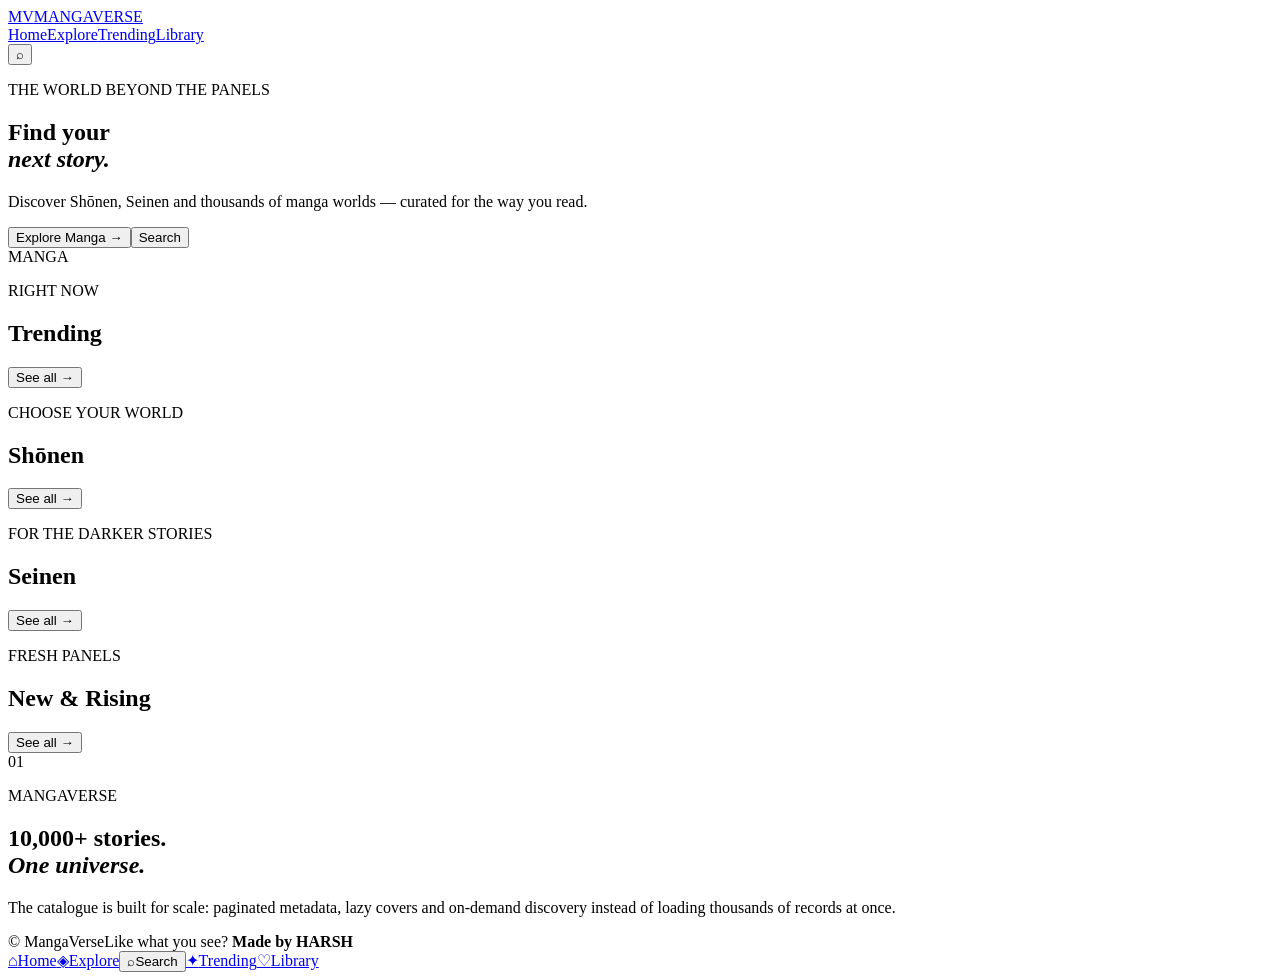
==== index.html @ aacb8aa5 "Add MangaVerse mobile-first shell" ====
<!doctype html>
<html lang="en">
<head>
  <meta charset="UTF-8" />
  <meta name="viewport" content="width=device-width, initial-scale=1, viewport-fit=cover" />
  <meta name="theme-color" content="#09090d" />
  <meta name="description" content="MangaVerse — discover Shōnen, Seinen and thousands of manga metadata entries." />
  <title>MangaVerse — Beyond the Panel</title>
  <link rel="preconnect" href="https://fonts.googleapis.com" />
  <link rel="preconnect" href="https://fonts.gstatic.com" crossorigin />
  <link href="https://fonts.googleapis.com/css2?family=Inter:wght@400;500;600;700;800;900&family=Rajdhani:wght@500;600;700&display=swap" rel="stylesheet" />
  <link rel="stylesheet" href="styles.css" />
</head>
<body>
  <div class="grain" aria-hidden="true"></div>
  <header class="topbar">
    <a class="brand" href="#home" aria-label="MangaVerse home"><span class="brand-mark">MV</span><span>MANGA<span>VERSE</span></span></a>
    <nav class="desktop-nav" aria-label="Primary"><a href="#home">Home</a><a href="#explore">Explore</a><a href="#trending">Trending</a><a href="#library">Library</a></nav>
    <button class="icon-btn" id="openSearch" aria-label="Search">⌕</button>
  </header>

  <main id="home">
    <section class="hero" aria-labelledby="heroTitle">
      <div class="hero-copy"><p class="eyebrow">THE WORLD BEYOND THE PANELS</p><h1 id="heroTitle">Find your<br><em>next story.</em></h1><p class="hero-text">Discover Shōnen, Seinen and thousands of manga worlds — curated for the way you read.</p><div class="hero-actions"><button class="primary-btn" id="exploreBtn">Explore Manga <span>→</span></button><button class="ghost-btn" id="heroSearch">Search</button></div></div>
      <div class="hero-art" aria-hidden="true"><div class="panel p1"></div><div class="panel p2"></div><div class="panel p3"></div><div class="speed-lines"></div><span class="hero-word">MANGA</span></div>
    </section>

    <section class="section" id="trending"><div class="section-head"><div><p class="eyebrow">RIGHT NOW</p><h2>Trending</h2></div><button class="see-all" data-query="TRENDING">See all →</button></div><div class="rail" id="trendingRail"><div class="skeleton-row"></div></div></section>
    <section class="section" id="explore"><div class="section-head"><div><p class="eyebrow">CHOOSE YOUR WORLD</p><h2>Shōnen</h2></div><button class="see-all" data-query="SHONEN">See all →</button></div><div class="rail" id="shonenRail"><div class="skeleton-row"></div></div></section>
    <section class="section"><div class="section-head"><div><p class="eyebrow">FOR THE DARKER STORIES</p><h2>Seinen</h2></div><button class="see-all" data-query="SEINEN">See all →</button></div><div class="rail" id="seinenRail"><div class="skeleton-row"></div></div></section>
    <section class="section"><div class="section-head"><div><p class="eyebrow">FRESH PANELS</p><h2>New & Rising</h2></div><button class="see-all" data-query="NEW">See all →</button></div><div class="rail" id="newRail"><div class="skeleton-row"></div></div></section>
    <section class="section manifesto"><div class="manifesto-card"><span class="panel-number">01</span><p class="eyebrow">MANGAVERSE</p><h2>10,000+ stories.<br><em>One universe.</em></h2><p>The catalogue is built for scale: paginated metadata, lazy covers and on-demand discovery instead of loading thousands of records at once.</p></div></section>
  </main>

  <footer><span>© MangaVerse</span><span>Like what you see? <strong>Made by HARSH</strong></span></footer>

  <nav class="bottom-nav" aria-label="Mobile navigation"><a class="active" href="#home">⌂<span>Home</span></a><a href="#explore">◈<span>Explore</span></a><button id="bottomSearch">⌕<span>Search</span></button><a href="#trending">✦<span>Trending</span></a><a href="#library">♡<span>Library</span></a></nav>

  <dialog id="searchDialog"><div class="dialog-inner"><button class="close-btn" id="closeSearch">×</button><p class="eyebrow">SEARCH THE VERSE</p><h2>What are you<br><em>looking for?</em></h2><form id="searchForm"><input id="searchInput" autocomplete="off" placeholder="Title, author, manga..." /><button class="primary-btn">Search →</button></form><div class="filter-row"><button class="filter active" data-genre="">All</button><button class="filter" data-genre="Action">Action</button><button class="filter" data-genre="Fantasy">Fantasy</button><button class="filter" data-genre="Psychological">Psychological</button><button class="filter" data-genre="Romance">Romance</button></div><div id="searchResults" class="search-results"></div></div></dialog>

  <dialog id="detailDialog"><div class="detail-inner"><button class="close-btn" id="closeDetail">×</button><div id="detailContent"></div></div></dialog>
  <script src="app.js"></script>
</body>
</html>
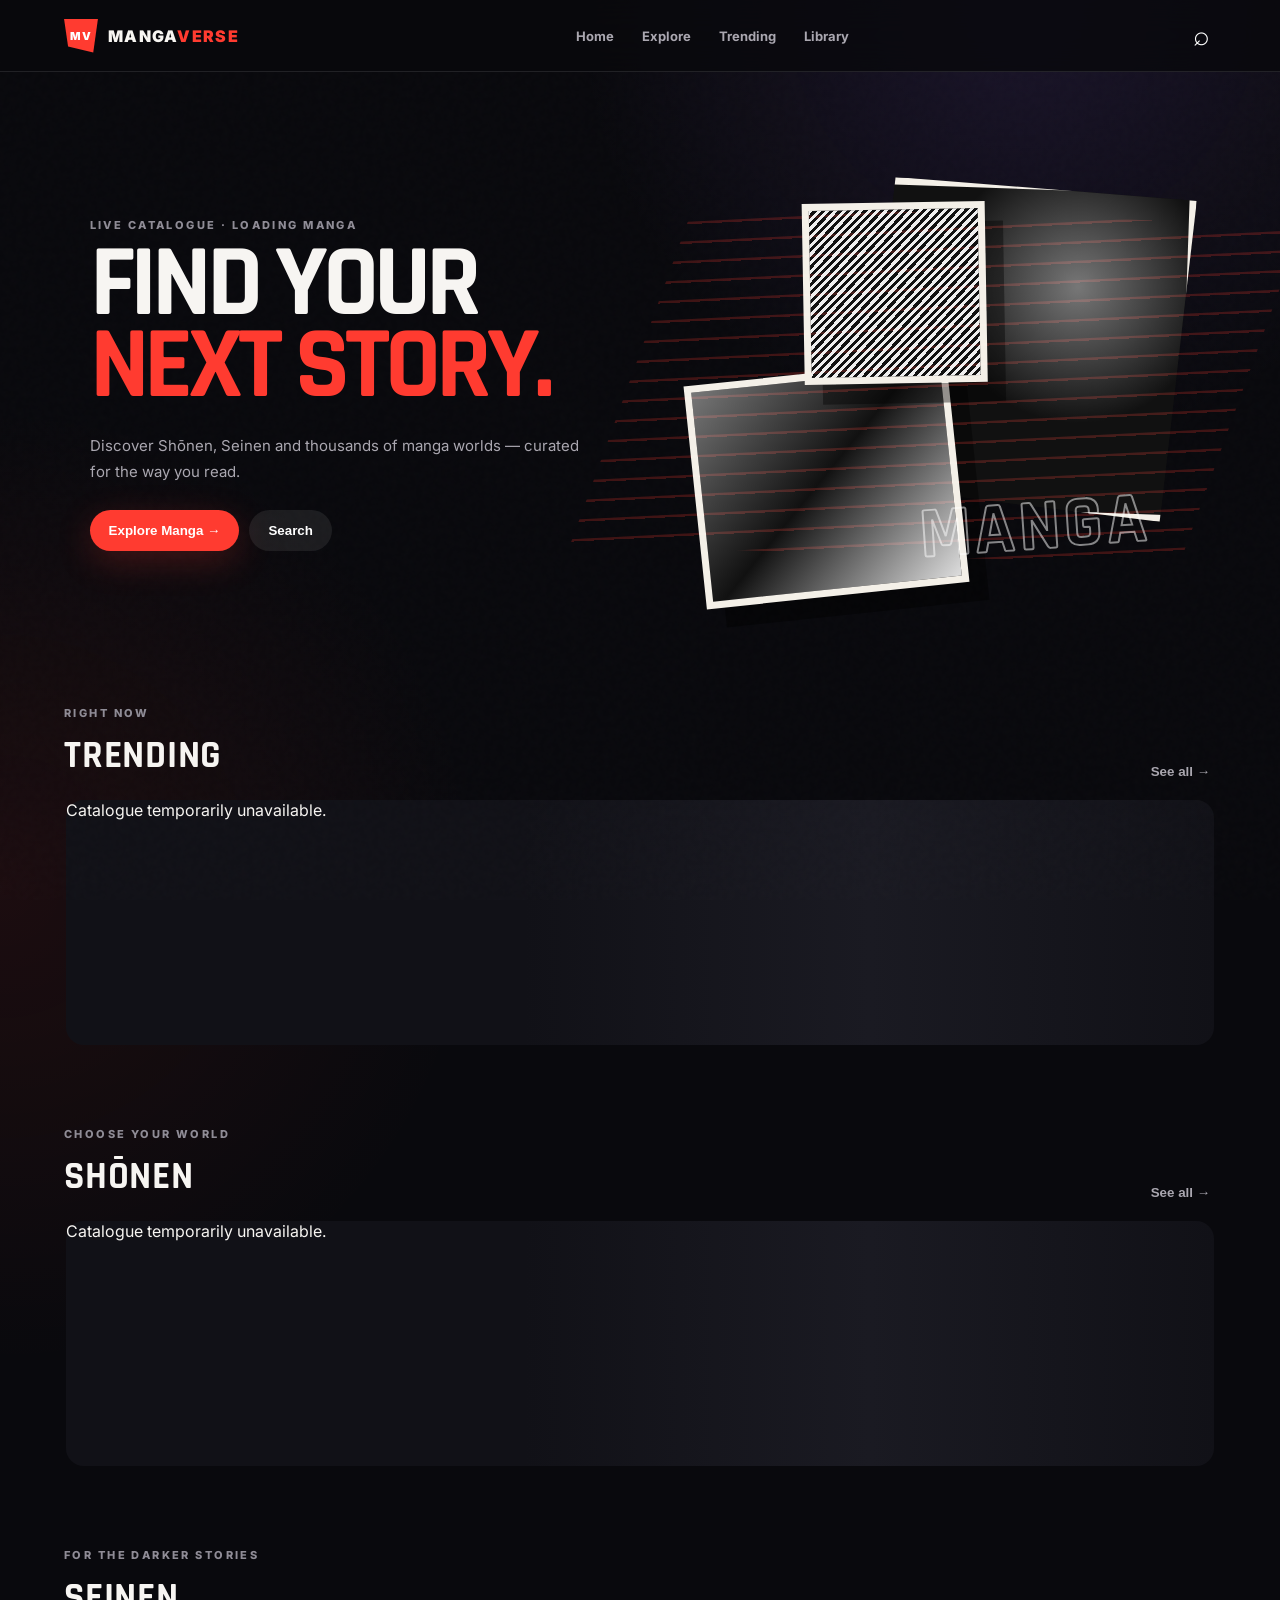
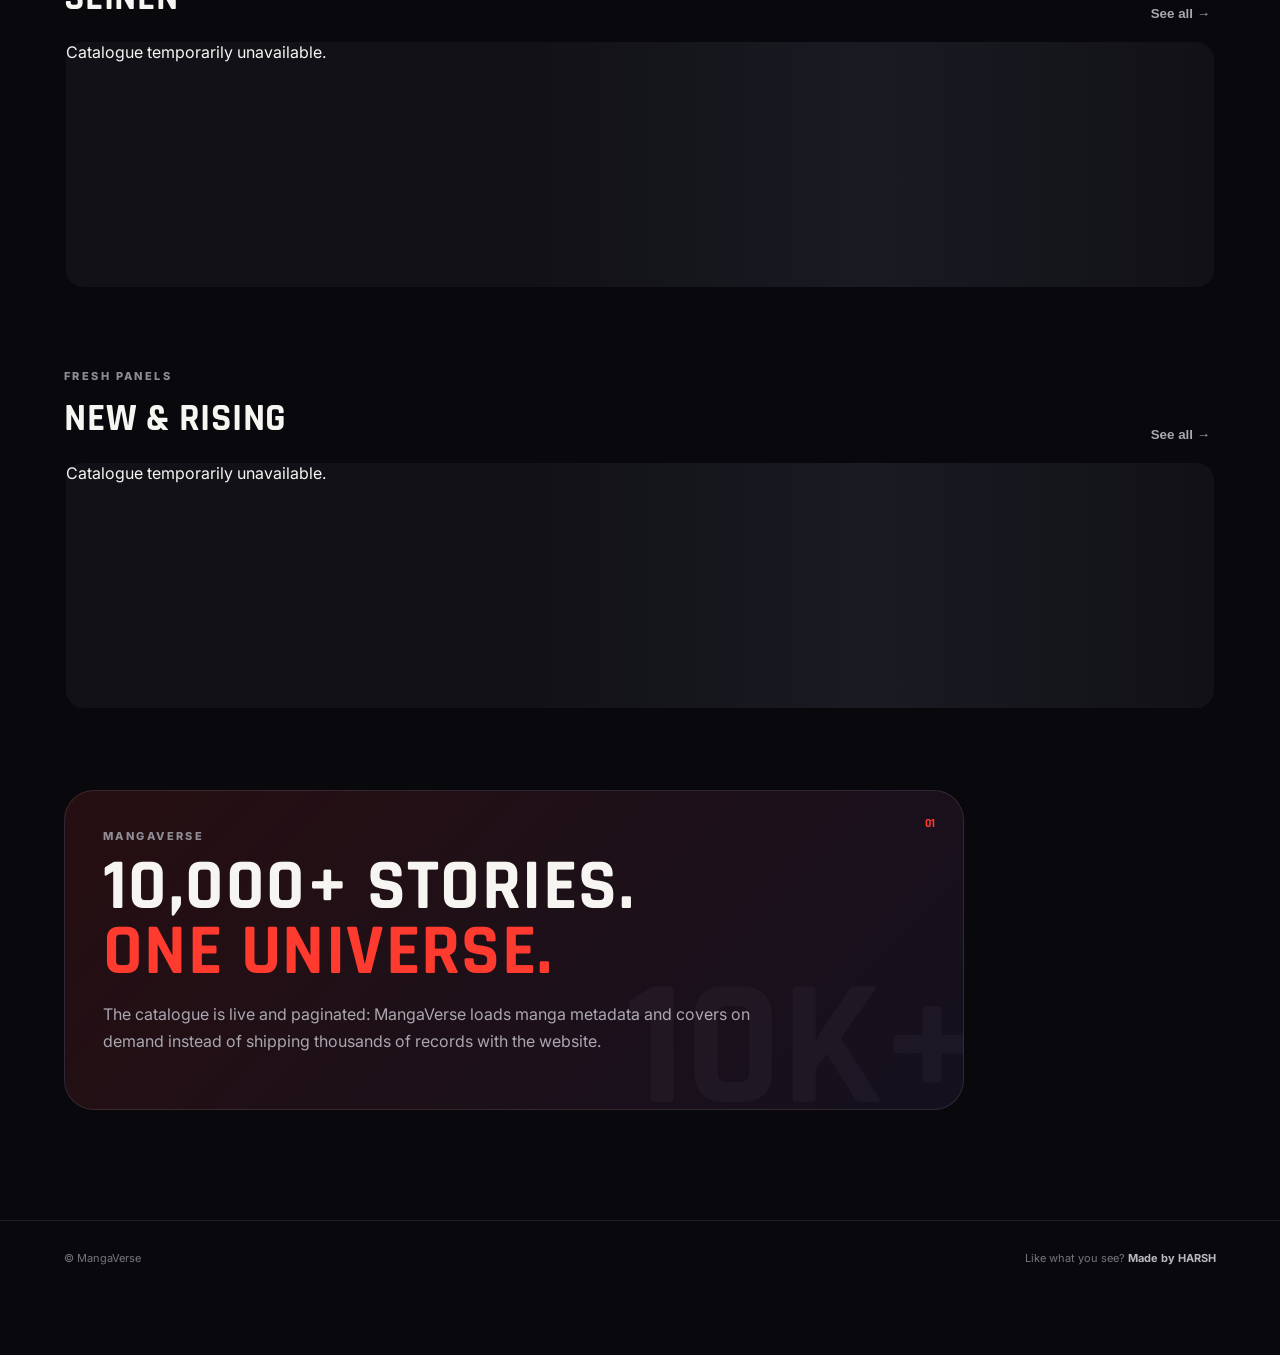
==== commit 5c7c8dbb: "Add live manga catalogue count and Shounen/Seinen search filters" ====
--- a/index.html
+++ b/index.html
@@ -21,7 +21,7 @@
 
   <main id="home">
     <section class="hero" aria-labelledby="heroTitle">
-      <div class="hero-copy"><p class="eyebrow">THE WORLD BEYOND THE PANELS</p><h1 id="heroTitle">Find your<br><em>next story.</em></h1><p class="hero-text">Discover Shōnen, Seinen and thousands of manga worlds — curated for the way you read.</p><div class="hero-actions"><button class="primary-btn" id="exploreBtn">Explore Manga <span>→</span></button><button class="ghost-btn" id="heroSearch">Search</button></div></div>
+      <div class="hero-copy"><p class="eyebrow" id="catalogLabel">LIVE CATALOGUE · LOADING MANGA</p><h1 id="heroTitle">Find your<br><em>next story.</em></h1><p class="hero-text">Discover Shōnen, Seinen and thousands of manga worlds — curated for the way you read.</p><div class="hero-actions"><button class="primary-btn" id="exploreBtn">Explore Manga <span>→</span></button><button class="ghost-btn" id="heroSearch">Search</button></div></div>
       <div class="hero-art" aria-hidden="true"><div class="panel p1"></div><div class="panel p2"></div><div class="panel p3"></div><div class="speed-lines"></div><span class="hero-word">MANGA</span></div>
     </section>
 
@@ -29,16 +29,16 @@
     <section class="section" id="explore"><div class="section-head"><div><p class="eyebrow">CHOOSE YOUR WORLD</p><h2>Shōnen</h2></div><button class="see-all" data-query="SHONEN">See all →</button></div><div class="rail" id="shonenRail"><div class="skeleton-row"></div></div></section>
     <section class="section"><div class="section-head"><div><p class="eyebrow">FOR THE DARKER STORIES</p><h2>Seinen</h2></div><button class="see-all" data-query="SEINEN">See all →</button></div><div class="rail" id="seinenRail"><div class="skeleton-row"></div></div></section>
     <section class="section"><div class="section-head"><div><p class="eyebrow">FRESH PANELS</p><h2>New & Rising</h2></div><button class="see-all" data-query="NEW">See all →</button></div><div class="rail" id="newRail"><div class="skeleton-row"></div></div></section>
-    <section class="section manifesto"><div class="manifesto-card"><span class="panel-number">01</span><p class="eyebrow">MANGAVERSE</p><h2>10,000+ stories.<br><em>One universe.</em></h2><p>The catalogue is built for scale: paginated metadata, lazy covers and on-demand discovery instead of loading thousands of records at once.</p></div></section>
+    <section class="section manifesto"><div class="manifesto-card"><span class="panel-number">01</span><p class="eyebrow">MANGAVERSE</p><h2><span id="catalogCount">10,000+</span> stories.<br><em>One universe.</em></h2><p>The catalogue is live and paginated: MangaVerse loads manga metadata and covers on demand instead of shipping thousands of records with the website.</p></div></section>
   </main>
 
   <footer><span>© MangaVerse</span><span>Like what you see? <strong>Made by HARSH</strong></span></footer>
 
   <nav class="bottom-nav" aria-label="Mobile navigation"><a class="active" href="#home">⌂<span>Home</span></a><a href="#explore">◈<span>Explore</span></a><button id="bottomSearch">⌕<span>Search</span></button><a href="#trending">✦<span>Trending</span></a><a href="#library">♡<span>Library</span></a></nav>
 
-  <dialog id="searchDialog"><div class="dialog-inner"><button class="close-btn" id="closeSearch">×</button><p class="eyebrow">SEARCH THE VERSE</p><h2>What are you<br><em>looking for?</em></h2><form id="searchForm"><input id="searchInput" autocomplete="off" placeholder="Title, author, manga..." /><button class="primary-btn">Search →</button></form><div class="filter-row"><button class="filter active" data-genre="">All</button><button class="filter" data-genre="Action">Action</button><button class="filter" data-genre="Fantasy">Fantasy</button><button class="filter" data-genre="Psychological">Psychological</button><button class="filter" data-genre="Romance">Romance</button></div><div id="searchResults" class="search-results"></div></div></dialog>
+  <dialog id="searchDialog"><div class="dialog-inner"><button class="close-btn" id="closeSearch">×</button><p class="eyebrow">SEARCH THE VERSE</p><h2>What are you<br><em>looking for?</em></h2><form id="searchForm"><input id="searchInput" autocomplete="off" placeholder="Title, author, manga..." /><button class="primary-btn">Search →</button></form><div class="filter-row"><button class="filter active" data-genre="" data-tag="">All</button><button class="filter" data-genre="Action">Action</button><button class="filter" data-genre="Fantasy">Fantasy</button><button class="filter" data-genre="" data-tag="Shounen">Shōnen</button><button class="filter" data-genre="" data-tag="Seinen">Seinen</button><button class="filter" data-genre="Romance">Romance</button></div><div id="searchResults" class="search-results"></div></div></dialog>
 
   <dialog id="detailDialog"><div class="detail-inner"><button class="close-btn" id="closeDetail">×</button><div id="detailContent"></div></div></dialog>
   <script src="app.js"></script>
 </body>
-</html>+</html>
--- a/styles.css
+++ b/styles.css
@@ -0,0 +1 @@
+:root{--bg:#09090d;--surface:#111117;--surface2:#17171f;--text:#f7f5f2;--muted:#aaa7b0;--red:#ff3b30;--violet:#9d6cff;--line:rgba(255,255,255,.1);--radius:22px}*{box-sizing:border-box}html{scroll-behavior:smooth}body{margin:0;background:radial-gradient(circle at 80% 0%,rgba(157,108,255,.12),transparent 28rem),radial-gradient(circle at 0 30%,rgba(255,59,48,.08),transparent 30rem),var(--bg);color:var(--text);font-family:Inter,system-ui,sans-serif;overflow-x:hidden}.grain{position:fixed;inset:0;pointer-events:none;opacity:.035;background-image:url("data:image/svg+xml,%3Csvg viewBox='0 0 180 180' xmlns='http://www.w3.org/2000/svg'%3E%3Cfilter id='n'%3E%3CfeTurbulence type='fractalNoise' baseFrequency='.8' numOctaves='4' stitchTiles='stitch'/%3E%3C/filter%3E%3Crect width='100%25' height='100%25' filter='url(%23n)' opacity='.5'/%3E%3C/svg%3E")}.topbar{height:72px;padding:0 clamp(18px,5vw,64px);display:flex;align-items:center;justify-content:space-between;position:sticky;top:0;z-index:20;background:rgba(9,9,13,.82);backdrop-filter:blur(18px);border-bottom:1px solid var(--line)}.brand{color:var(--text);text-decoration:none;font-weight:900;letter-spacing:.08em;display:flex;align-items:center;gap:10px}.brand>span:last-child span{color:var(--red)}.brand-mark{width:34px;height:34px;display:grid;place-items:center;background:var(--red);clip-path:polygon(0 0,100% 0,86% 100%,12% 82%);font-size:11px;color:#fff}.desktop-nav{display:flex;gap:28px}.desktop-nav a{color:var(--muted);text-decoration:none;font-size:13px;font-weight:700}.desktop-nav a:hover{color:#fff}.icon-btn,.close-btn{border:0;background:transparent;color:#fff;font-size:28px;cursor:pointer}.hero{min-height:600px;display:grid;grid-template-columns:1fr .9fr;align-items:center;gap:30px;padding:70px clamp(22px,7vw,100px) 45px;position:relative}.eyebrow{font-size:11px;letter-spacing:.22em;color:#8f8c96;font-weight:800;margin:0 0 12px}.hero h1{font-family:Rajdhani,sans-serif;text-transform:uppercase;font-size:clamp(62px,8vw,112px);line-height:.8;letter-spacing:-.05em;margin:0;max-width:700px}.hero h1 em,h2 em{font-style:normal;color:var(--red)}.hero-text{max-width:500px;color:var(--muted);line-height:1.7;font-size:15px;margin:26px 0}.hero-actions{display:flex;gap:10px}.primary-btn,.ghost-btn{border:0;border-radius:999px;padding:13px 19px;font-weight:800;cursor:pointer}.primary-btn{background:var(--red);color:#fff;box-shadow:0 10px 35px rgba(255,59,48,.22)}.ghost-btn{background:rgba(255,255,255,.08);color:#fff}.hero-art{height:430px;position:relative;transform:rotate(2deg);animation:float 7s ease-in-out infinite}.panel{position:absolute;border:7px solid #f4f0e8;background:linear-gradient(145deg,#24242c,#08080b);box-shadow:18px 20px 0 rgba(0,0,0,.4)}.p1{width:64%;height:78%;right:0;top:2%;clip-path:polygon(7% 0,100% 4%,92% 100%,0 92%);background:radial-gradient(circle at 65% 30%,#777,#111 45%),#111}.p2{width:52%;height:52%;left:3%;bottom:0;transform:rotate(-8deg);background:linear-gradient(135deg,#777,#111 48%,#ddd)}.p3{width:36%;height:42%;left:23%;top:8%;transform:rotate(-3deg);background:repeating-linear-gradient(135deg,#eee 0 3px,#111 3px 6px)}.speed-lines{position:absolute;inset:10% -10%;background:repeating-linear-gradient(175deg,transparent 0 17px,rgba(255,59,48,.22) 18px 20px);mix-blend-mode:screen;transform:skewX(-18deg);pointer-events:none}.hero-word{position:absolute;right:7%;bottom:7%;font-family:Rajdhani;font-weight:700;font-size:72px;letter-spacing:.05em;color:transparent;-webkit-text-stroke:2px rgba(255,255,255,.5);transform:rotate(-6deg)}@keyframes float{50%{transform:rotate(-1deg) translateY(-8px)}}.section{padding:34px clamp(18px,5vw,64px)}.section-head{display:flex;align-items:end;justify-content:space-between;margin-bottom:17px}.section h2{font-family:Rajdhani;text-transform:uppercase;font-size:38px;margin:0;letter-spacing:.02em}.see-all{border:0;background:none;color:#aaa7b0;cursor:pointer;font-weight:700}.rail{display:flex;gap:14px;overflow-x:auto;padding:3px 2px 14px;scroll-snap-type:x mandatory;scrollbar-width:none}.rail::-webkit-scrollbar{display:none}.card{flex:0 0 150px;scroll-snap-align:start;cursor:pointer}.cover{aspect-ratio:2/3;border-radius:15px;overflow:hidden;background:linear-gradient(145deg,#22222a,#0e0e13);border:1px solid var(--line);position:relative;box-shadow:0 12px 25px rgba(0,0,0,.25);transition:transform .3s ease,box-shadow .3s ease}.card:hover .cover,.card:focus-within .cover{transform:translateY(-7px) rotate(-1deg);box-shadow:0 20px 35px rgba(0,0,0,.45),8px 0 0 rgba(255,59,48,.7)}.cover img{width:100%;height:100%;object-fit:cover;display:block}.rank{position:absolute;top:8px;left:8px;background:#09090dcc;padding:5px 8px;border-radius:8px;font-size:10px;font-weight:900}.card-title{font-size:13px;font-weight:800;margin:9px 2px 3px;white-space:nowrap;overflow:hidden;text-overflow:ellipsis}.card-meta{font-size:10px;color:#88858e;white-space:nowrap;overflow:hidden;text-overflow:ellipsis}.skeleton-row{width:100%;height:245px;border-radius:18px;background:linear-gradient(90deg,#111117 20%,#1a1a22 35%,#111117 50%);background-size:200% 100%;animation:shimmer 1.4s infinite}@keyframes shimmer{to{background-position:-200% 0}}.manifesto{padding-bottom:110px}.manifesto-card{max-width:900px;border:1px solid var(--line);background:linear-gradient(135deg,rgba(255,59,48,.12),rgba(157,108,255,.08));padding:38px;border-radius:30px;position:relative;overflow:hidden}.manifesto-card:after{content:'10K+';position:absolute;right:-20px;bottom:-55px;font:900 180px Rajdhani;color:rgba(255,255,255,.035)}.manifesto-card h2{font:700 clamp(40px,6vw,72px) Rajdhani;text-transform:uppercase;line-height:.9;margin:10px 0}.manifesto-card p:last-child{color:var(--muted);max-width:650px;line-height:1.7}.panel-number{position:absolute;right:28px;top:25px;font:700 12px Rajdhani;color:var(--red)}footer{padding:30px clamp(18px,5vw,64px) 90px;border-top:1px solid var(--line);display:flex;justify-content:space-between;color:#77747d;font-size:11px}footer strong{color:#bbb7c0}.bottom-nav{display:none}.search-results{margin-top:20px;display:grid;grid-template-columns:repeat(auto-fill,minmax(100px,1fr));gap:14px}.filter-row{display:flex;gap:8px;overflow:auto;padding:18px 0 4px;scrollbar-width:none}.filter{border:1px solid var(--line);background:#111117;color:#aaa7b0;border-radius:999px;padding:8px 12px;white-space:nowrap}.filter.active{background:#fff;color:#09090d}.dialog-inner,.detail-inner{width:min(1000px,92vw);max-height:88vh;overflow:auto;padding:36px;background:#0d0d12;border:1px solid var(--line);border-radius:28px;position:relative}dialog{border:0;padding:0;background:transparent;color:#fff}dialog::backdrop{background:rgba(0,0,0,.78);backdrop-filter:blur(8px)}.close-btn{position:absolute;right:20px;top:14px;font-size:30px}.dialog-inner h2{font:700 54px Rajdhani;text-transform:uppercase;line-height:.85;margin:0}.search-results .card{flex-basis:auto}.detail-layout{display:grid;grid-template-columns:220px 1fr;gap:26px}.detail-cover{width:100%;border-radius:18px}.detail-copy h2{font:800 48px Rajdhani;margin:0}.detail-copy p{color:var(--muted);line-height:1.7}.tags{display:flex;flex-wrap:wrap;gap:7px}.tag{font-size:10px;padding:6px 9px;border:1px solid var(--line);border-radius:999px;color:#bbb}.page-btn{border:1px solid var(--line);background:#15151c;color:#fff;border-radius:12px;padding:10px 13px;margin:5px;cursor:pointer}@media(max-width:720px){.topbar{height:62px}.desktop-nav{display:none}.hero{min-height:620px;grid-template-columns:1fr;padding:52px 18px 25px;overflow:hidden}.hero h1{font-size:70px}.hero-art{height:260px;order:-1;transform:scale(.85) rotate(2deg);margin:-30px 0 -15px}.hero-word{font-size:52px}.section{padding:28px 16px}.section h2{font-size:32px}.card{flex-basis:132px}.cover{border-radius:13px}.bottom-nav{display:grid;grid-template-columns:repeat(5,1fr);position:fixed;bottom:0;left:0;right:0;height:67px;padding-bottom:env(safe-area-inset-bottom);z-index:30;background:rgba(10,10,14,.94);backdrop-filter:blur(18px);border-top:1px solid var(--line)}.bottom-nav a,.bottom-nav button{border:0;background:none;color:#77747d;text-decoration:none;display:flex;flex-direction:column;align-items:center;justify-content:center;gap:3px;font-size:19px}.bottom-nav span{font-size:9px;font-weight:700}.bottom-nav .active{color:#fff}.bottom-nav .active span{color:var(--red)}footer{padding-bottom:105px;flex-direction:column;gap:8px}.manifesto-card{padding:28px 22px}.dialog-inner,.detail-inner{width:100vw;height:100vh;max-height:none;border-radius:0;padding:28px 18px 100px}.detail-layout{grid-template-columns:120px 1fr;gap:16px}.detail-copy h2{font-size:34px}.search-results{grid-template-columns:repeat(3,1fr);gap:10px}.hero-actions{width:100%}.hero-actions>*{flex:1}}
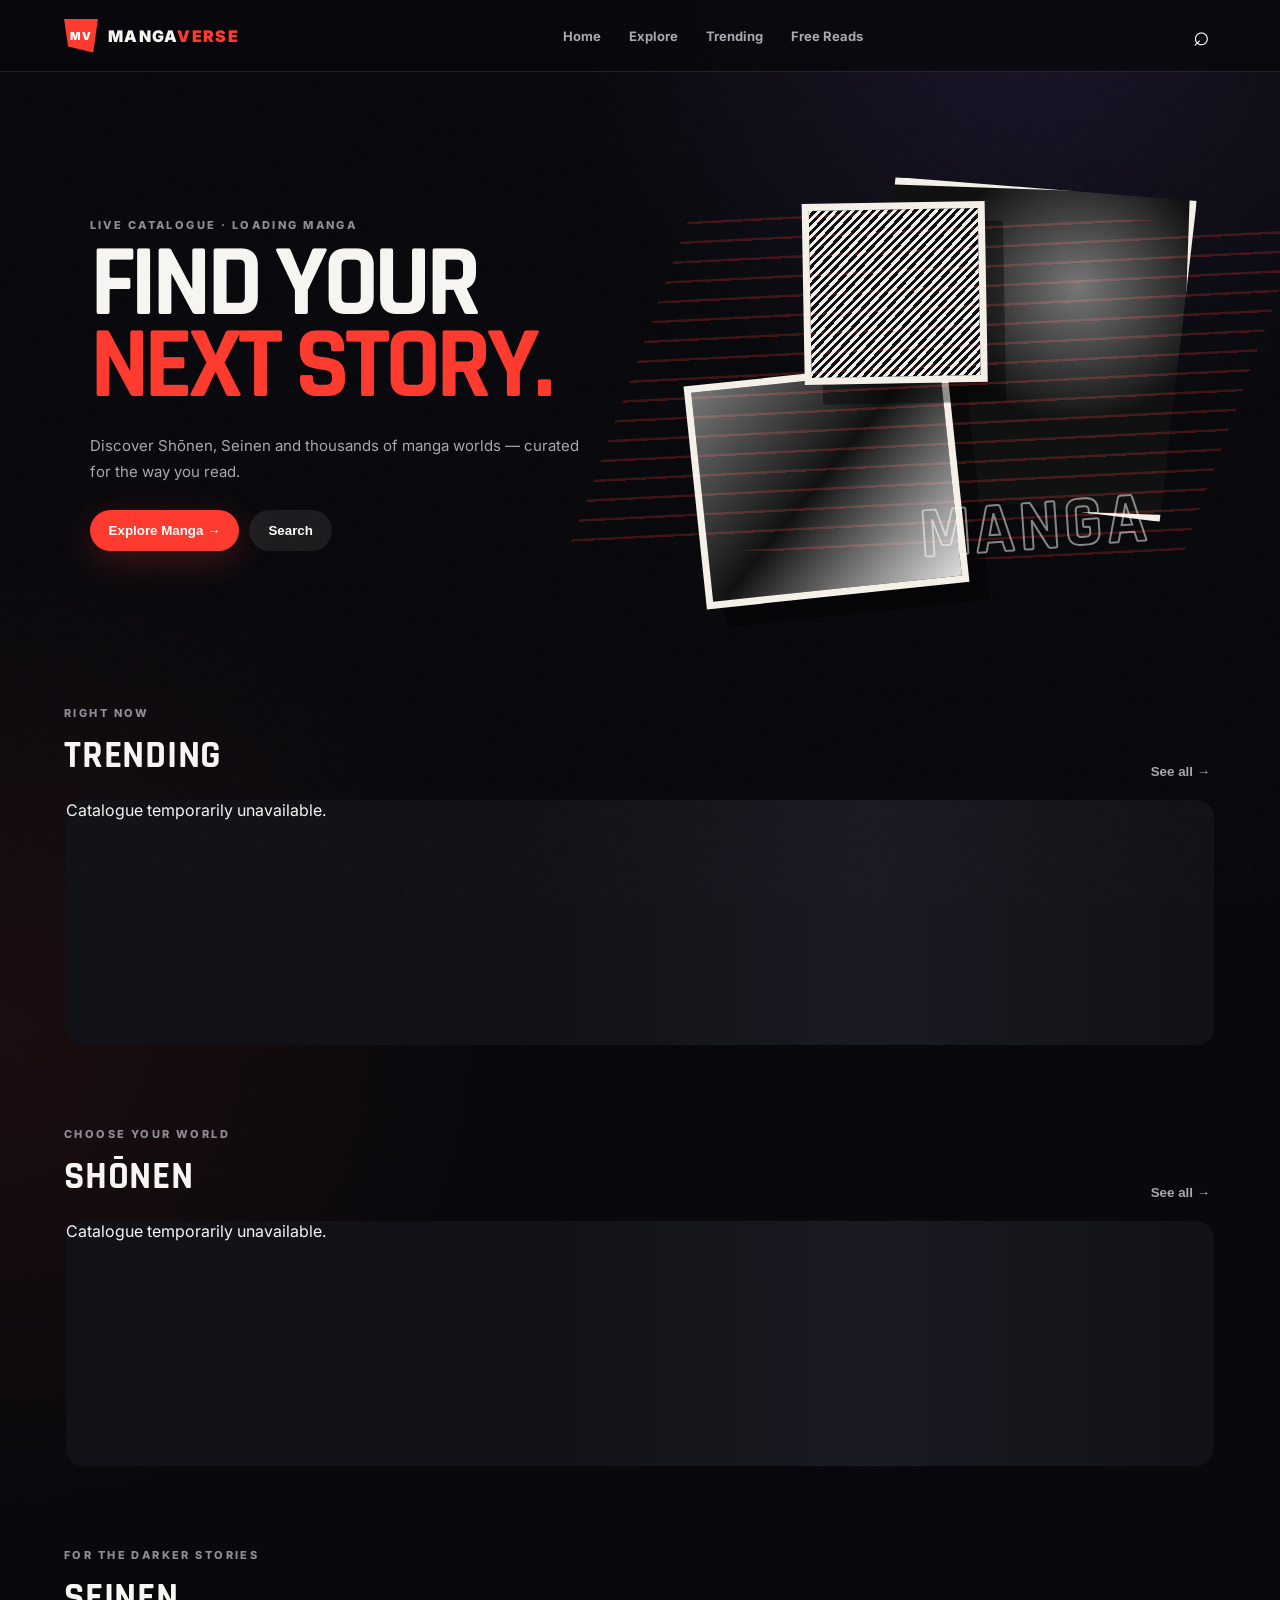
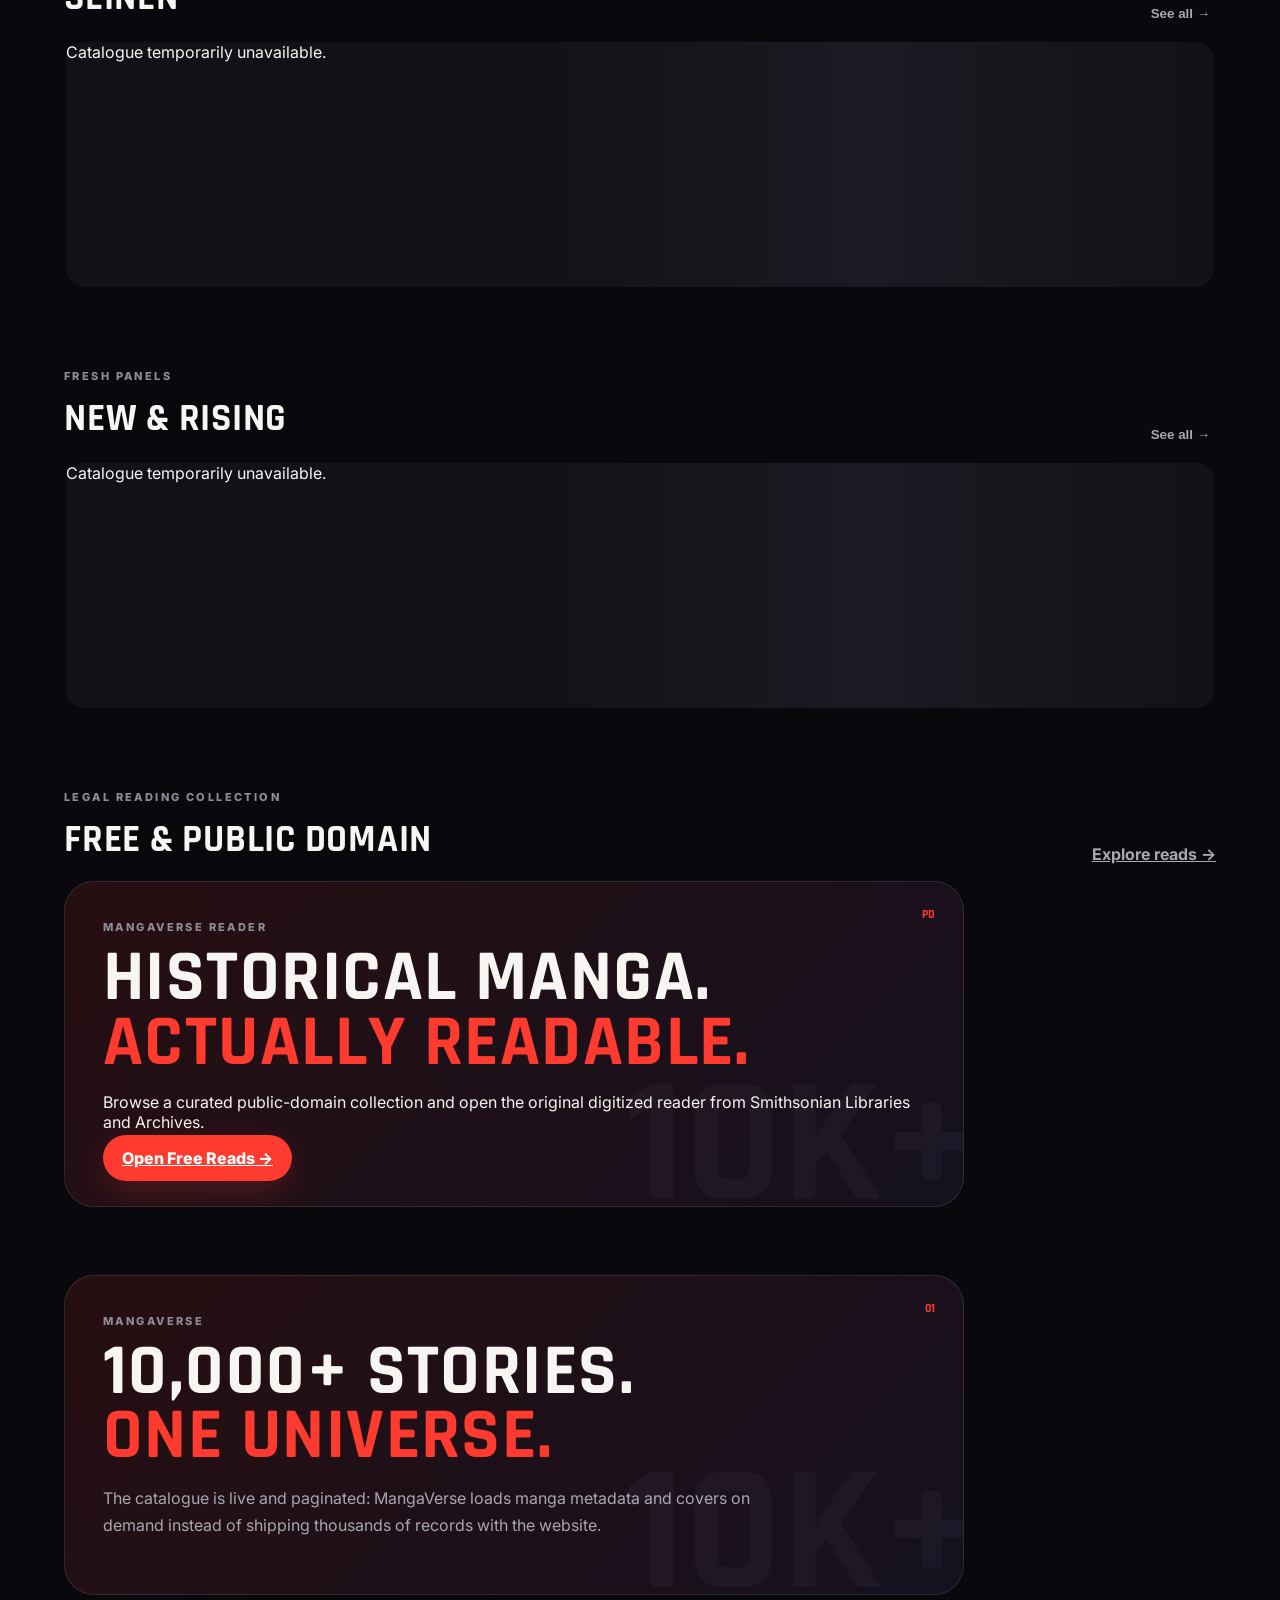
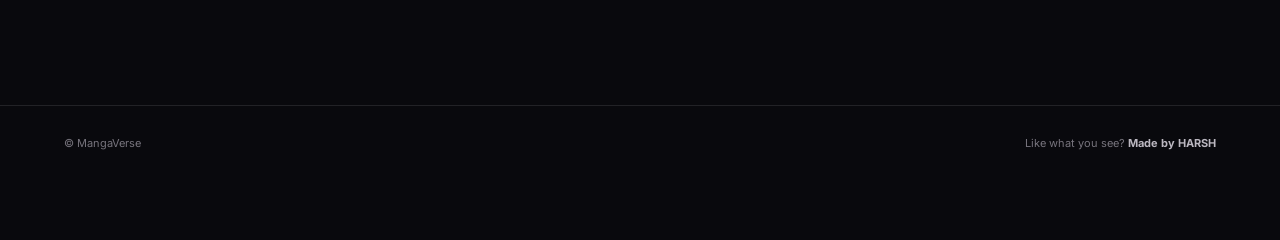
==== commit bbf35846: "Add public-domain reading section to MangaVerse" ====
--- a/index.html
+++ b/index.html
@@ -15,7 +15,7 @@
   <div class="grain" aria-hidden="true"></div>
   <header class="topbar">
     <a class="brand" href="#home" aria-label="MangaVerse home"><span class="brand-mark">MV</span><span>MANGA<span>VERSE</span></span></a>
-    <nav class="desktop-nav" aria-label="Primary"><a href="#home">Home</a><a href="#explore">Explore</a><a href="#trending">Trending</a><a href="#library">Library</a></nav>
+    <nav class="desktop-nav" aria-label="Primary"><a href="#home">Home</a><a href="#explore">Explore</a><a href="#trending">Trending</a><a href="#freeReads">Free Reads</a></nav>
     <button class="icon-btn" id="openSearch" aria-label="Search">⌕</button>
   </header>
 
@@ -29,12 +29,15 @@
     <section class="section" id="explore"><div class="section-head"><div><p class="eyebrow">CHOOSE YOUR WORLD</p><h2>Shōnen</h2></div><button class="see-all" data-query="SHONEN">See all →</button></div><div class="rail" id="shonenRail"><div class="skeleton-row"></div></div></section>
     <section class="section"><div class="section-head"><div><p class="eyebrow">FOR THE DARKER STORIES</p><h2>Seinen</h2></div><button class="see-all" data-query="SEINEN">See all →</button></div><div class="rail" id="seinenRail"><div class="skeleton-row"></div></div></section>
     <section class="section"><div class="section-head"><div><p class="eyebrow">FRESH PANELS</p><h2>New & Rising</h2></div><button class="see-all" data-query="NEW">See all →</button></div><div class="rail" id="newRail"><div class="skeleton-row"></div></div></section>
+
+    <section class="section" id="freeReads"><div class="section-head"><div><p class="eyebrow">LEGAL READING COLLECTION</p><h2>Free & Public Domain</h2></div><a class="see-all" href="public-domain.html">Explore reads →</a></div><div class="manifesto-card"><span class="panel-number">PD</span><p class="eyebrow">MANGAVERSE READER</p><h2>Historical manga.<br><em>Actually readable.</em></h2><p>Browse a curated public-domain collection and open the original digitized reader from Smithsonian Libraries and Archives.</p><a class="primary-btn" href="public-domain.html">Open Free Reads <span>→</span></a></div></section>
+
     <section class="section manifesto"><div class="manifesto-card"><span class="panel-number">01</span><p class="eyebrow">MANGAVERSE</p><h2><span id="catalogCount">10,000+</span> stories.<br><em>One universe.</em></h2><p>The catalogue is live and paginated: MangaVerse loads manga metadata and covers on demand instead of shipping thousands of records with the website.</p></div></section>
   </main>
 
   <footer><span>© MangaVerse</span><span>Like what you see? <strong>Made by HARSH</strong></span></footer>
 
-  <nav class="bottom-nav" aria-label="Mobile navigation"><a class="active" href="#home">⌂<span>Home</span></a><a href="#explore">◈<span>Explore</span></a><button id="bottomSearch">⌕<span>Search</span></button><a href="#trending">✦<span>Trending</span></a><a href="#library">♡<span>Library</span></a></nav>
+  <nav class="bottom-nav" aria-label="Mobile navigation"><a class="active" href="#home">⌂<span>Home</span></a><a href="#explore">◈<span>Explore</span></a><button id="bottomSearch">⌕<span>Search</span></button><a href="#trending">✦<span>Trending</span></a><a href="#freeReads">◉<span>Free Reads</span></a></nav>
 
   <dialog id="searchDialog"><div class="dialog-inner"><button class="close-btn" id="closeSearch">×</button><p class="eyebrow">SEARCH THE VERSE</p><h2>What are you<br><em>looking for?</em></h2><form id="searchForm"><input id="searchInput" autocomplete="off" placeholder="Title, author, manga..." /><button class="primary-btn">Search →</button></form><div class="filter-row"><button class="filter active" data-genre="" data-tag="">All</button><button class="filter" data-genre="Action">Action</button><button class="filter" data-genre="Fantasy">Fantasy</button><button class="filter" data-genre="" data-tag="Shounen">Shōnen</button><button class="filter" data-genre="" data-tag="Seinen">Seinen</button><button class="filter" data-genre="Romance">Romance</button></div><div id="searchResults" class="search-results"></div></div></dialog>
 
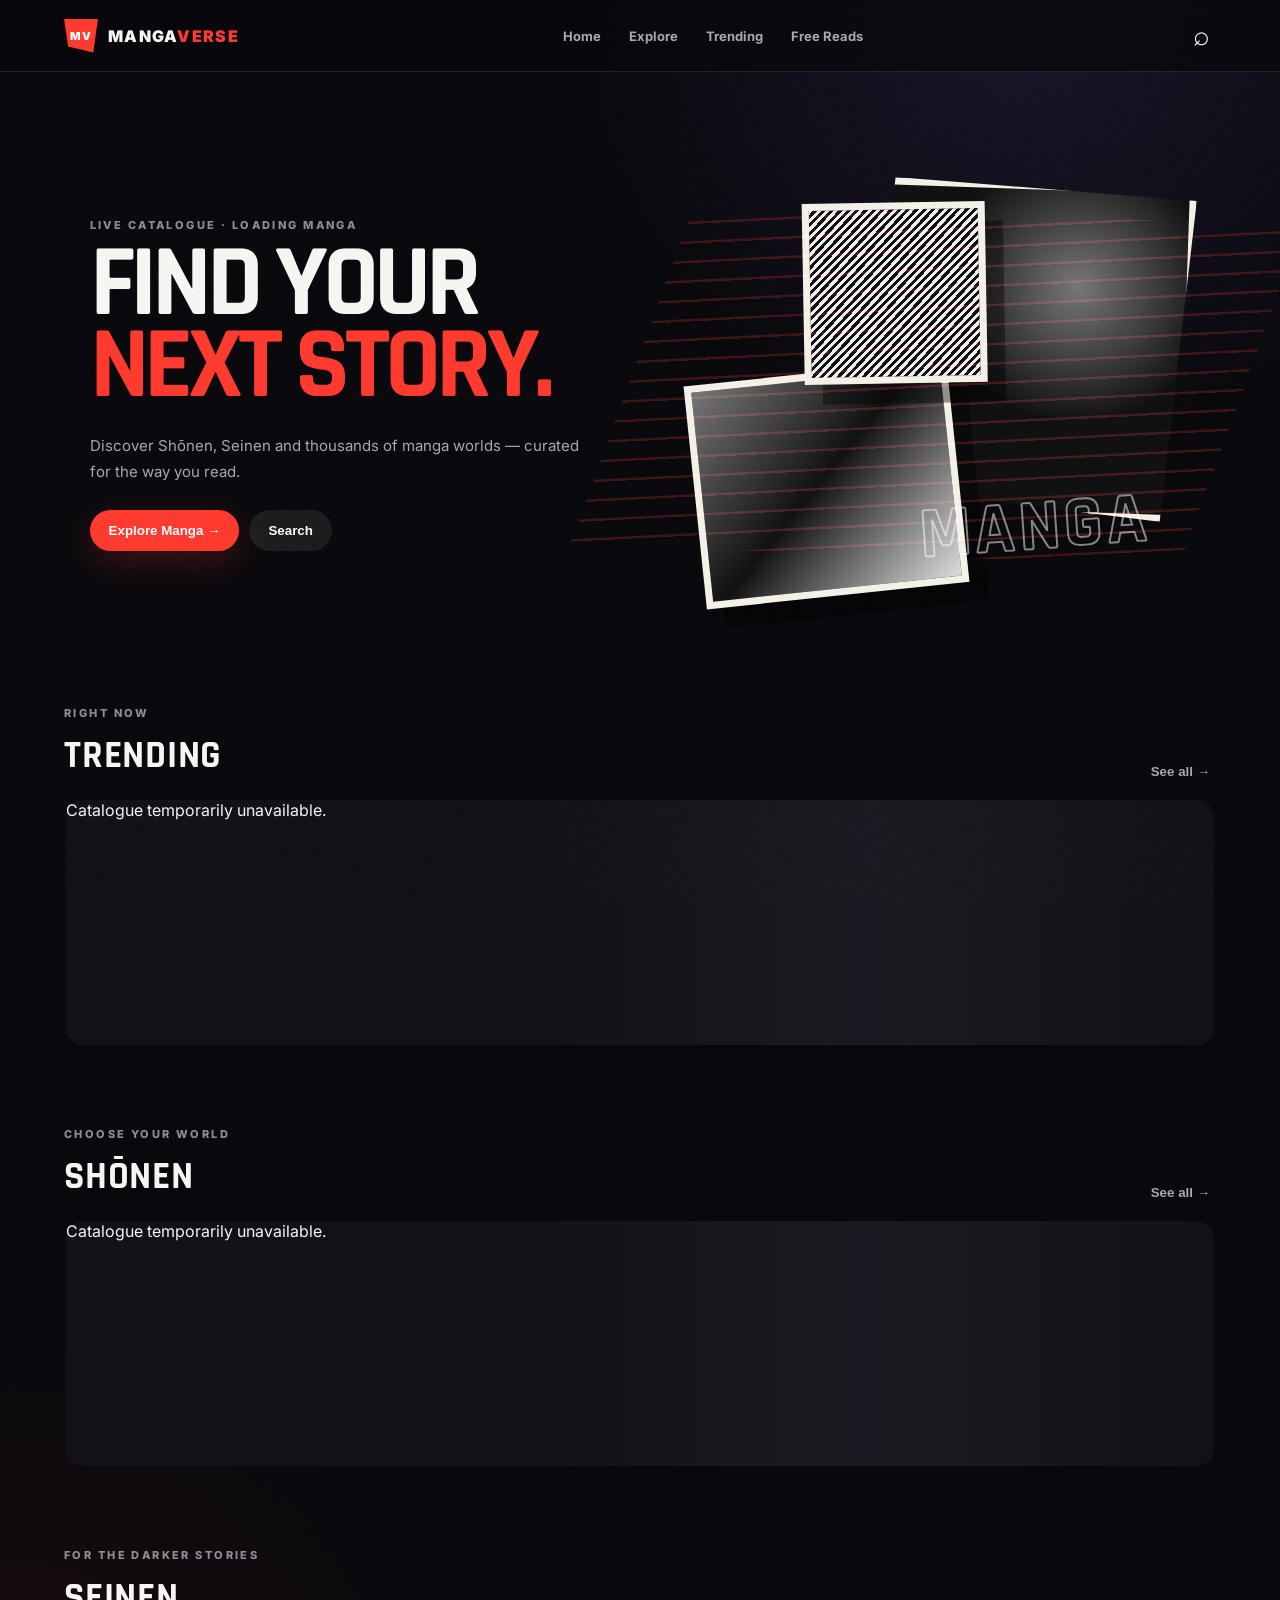
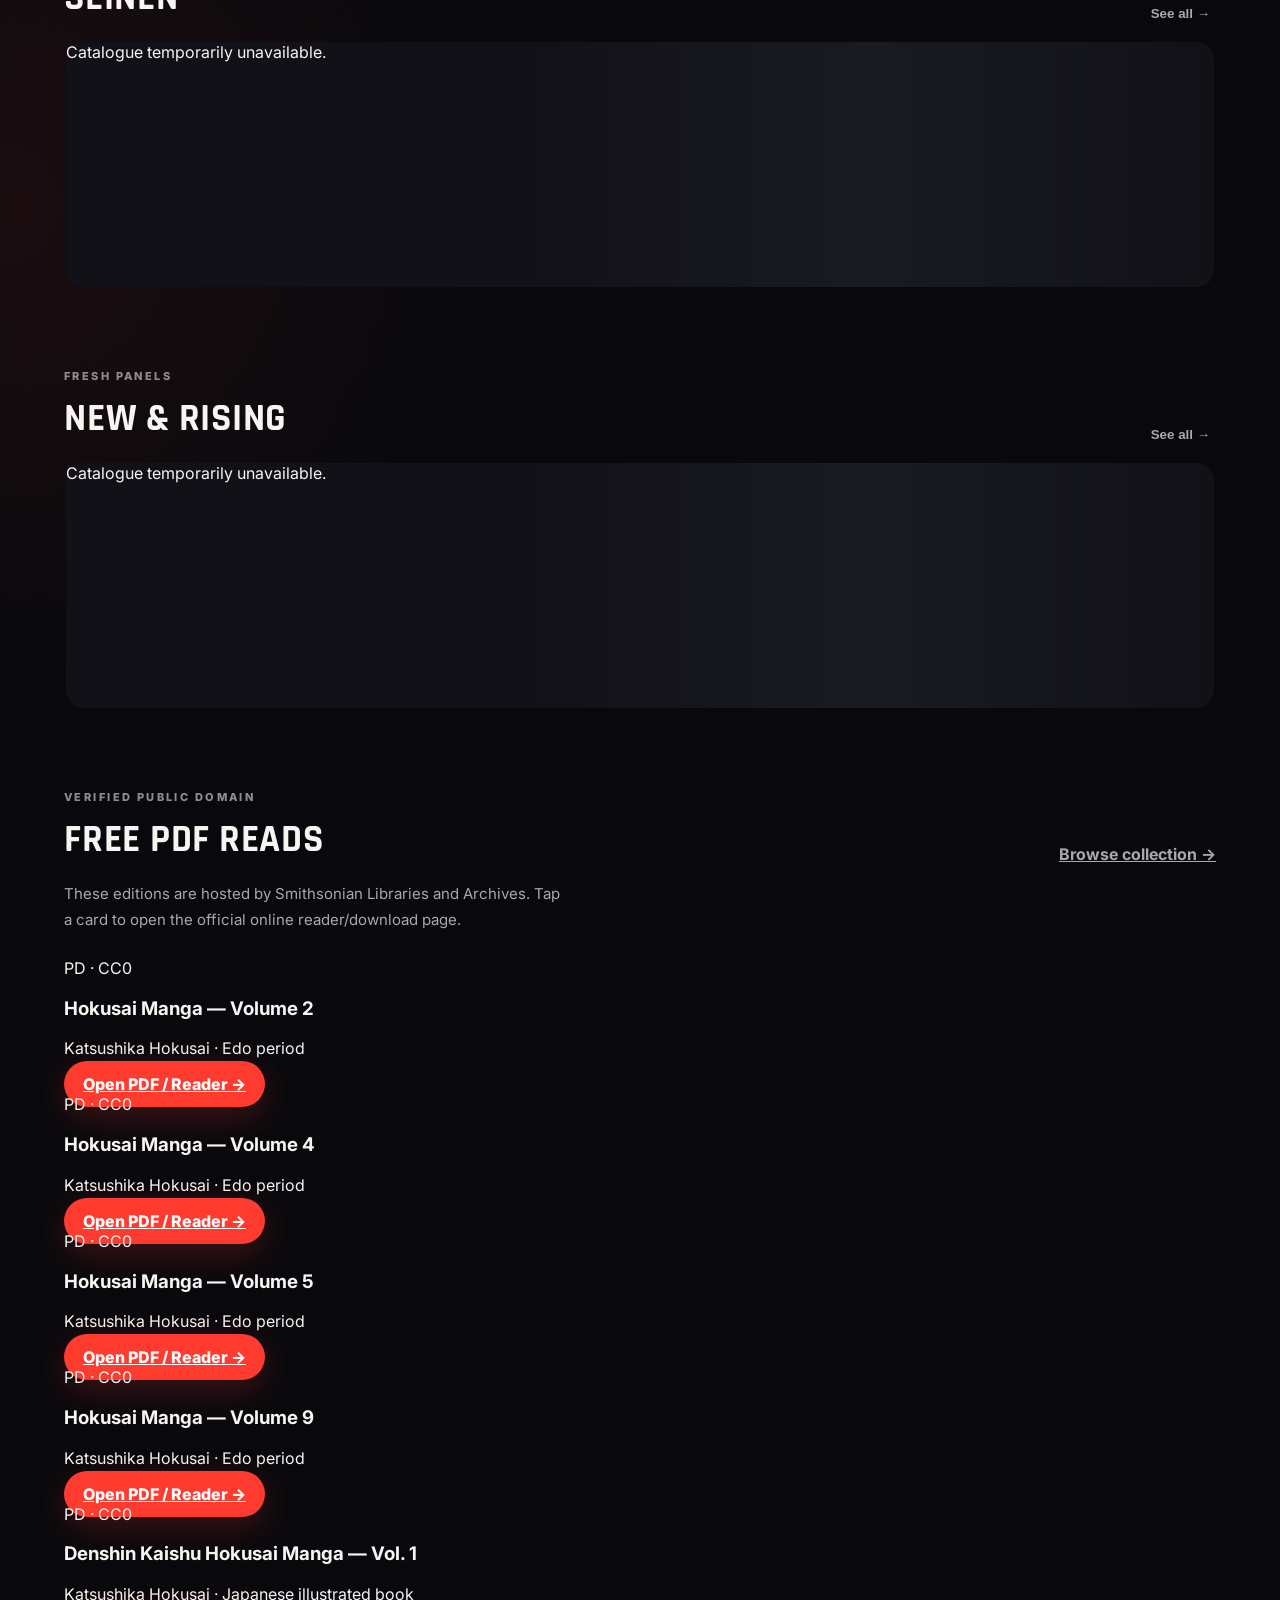
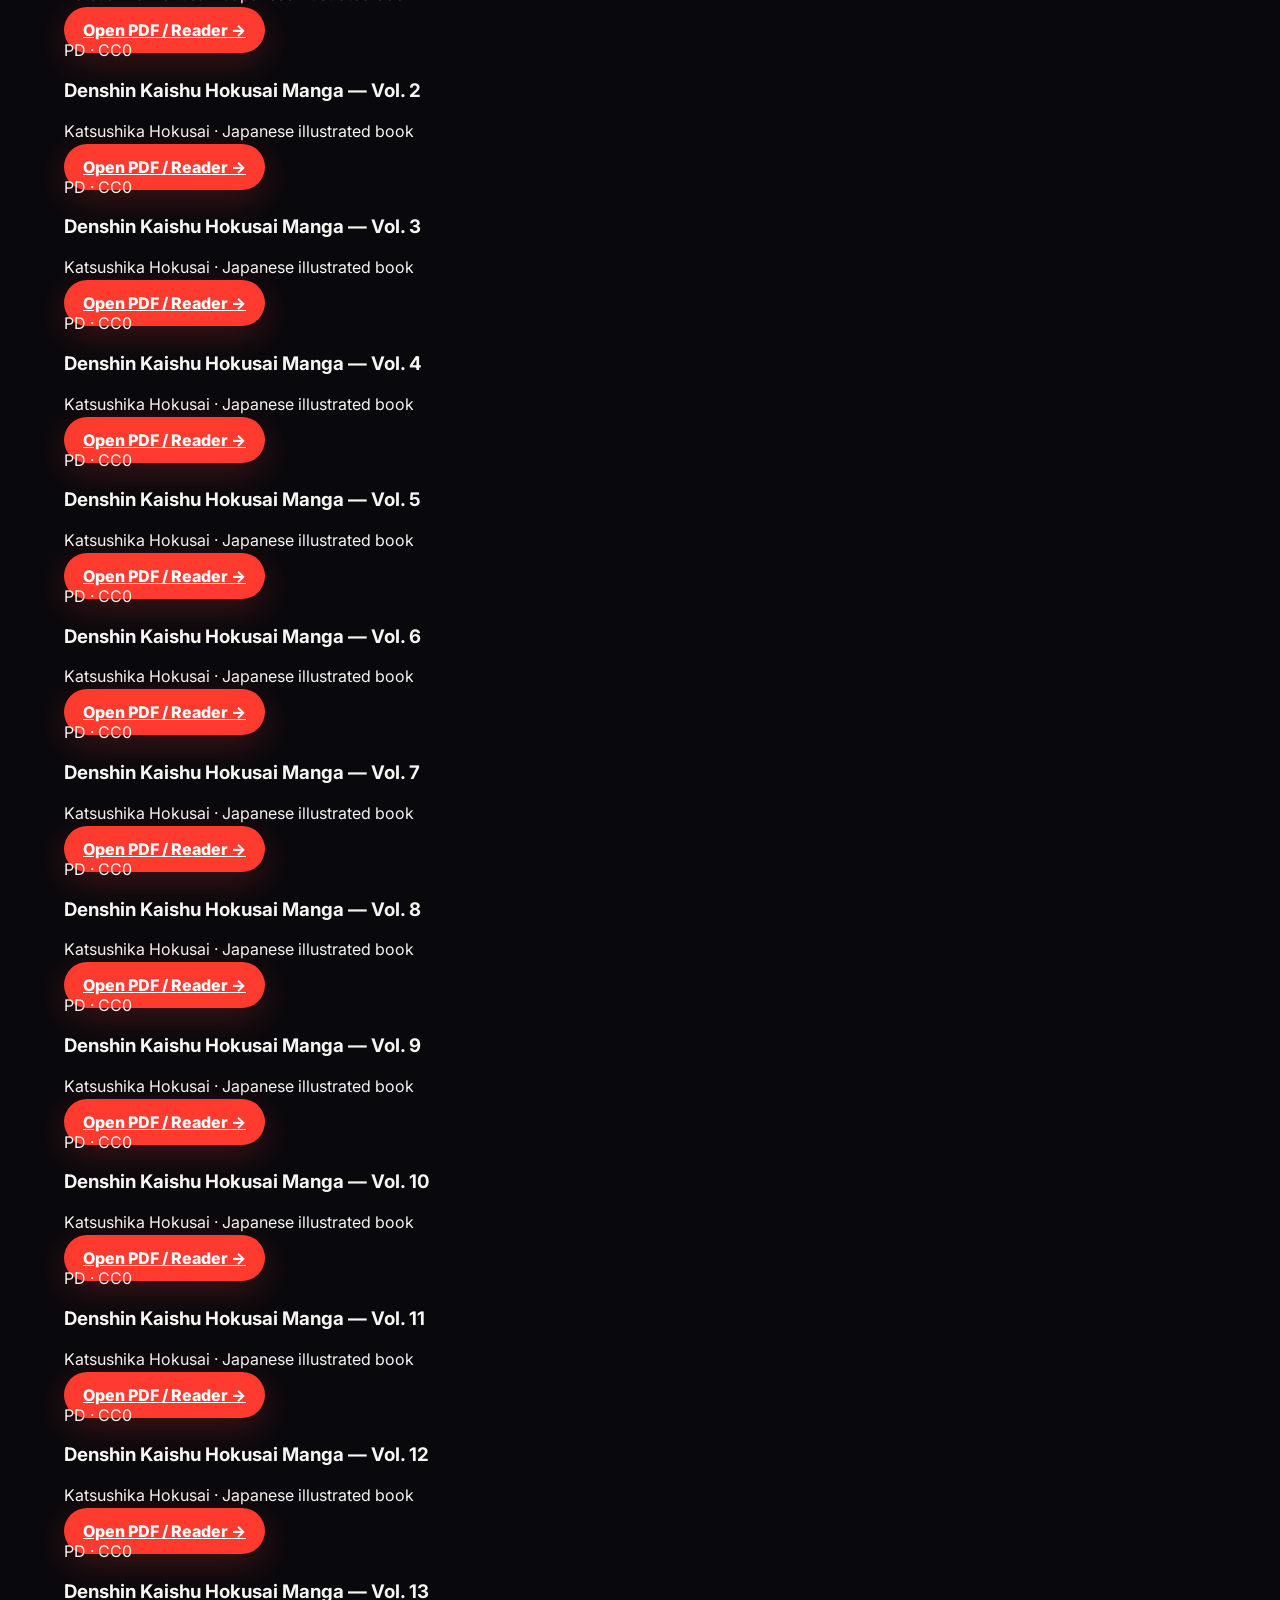
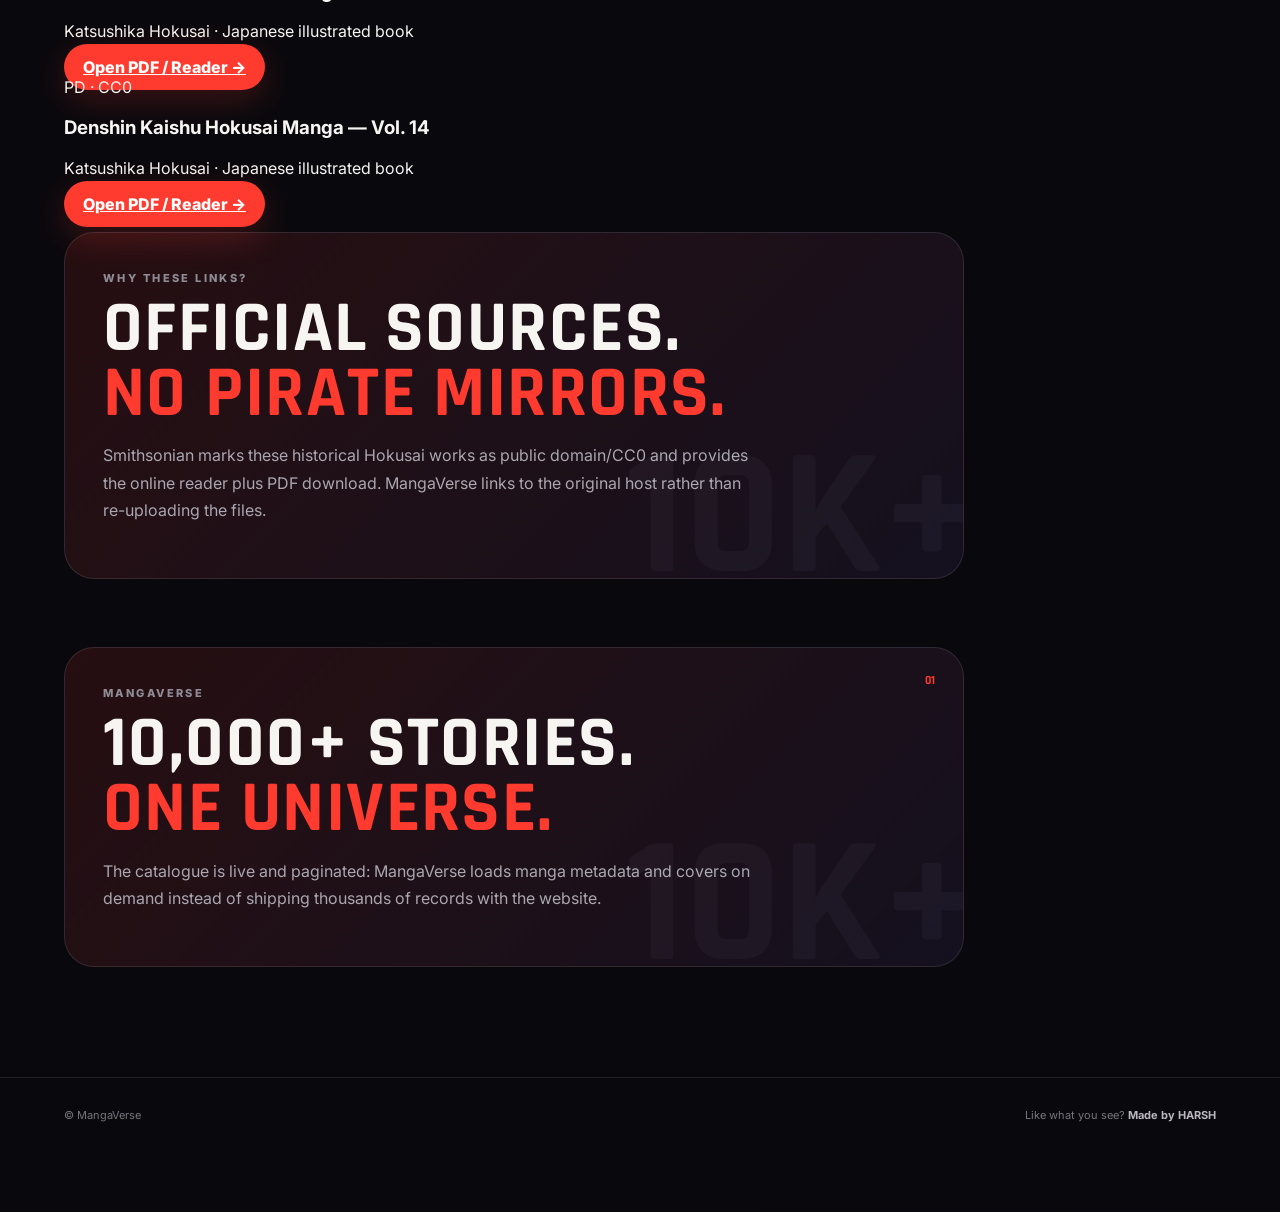
==== commit 72c6eeb2: "Add verified public-domain manga PDF reader links" ====
--- a/index.html
+++ b/index.html
@@ -4,7 +4,7 @@
   <meta charset="UTF-8" />
   <meta name="viewport" content="width=device-width, initial-scale=1, viewport-fit=cover" />
   <meta name="theme-color" content="#09090d" />
-  <meta name="description" content="MangaVerse — discover Shōnen, Seinen and thousands of manga metadata entries." />
+  <meta name="description" content="MangaVerse — discover Shōnen, Seinen and public-domain manga." />
   <title>MangaVerse — Beyond the Panel</title>
   <link rel="preconnect" href="https://fonts.googleapis.com" />
   <link rel="preconnect" href="https://fonts.gstatic.com" crossorigin />
@@ -30,7 +30,31 @@
     <section class="section"><div class="section-head"><div><p class="eyebrow">FOR THE DARKER STORIES</p><h2>Seinen</h2></div><button class="see-all" data-query="SEINEN">See all →</button></div><div class="rail" id="seinenRail"><div class="skeleton-row"></div></div></section>
     <section class="section"><div class="section-head"><div><p class="eyebrow">FRESH PANELS</p><h2>New & Rising</h2></div><button class="see-all" data-query="NEW">See all →</button></div><div class="rail" id="newRail"><div class="skeleton-row"></div></div></section>
 
-    <section class="section" id="freeReads"><div class="section-head"><div><p class="eyebrow">LEGAL READING COLLECTION</p><h2>Free & Public Domain</h2></div><a class="see-all" href="public-domain.html">Explore reads →</a></div><div class="manifesto-card"><span class="panel-number">PD</span><p class="eyebrow">MANGAVERSE READER</p><h2>Historical manga.<br><em>Actually readable.</em></h2><p>Browse a curated public-domain collection and open the original digitized reader from Smithsonian Libraries and Archives.</p><a class="primary-btn" href="public-domain.html">Open Free Reads <span>→</span></a></div></section>
+    <section class="section" id="freeReads">
+      <div class="section-head"><div><p class="eyebrow">VERIFIED PUBLIC DOMAIN</p><h2>Free PDF Reads</h2></div><a class="see-all" href="https://library.si.edu/digital-library/collection/japanese-illustrated-books/list" target="_blank" rel="noopener">Browse collection →</a></div>
+      <p class="hero-text" style="margin-top:0">These editions are hosted by Smithsonian Libraries and Archives. Tap a card to open the official online reader/download page.</p>
+      <div class="free-pdf-grid">
+        <article class="pdf-card"><span>PD · CC0</span><h3>Hokusai Manga — Volume 2</h3><p>Katsushika Hokusai · Edo period</p><a class="primary-btn" href="https://library.si.edu/digital-library/book/hokusaimangav2kats" target="_blank" rel="noopener">Open PDF / Reader →</a></article>
+        <article class="pdf-card"><span>PD · CC0</span><h3>Hokusai Manga — Volume 4</h3><p>Katsushika Hokusai · Edo period</p><a class="primary-btn" href="https://library.si.edu/digital-library/book/hokusaimangav4kats" target="_blank" rel="noopener">Open PDF / Reader →</a></article>
+        <article class="pdf-card"><span>PD · CC0</span><h3>Hokusai Manga — Volume 5</h3><p>Katsushika Hokusai · Edo period</p><a class="primary-btn" href="https://library.si.edu/digital-library/book/hokusaimangav5katsa" target="_blank" rel="noopener">Open PDF / Reader →</a></article>
+        <article class="pdf-card"><span>PD · CC0</span><h3>Hokusai Manga — Volume 9</h3><p>Katsushika Hokusai · Edo period</p><a class="primary-btn" href="https://library.si.edu/digital-library/book/hokusaimangav9kats" target="_blank" rel="noopener">Open PDF / Reader →</a></article>
+        <article class="pdf-card"><span>PD · CC0</span><h3>Denshin Kaishu Hokusai Manga — Vol. 1</h3><p>Katsushika Hokusai · Japanese illustrated book</p><a class="primary-btn" href="https://library.si.edu/digital-library/book/denshinkaishuhov1kats" target="_blank" rel="noopener">Open PDF / Reader →</a></article>
+        <article class="pdf-card"><span>PD · CC0</span><h3>Denshin Kaishu Hokusai Manga — Vol. 2</h3><p>Katsushika Hokusai · Japanese illustrated book</p><a class="primary-btn" href="https://library.si.edu/digital-library/book/denshinkaishuhov2katsa" target="_blank" rel="noopener">Open PDF / Reader →</a></article>
+        <article class="pdf-card"><span>PD · CC0</span><h3>Denshin Kaishu Hokusai Manga — Vol. 3</h3><p>Katsushika Hokusai · Japanese illustrated book</p><a class="primary-btn" href="https://library.si.edu/digital-library/book/denshinkaishuhov3kats" target="_blank" rel="noopener">Open PDF / Reader →</a></article>
+        <article class="pdf-card"><span>PD · CC0</span><h3>Denshin Kaishu Hokusai Manga — Vol. 4</h3><p>Katsushika Hokusai · Japanese illustrated book</p><a class="primary-btn" href="https://library.si.edu/digital-library/book/denshinkaishuhov4katsa" target="_blank" rel="noopener">Open PDF / Reader →</a></article>
+        <article class="pdf-card"><span>PD · CC0</span><h3>Denshin Kaishu Hokusai Manga — Vol. 5</h3><p>Katsushika Hokusai · Japanese illustrated book</p><a class="primary-btn" href="https://library.si.edu/digital-library/book/denshinkaishuhov5kats" target="_blank" rel="noopener">Open PDF / Reader →</a></article>
+        <article class="pdf-card"><span>PD · CC0</span><h3>Denshin Kaishu Hokusai Manga — Vol. 6</h3><p>Katsushika Hokusai · Japanese illustrated book</p><a class="primary-btn" href="https://library.si.edu/digital-library/book/denshinkaishuhov6katsa" target="_blank" rel="noopener">Open PDF / Reader →</a></article>
+        <article class="pdf-card"><span>PD · CC0</span><h3>Denshin Kaishu Hokusai Manga — Vol. 7</h3><p>Katsushika Hokusai · Japanese illustrated book</p><a class="primary-btn" href="https://library.si.edu/digital-library/book/denshinkaishuhov7kats" target="_blank" rel="noopener">Open PDF / Reader →</a></article>
+        <article class="pdf-card"><span>PD · CC0</span><h3>Denshin Kaishu Hokusai Manga — Vol. 8</h3><p>Katsushika Hokusai · Japanese illustrated book</p><a class="primary-btn" href="https://library.si.edu/digital-library/book/denshinkaishuhov8katsa" target="_blank" rel="noopener">Open PDF / Reader →</a></article>
+        <article class="pdf-card"><span>PD · CC0</span><h3>Denshin Kaishu Hokusai Manga — Vol. 9</h3><p>Katsushika Hokusai · Japanese illustrated book</p><a class="primary-btn" href="https://library.si.edu/digital-library/book/denshinkaishuhov9kats" target="_blank" rel="noopener">Open PDF / Reader →</a></article>
+        <article class="pdf-card"><span>PD · CC0</span><h3>Denshin Kaishu Hokusai Manga — Vol. 10</h3><p>Katsushika Hokusai · Japanese illustrated book</p><a class="primary-btn" href="https://library.si.edu/digital-library/book/denshinkaishuhov10kats" target="_blank" rel="noopener">Open PDF / Reader →</a></article>
+        <article class="pdf-card"><span>PD · CC0</span><h3>Denshin Kaishu Hokusai Manga — Vol. 11</h3><p>Katsushika Hokusai · Japanese illustrated book</p><a class="primary-btn" href="https://library.si.edu/digital-library/book/denshinkaishuhov11katsa" target="_blank" rel="noopener">Open PDF / Reader →</a></article>
+        <article class="pdf-card"><span>PD · CC0</span><h3>Denshin Kaishu Hokusai Manga — Vol. 12</h3><p>Katsushika Hokusai · Japanese illustrated book</p><a class="primary-btn" href="https://library.si.edu/digital-library/book/denshinkaishuhov12kats" target="_blank" rel="noopener">Open PDF / Reader →</a></article>
+        <article class="pdf-card"><span>PD · CC0</span><h3>Denshin Kaishu Hokusai Manga — Vol. 13</h3><p>Katsushika Hokusai · Japanese illustrated book</p><a class="primary-btn" href="https://library.si.edu/digital-library/book/denshinkaishuhov13katsa" target="_blank" rel="noopener">Open PDF / Reader →</a></article>
+        <article class="pdf-card"><span>PD · CC0</span><h3>Denshin Kaishu Hokusai Manga — Vol. 14</h3><p>Katsushika Hokusai · Japanese illustrated book</p><a class="primary-btn" href="https://library.si.edu/digital-library/book/denshinkaishuhov14kats" target="_blank" rel="noopener">Open PDF / Reader →</a></article>
+      </div>
+      <div class="manifesto-card" style="margin-top:18px"><p class="eyebrow">WHY THESE LINKS?</p><h2>Official sources.<br><em>No pirate mirrors.</em></h2><p>Smithsonian marks these historical Hokusai works as public domain/CC0 and provides the online reader plus PDF download. MangaVerse links to the original host rather than re-uploading the files.</p></div>
+    </section>
 
     <section class="section manifesto"><div class="manifesto-card"><span class="panel-number">01</span><p class="eyebrow">MANGAVERSE</p><h2><span id="catalogCount">10,000+</span> stories.<br><em>One universe.</em></h2><p>The catalogue is live and paginated: MangaVerse loads manga metadata and covers on demand instead of shipping thousands of records with the website.</p></div></section>
   </main>
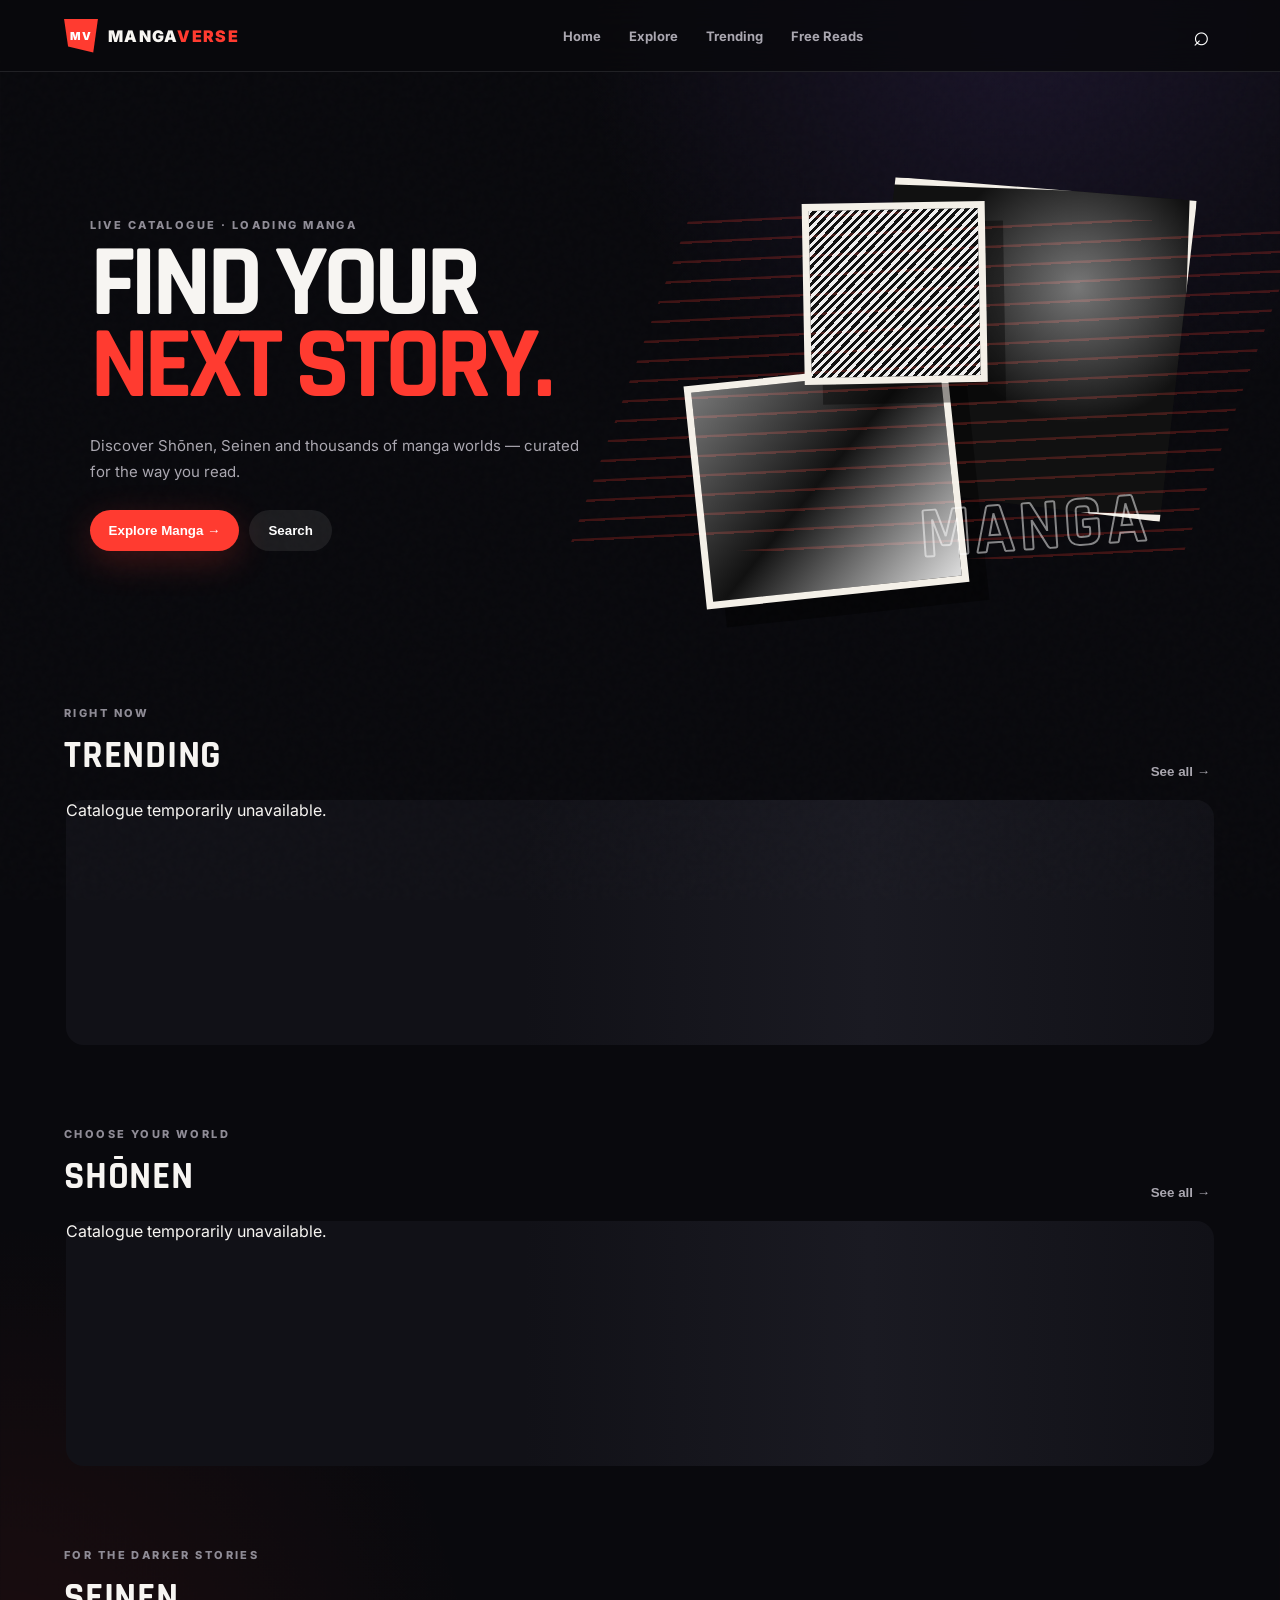
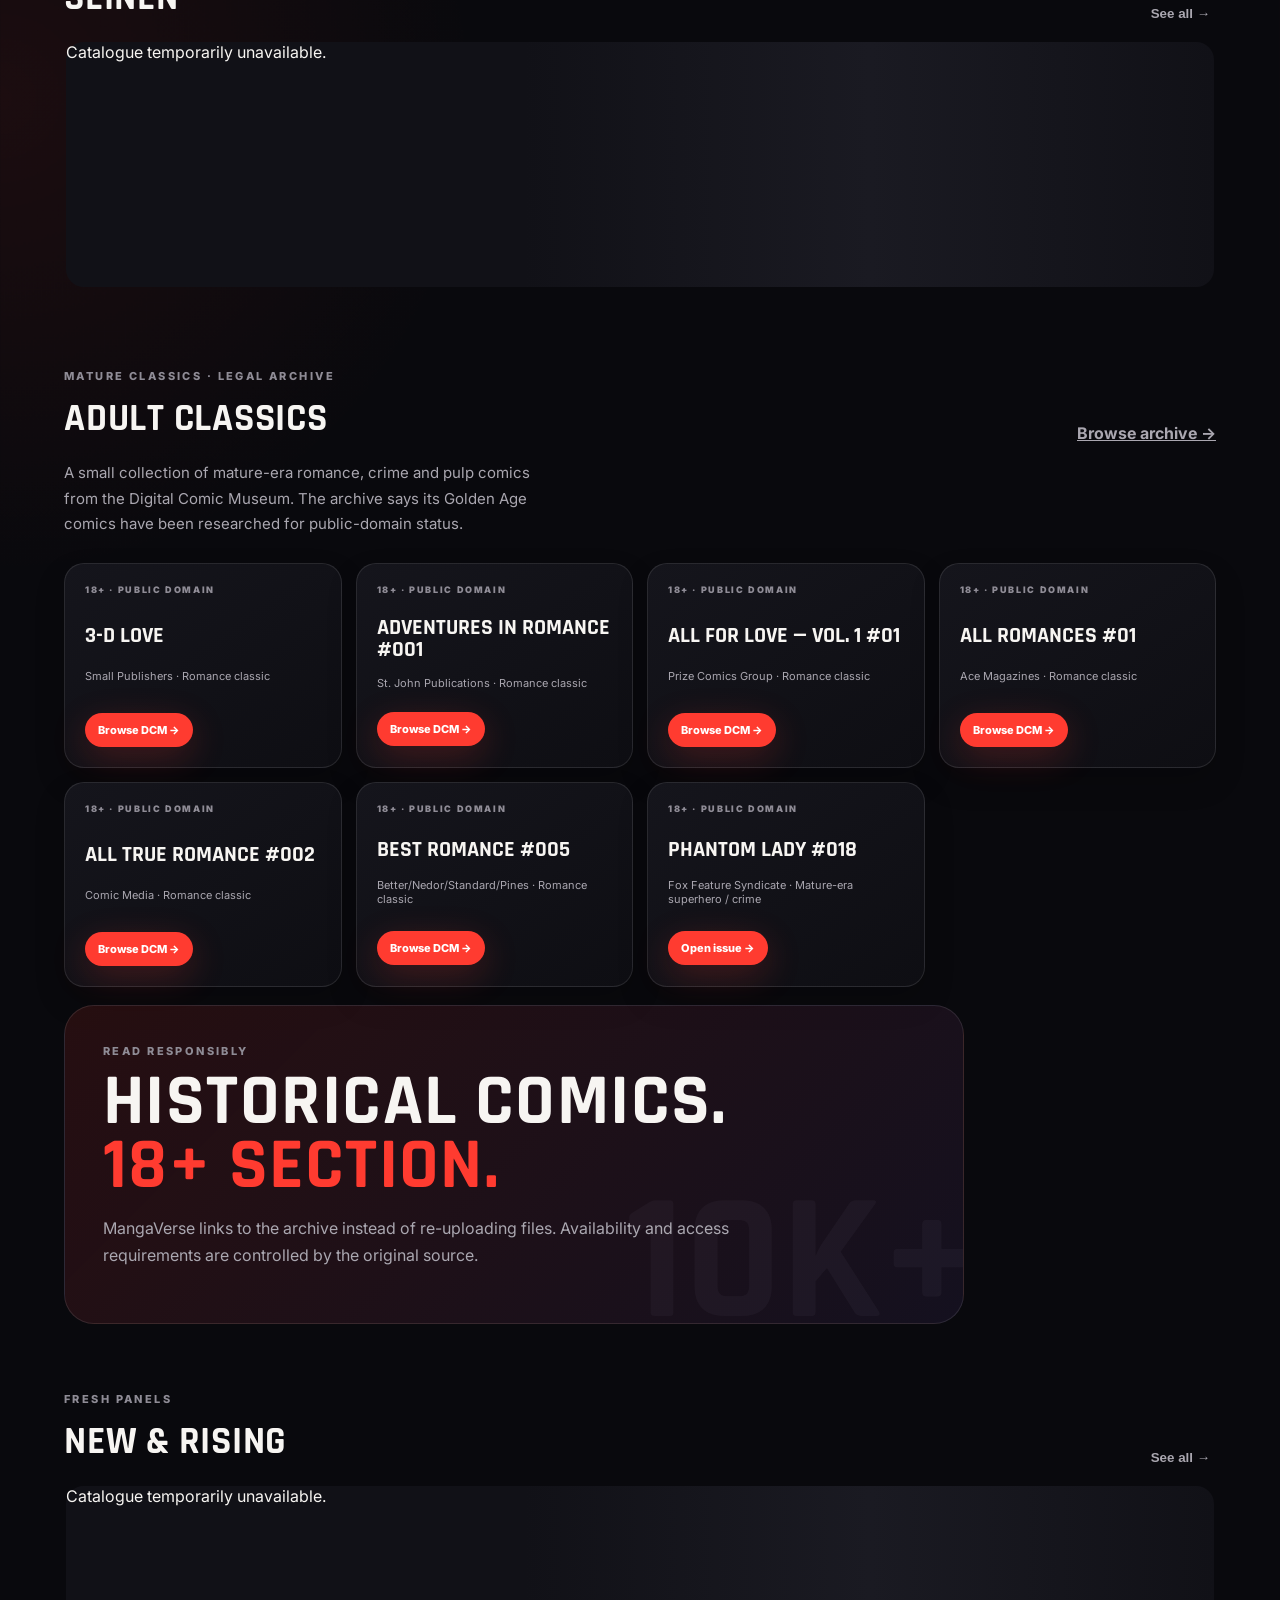
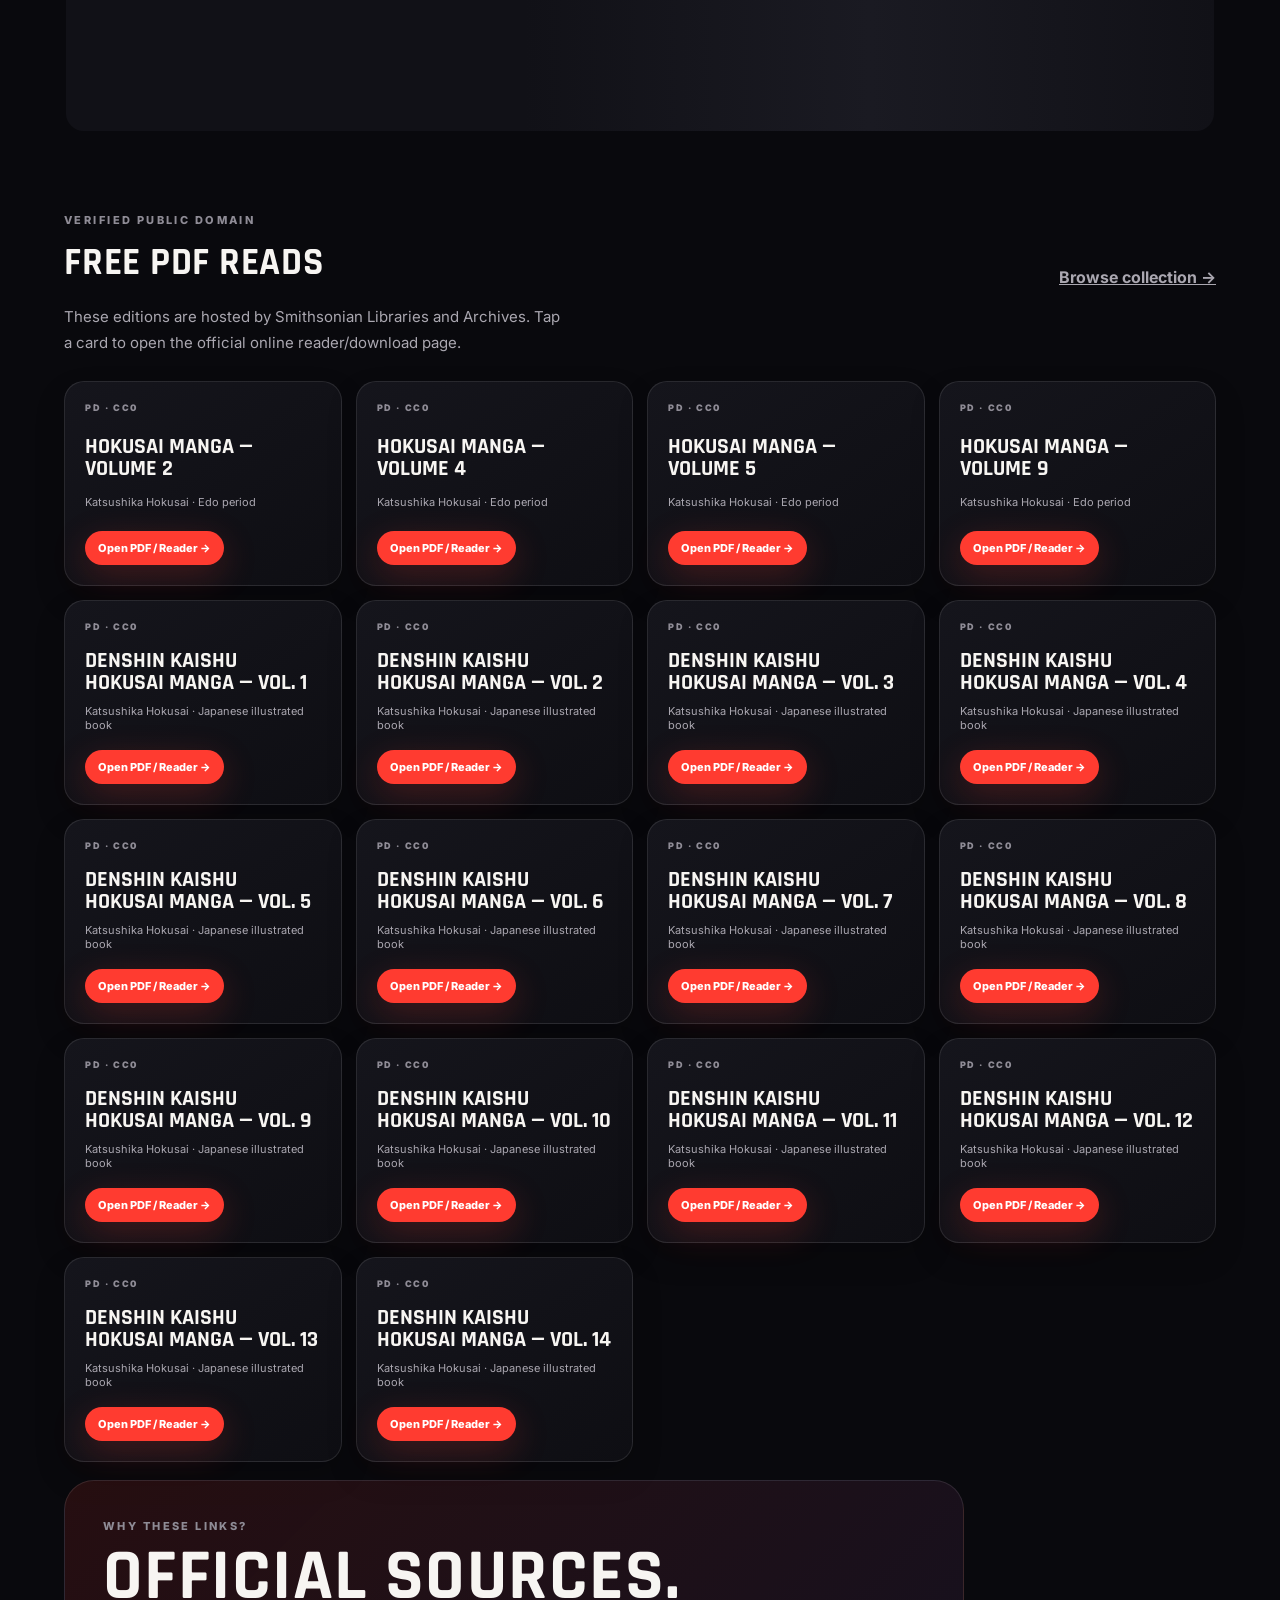
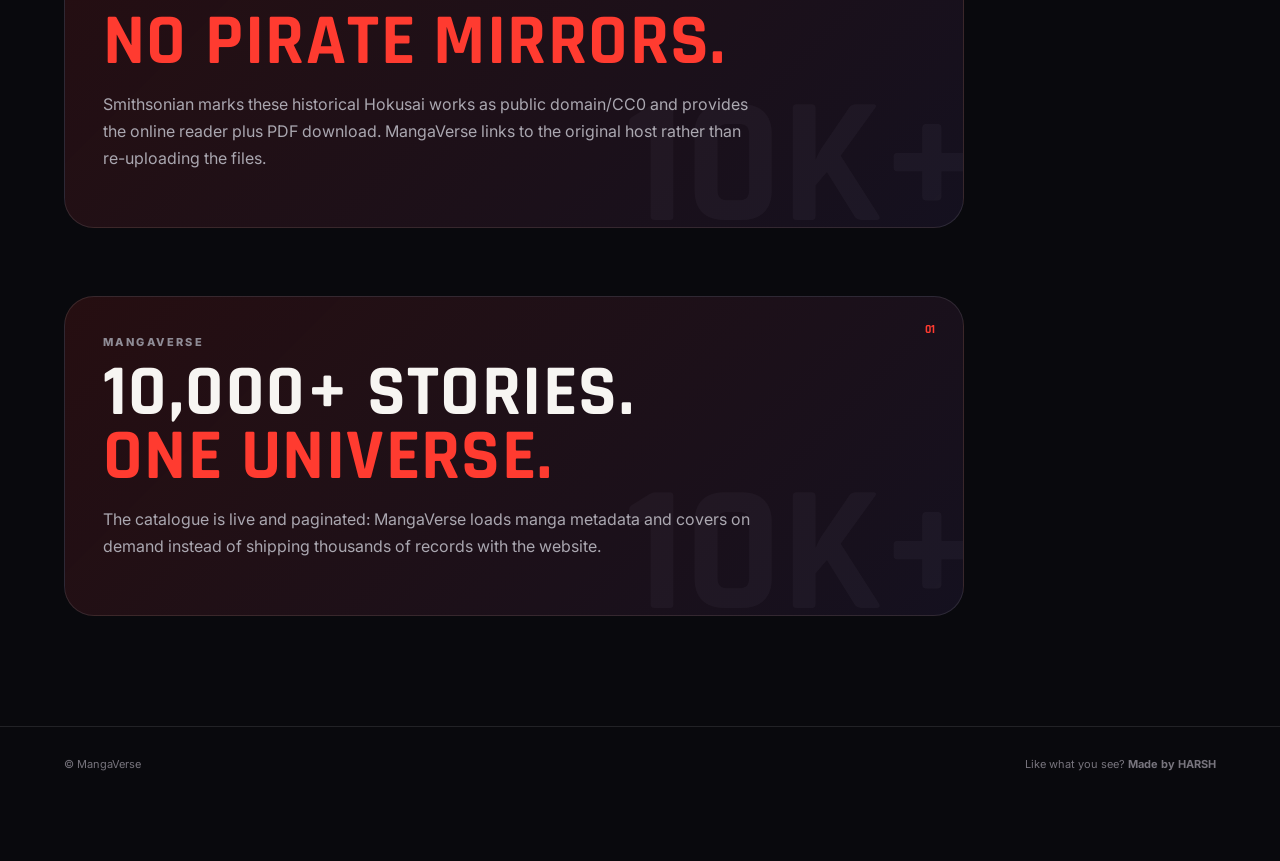
==== commit 862026b3: "Move mature classics into manga sections" ====
--- a/index.html
+++ b/index.html
@@ -67,5 +67,22 @@
 
   <dialog id="detailDialog"><div class="detail-inner"><button class="close-btn" id="closeDetail">×</button><div id="detailContent"></div></div></dialog>
   <script src="app.js"></script>
+  <script>
+    // Keep the mature/public-domain collection with the manga discovery sections,
+    // rather than letting the dynamically-created section fall to the page footer.
+    const placeMatureSection = () => {
+      const mature = document.getElementById('matureClassics');
+      if (!mature) return false;
+      const seinen = [...document.querySelectorAll('main > .section')].find(s => s.querySelector('h2')?.textContent.trim() === 'Seinen');
+      if (!seinen) return false;
+      if (mature.previousElementSibling !== seinen) seinen.insertAdjacentElement('afterend', mature);
+      return true;
+    };
+    const matureWatcher = new MutationObserver(() => {
+      if (placeMatureSection()) matureWatcher.disconnect();
+    });
+    matureWatcher.observe(document.querySelector('main'), {childList:true, subtree:true});
+    placeMatureSection();
+  </script>
 </body>
-</html>
+</html>
--- a/styles.css
+++ b/styles.css
@@ -1 +1 @@
-:root{--bg:#09090d;--surface:#111117;--surface2:#17171f;--text:#f7f5f2;--muted:#aaa7b0;--red:#ff3b30;--violet:#9d6cff;--line:rgba(255,255,255,.1);--radius:22px}*{box-sizing:border-box}html{scroll-behavior:smooth}body{margin:0;background:radial-gradient(circle at 80% 0%,rgba(157,108,255,.12),transparent 28rem),radial-gradient(circle at 0 30%,rgba(255,59,48,.08),transparent 30rem),var(--bg);color:var(--text);font-family:Inter,system-ui,sans-serif;overflow-x:hidden}.grain{position:fixed;inset:0;pointer-events:none;opacity:.035;background-image:url("data:image/svg+xml,%3Csvg viewBox='0 0 180 180' xmlns='http://www.w3.org/2000/svg'%3E%3Cfilter id='n'%3E%3CfeTurbulence type='fractalNoise' baseFrequency='.8' numOctaves='4' stitchTiles='stitch'/%3E%3C/filter%3E%3Crect width='100%25' height='100%25' filter='url(%23n)' opacity='.5'/%3E%3C/svg%3E")}.topbar{height:72px;padding:0 clamp(18px,5vw,64px);display:flex;align-items:center;justify-content:space-between;position:sticky;top:0;z-index:20;background:rgba(9,9,13,.82);backdrop-filter:blur(18px);border-bottom:1px solid var(--line)}.brand{color:var(--text);text-decoration:none;font-weight:900;letter-spacing:.08em;display:flex;align-items:center;gap:10px}.brand>span:last-child span{color:var(--red)}.brand-mark{width:34px;height:34px;display:grid;place-items:center;background:var(--red);clip-path:polygon(0 0,100% 0,86% 100%,12% 82%);font-size:11px;color:#fff}.desktop-nav{display:flex;gap:28px}.desktop-nav a{color:var(--muted);text-decoration:none;font-size:13px;font-weight:700}.desktop-nav a:hover{color:#fff}.icon-btn,.close-btn{border:0;background:transparent;color:#fff;font-size:28px;cursor:pointer}.hero{min-height:600px;display:grid;grid-template-columns:1fr .9fr;align-items:center;gap:30px;padding:70px clamp(22px,7vw,100px) 45px;position:relative}.eyebrow{font-size:11px;letter-spacing:.22em;color:#8f8c96;font-weight:800;margin:0 0 12px}.hero h1{font-family:Rajdhani,sans-serif;text-transform:uppercase;font-size:clamp(62px,8vw,112px);line-height:.8;letter-spacing:-.05em;margin:0;max-width:700px}.hero h1 em,h2 em{font-style:normal;color:var(--red)}.hero-text{max-width:500px;color:var(--muted);line-height:1.7;font-size:15px;margin:26px 0}.hero-actions{display:flex;gap:10px}.primary-btn,.ghost-btn{border:0;border-radius:999px;padding:13px 19px;font-weight:800;cursor:pointer}.primary-btn{background:var(--red);color:#fff;box-shadow:0 10px 35px rgba(255,59,48,.22)}.ghost-btn{background:rgba(255,255,255,.08);color:#fff}.hero-art{height:430px;position:relative;transform:rotate(2deg);animation:float 7s ease-in-out infinite}.panel{position:absolute;border:7px solid #f4f0e8;background:linear-gradient(145deg,#24242c,#08080b);box-shadow:18px 20px 0 rgba(0,0,0,.4)}.p1{width:64%;height:78%;right:0;top:2%;clip-path:polygon(7% 0,100% 4%,92% 100%,0 92%);background:radial-gradient(circle at 65% 30%,#777,#111 45%),#111}.p2{width:52%;height:52%;left:3%;bottom:0;transform:rotate(-8deg);background:linear-gradient(135deg,#777,#111 48%,#ddd)}.p3{width:36%;height:42%;left:23%;top:8%;transform:rotate(-3deg);background:repeating-linear-gradient(135deg,#eee 0 3px,#111 3px 6px)}.speed-lines{position:absolute;inset:10% -10%;background:repeating-linear-gradient(175deg,transparent 0 17px,rgba(255,59,48,.22) 18px 20px);mix-blend-mode:screen;transform:skewX(-18deg);pointer-events:none}.hero-word{position:absolute;right:7%;bottom:7%;font-family:Rajdhani;font-weight:700;font-size:72px;letter-spacing:.05em;color:transparent;-webkit-text-stroke:2px rgba(255,255,255,.5);transform:rotate(-6deg)}@keyframes float{50%{transform:rotate(-1deg) translateY(-8px)}}.section{padding:34px clamp(18px,5vw,64px)}.section-head{display:flex;align-items:end;justify-content:space-between;margin-bottom:17px}.section h2{font-family:Rajdhani;text-transform:uppercase;font-size:38px;margin:0;letter-spacing:.02em}.see-all{border:0;background:none;color:#aaa7b0;cursor:pointer;font-weight:700}.rail{display:flex;gap:14px;overflow-x:auto;padding:3px 2px 14px;scroll-snap-type:x mandatory;scrollbar-width:none}.rail::-webkit-scrollbar{display:none}.card{flex:0 0 150px;scroll-snap-align:start;cursor:pointer}.cover{aspect-ratio:2/3;border-radius:15px;overflow:hidden;background:linear-gradient(145deg,#22222a,#0e0e13);border:1px solid var(--line);position:relative;box-shadow:0 12px 25px rgba(0,0,0,.25);transition:transform .3s ease,box-shadow .3s ease}.card:hover .cover,.card:focus-within .cover{transform:translateY(-7px) rotate(-1deg);box-shadow:0 20px 35px rgba(0,0,0,.45),8px 0 0 rgba(255,59,48,.7)}.cover img{width:100%;height:100%;object-fit:cover;display:block}.rank{position:absolute;top:8px;left:8px;background:#09090dcc;padding:5px 8px;border-radius:8px;font-size:10px;font-weight:900}.card-title{font-size:13px;font-weight:800;margin:9px 2px 3px;white-space:nowrap;overflow:hidden;text-overflow:ellipsis}.card-meta{font-size:10px;color:#88858e;white-space:nowrap;overflow:hidden;text-overflow:ellipsis}.skeleton-row{width:100%;height:245px;border-radius:18px;background:linear-gradient(90deg,#111117 20%,#1a1a22 35%,#111117 50%);background-size:200% 100%;animation:shimmer 1.4s infinite}@keyframes shimmer{to{background-position:-200% 0}}.manifesto{padding-bottom:110px}.manifesto-card{max-width:900px;border:1px solid var(--line);background:linear-gradient(135deg,rgba(255,59,48,.12),rgba(157,108,255,.08));padding:38px;border-radius:30px;position:relative;overflow:hidden}.manifesto-card:after{content:'10K+';position:absolute;right:-20px;bottom:-55px;font:900 180px Rajdhani;color:rgba(255,255,255,.035)}.manifesto-card h2{font:700 clamp(40px,6vw,72px) Rajdhani;text-transform:uppercase;line-height:.9;margin:10px 0}.manifesto-card p:last-child{color:var(--muted);max-width:650px;line-height:1.7}.panel-number{position:absolute;right:28px;top:25px;font:700 12px Rajdhani;color:var(--red)}footer{padding:30px clamp(18px,5vw,64px) 90px;border-top:1px solid var(--line);display:flex;justify-content:space-between;color:#77747d;font-size:11px}footer strong{color:#bbb7c0}.bottom-nav{display:none}.search-results{margin-top:20px;display:grid;grid-template-columns:repeat(auto-fill,minmax(100px,1fr));gap:14px}.filter-row{display:flex;gap:8px;overflow:auto;padding:18px 0 4px;scrollbar-width:none}.filter{border:1px solid var(--line);background:#111117;color:#aaa7b0;border-radius:999px;padding:8px 12px;white-space:nowrap}.filter.active{background:#fff;color:#09090d}.dialog-inner,.detail-inner{width:min(1000px,92vw);max-height:88vh;overflow:auto;padding:36px;background:#0d0d12;border:1px solid var(--line);border-radius:28px;position:relative}dialog{border:0;padding:0;background:transparent;color:#fff}dialog::backdrop{background:rgba(0,0,0,.78);backdrop-filter:blur(8px)}.close-btn{position:absolute;right:20px;top:14px;font-size:30px}.dialog-inner h2{font:700 54px Rajdhani;text-transform:uppercase;line-height:.85;margin:0}.search-results .card{flex-basis:auto}.detail-layout{display:grid;grid-template-columns:220px 1fr;gap:26px}.detail-cover{width:100%;border-radius:18px}.detail-copy h2{font:800 48px Rajdhani;margin:0}.detail-copy p{color:var(--muted);line-height:1.7}.tags{display:flex;flex-wrap:wrap;gap:7px}.tag{font-size:10px;padding:6px 9px;border:1px solid var(--line);border-radius:999px;color:#bbb}.page-btn{border:1px solid var(--line);background:#15151c;color:#fff;border-radius:12px;padding:10px 13px;margin:5px;cursor:pointer}@media(max-width:720px){.topbar{height:62px}.desktop-nav{display:none}.hero{min-height:620px;grid-template-columns:1fr;padding:52px 18px 25px;overflow:hidden}.hero h1{font-size:70px}.hero-art{height:260px;order:-1;transform:scale(.85) rotate(2deg);margin:-30px 0 -15px}.hero-word{font-size:52px}.section{padding:28px 16px}.section h2{font-size:32px}.card{flex-basis:132px}.cover{border-radius:13px}.bottom-nav{display:grid;grid-template-columns:repeat(5,1fr);position:fixed;bottom:0;left:0;right:0;height:67px;padding-bottom:env(safe-area-inset-bottom);z-index:30;background:rgba(10,10,14,.94);backdrop-filter:blur(18px);border-top:1px solid var(--line)}.bottom-nav a,.bottom-nav button{border:0;background:none;color:#77747d;text-decoration:none;display:flex;flex-direction:column;align-items:center;justify-content:center;gap:3px;font-size:19px}.bottom-nav span{font-size:9px;font-weight:700}.bottom-nav .active{color:#fff}.bottom-nav .active span{color:var(--red)}footer{padding-bottom:105px;flex-direction:column;gap:8px}.manifesto-card{padding:28px 22px}.dialog-inner,.detail-inner{width:100vw;height:100vh;max-height:none;border-radius:0;padding:28px 18px 100px}.detail-layout{grid-template-columns:120px 1fr;gap:16px}.detail-copy h2{font-size:34px}.search-results{grid-template-columns:repeat(3,1fr);gap:10px}.hero-actions{width:100%}.hero-actions>*{flex:1}}
+:root{--bg:#09090d;--surface:#111117;--surface2:#17171f;--text:#f7f5f2;--muted:#aaa7b0;--red:#ff3b30;--violet:#9d6cff;--line:rgba(255,255,255,.1);--radius:22px}*{box-sizing:border-box}html{scroll-behavior:smooth}body{margin:0;background:radial-gradient(circle at 80% 0%,rgba(157,108,255,.12),transparent 28rem),radial-gradient(circle at 0 30%,rgba(255,59,48,.08),transparent 30rem),var(--bg);color:var(--text);font-family:Inter,system-ui,sans-serif;overflow-x:hidden}.grain{position:fixed;inset:0;pointer-events:none;opacity:.035;background-image:url("data:image/svg+xml,%3Csvg viewBox='0 0 180 180' xmlns='http://www.w3.org/2000/svg'%3E%3Cfilter id='n'%3E%3CfeTurbulence type='fractalNoise' baseFrequency='.8' numOctaves='4' stitchTiles='stitch'/%3E%3C/filter%3E%3Crect width='100%25' height='100%25' filter='url(%23n)' opacity='.5'/%3E%3C/svg%3E")}.topbar{height:72px;padding:0 clamp(18px,5vw,64px);display:flex;align-items:center;justify-content:space-between;position:sticky;top:0;z-index:20;background:rgba(9,9,13,.82);backdrop-filter:blur(18px);border-bottom:1px solid var(--line)}.brand{color:var(--text);text-decoration:none;font-weight:900;letter-spacing:.08em;display:flex;align-items:center;gap:10px}.brand>span:last-child span{color:var(--red)}.brand-mark{width:34px;height:34px;display:grid;place-items:center;background:var(--red);clip-path:polygon(0 0,100% 0,86% 100%,12% 82%);font-size:11px;color:#fff}.desktop-nav{display:flex;gap:28px}.desktop-nav a{color:var(--muted);text-decoration:none;font-size:13px;font-weight:700}.desktop-nav a:hover{color:#fff}.icon-btn,.close-btn{border:0;background:transparent;color:#fff;font-size:28px;cursor:pointer}.hero{min-height:600px;display:grid;grid-template-columns:1fr .9fr;align-items:center;gap:30px;padding:70px clamp(22px,7vw,100px) 45px;position:relative}.eyebrow{font-size:11px;letter-spacing:.22em;color:#8f8c96;font-weight:800;margin:0 0 12px}.hero h1{font-family:Rajdhani,sans-serif;text-transform:uppercase;font-size:clamp(62px,8vw,112px);line-height:.8;letter-spacing:-.05em;margin:0;max-width:700px}.hero h1 em,h2 em{font-style:normal;color:var(--red)}.hero-text{max-width:500px;color:var(--muted);line-height:1.7;font-size:15px;margin:26px 0}.hero-actions{display:flex;gap:10px}.primary-btn,.ghost-btn{border:0;border-radius:999px;padding:13px 19px;font-weight:800;cursor:pointer}.primary-btn{background:var(--red);color:#fff;box-shadow:0 10px 35px rgba(255,59,48,.22)}.ghost-btn{background:rgba(255,255,255,.08);color:#fff}.hero-art{height:430px;position:relative;transform:rotate(2deg);animation:float 7s ease-in-out infinite}.panel{position:absolute;border:7px solid #f4f0e8;background:linear-gradient(145deg,#24242c,#08080b);box-shadow:18px 20px 0 rgba(0,0,0,.4)}.p1{width:64%;height:78%;right:0;top:2%;clip-path:polygon(7% 0,100% 4%,92% 100%,0 92%);background:radial-gradient(circle at 65% 30%,#777,#111 45%),#111}.p2{width:52%;height:52%;left:3%;bottom:0;transform:rotate(-8deg);background:linear-gradient(135deg,#777,#111 48%,#ddd)}.p3{width:36%;height:42%;left:23%;top:8%;transform:rotate(-3deg);background:repeating-linear-gradient(135deg,#eee 0 3px,#111 3px 6px)}.speed-lines{position:absolute;inset:10% -10%;background:repeating-linear-gradient(175deg,transparent 0 17px,rgba(255,59,48,.22) 18px 20px);mix-blend-mode:screen;transform:skewX(-18deg);pointer-events:none}.hero-word{position:absolute;right:7%;bottom:7%;font-family:Rajdhani;font-weight:700;font-size:72px;letter-spacing:.05em;color:transparent;-webkit-text-stroke:2px rgba(255,255,255,.5);transform:rotate(-6deg)}@keyframes float{50%{transform:rotate(-1deg) translateY(-8px)}}.section{padding:34px clamp(18px,5vw,64px)}.section-head{display:flex;align-items:end;justify-content:space-between;margin-bottom:17px}.section h2{font-family:Rajdhani;text-transform:uppercase;font-size:38px;margin:0;letter-spacing:.02em}.see-all{border:0;background:none;color:#aaa7b0;cursor:pointer;font-weight:700}.rail{display:flex;gap:14px;overflow-x:auto;padding:3px 2px 14px;scroll-snap-type:x mandatory;scrollbar-width:none}.rail::-webkit-scrollbar{display:none}.card{flex:0 0 150px;scroll-snap-align:start;cursor:pointer}.cover{aspect-ratio:2/3;border-radius:15px;overflow:hidden;background:linear-gradient(145deg,#22222a,#0e0e13);border:1px solid var(--line);position:relative;box-shadow:0 12px 25px rgba(0,0,0,.25);transition:transform .3s ease,box-shadow .3s ease}.card:hover .cover,.card:focus-within .cover{transform:translateY(-7px) rotate(-1deg);box-shadow:0 20px 35px rgba(0,0,0,.45),8px 0 0 rgba(255,59,48,.7)}.cover img{width:100%;height:100%;object-fit:cover;display:block}.rank{position:absolute;top:8px;left:8px;background:#09090dcc;padding:5px 8px;border-radius:8px;font-size:10px;font-weight:900}.card-title{font-size:13px;font-weight:800;margin:9px 2px 3px;white-space:nowrap;overflow:hidden;text-overflow:ellipsis}.card-meta{font-size:10px;color:#88858e;white-space:nowrap;overflow:hidden;text-overflow:ellipsis}.skeleton-row{width:100%;height:245px;border-radius:18px;background:linear-gradient(90deg,#111117 20%,#1a1a22 35%,#111117 50%);background-size:200% 100%;animation:shimmer 1.4s infinite}@keyframes shimmer{to{background-position:-200% 0}}.free-pdf-grid{display:grid;grid-template-columns:repeat(4,minmax(0,1fr));gap:14px}.pdf-card{border:1px solid var(--line);border-radius:20px;padding:20px;background:linear-gradient(145deg,#15151c,#0e0e13);min-height:205px;display:flex;flex-direction:column;align-items:flex-start;justify-content:space-between;box-shadow:0 14px 30px rgba(0,0,0,.18);transition:transform .25s ease,border-color .25s ease}.pdf-card:hover{transform:translateY(-5px);border-color:rgba(255,59,48,.5)}.pdf-card>span{font-size:9px;font-weight:900;letter-spacing:.18em;color:#8f8c96}.pdf-card h3{font:700 22px Rajdhani;text-transform:uppercase;line-height:1;margin:16px 0 8px}.pdf-card p{font-size:11px;color:var(--muted);margin:0 0 16px}.pdf-card .primary-btn{font-size:11px;padding:10px 13px;text-decoration:none}.manifesto{padding-bottom:110px}.manifesto-card{max-width:900px;border:1px solid var(--line);background:linear-gradient(135deg,rgba(255,59,48,.12),rgba(157,108,255,.08));padding:38px;border-radius:30px;position:relative;overflow:hidden}.manifesto-card:after{content:'10K+';position:absolute;right:-20px;bottom:-55px;font:900 180px Rajdhani;color:rgba(255,255,255,.035)}.manifesto-card h2{font:700 clamp(40px,6vw,72px) Rajdhani;text-transform:uppercase;line-height:.9;margin:10px 0}.manifesto-card p:last-child{color:var(--muted);max-width:650px;line-height:1.7}.panel-number{position:absolute;right:28px;top:25px;font:700 12px Rajdhani;color:var(--red)}footer{padding:30px clamp(18px,5vw,64px) 90px;border-top:1px solid var(--line);display:flex;justify-content:space-between;color:#77747d;font-size:11px}.bottom-nav{display:none}.search-results{margin-top:20px;display:grid;grid-template-columns:repeat(auto-fill,minmax(100px,1fr));gap:14px}.filter-row{display:flex;gap:8px;overflow:auto;padding:18px 0 4px;scrollbar-width:none}.filter{border:1px solid var(--line);background:#111117;color:#aaa7b0;border-radius:999px;padding:8px 12px;white-space:nowrap}.filter.active{background:#fff;color:#09090d}.dialog-inner,.detail-inner{width:min(1000px,92vw);max-height:88vh;overflow:auto;padding:36px;background:#0d0d12;border:1px solid var(--line);border-radius:28px;position:relative}dialog{border:0;padding:0;background:transparent;color:#fff}dialog::backdrop{background:rgba(0,0,0,.78);backdrop-filter:blur(8px)}.close-btn{position:absolute;right:20px;top:14px;font-size:30px}.dialog-inner h2{font:700 54px Rajdhani;text-transform:uppercase;line-height:.85;margin:0}.search-results .card{flex-basis:auto}.detail-layout{display:grid;grid-template-columns:220px 1fr;gap:26px}.detail-cover{width:100%;border-radius:18px}.detail-copy h2{font:800 48px Rajdhani;margin:0}.detail-copy p{color:var(--muted);line-height:1.7}.tags{display:flex;flex-wrap:wrap;gap:7px}.tag{font-size:10px;padding:6px 9px;border:1px solid var(--line);border-radius:999px;color:#bbb}.page-btn{border:1px solid var(--line);background:#15151c;color:#fff;border-radius:12px;padding:10px 13px;margin:5px;cursor:pointer}@media(max-width:900px){.free-pdf-grid{grid-template-columns:repeat(2,minmax(0,1fr))}}@media(max-width:720px){.topbar{height:62px}.desktop-nav{display:none}.hero{min-height:620px;grid-template-columns:1fr;padding:52px 18px 25px;overflow:hidden}.hero h1{font-size:70px}.hero-art{height:260px;order:-1;transform:scale(.85) rotate(2deg);margin:-30px 0 -15px}.hero-word{font-size:52px}.section{padding:28px 16px}.section h2{font-size:32px}.card{flex-basis:132px}.cover{border-radius:13px}.free-pdf-grid{grid-template-columns:1fr}.pdf-card{min-height:185px}.bottom-nav{display:grid;grid-template-columns:repeat(5,1fr);position:fixed;bottom:0;left:0;right:0;height:67px;padding-bottom:env(safe-area-inset-bottom);z-index:30;background:rgba(10,10,14,.94);backdrop-filter:blur(18px);border-top:1px solid var(--line)}.bottom-nav a,.bottom-nav button{border:0;background:none;color:#77747d;text-decoration:none;display:flex;flex-direction:column;align-items:center;justify-content:center;gap:3px;font-size:19px}.bottom-nav span{font-size:9px;font-weight:700}.bottom-nav .active{color:#fff}.bottom-nav .active span{color:var(--red)}footer{padding-bottom:105px;flex-direction:column;gap:8px}.manifesto-card{padding:28px 22px}.dialog-inner,.detail-inner{width:100vw;height:100vh;max-height:none;border-radius:0;padding:28px 18px 100px}.detail-layout{grid-template-columns:120px 1fr;gap:16px}.detail-copy h2{font-size:34px}.search-results{grid-template-columns:repeat(3,1fr);gap:10px}.hero-actions{width:100%}.hero-actions>*{flex:1}}
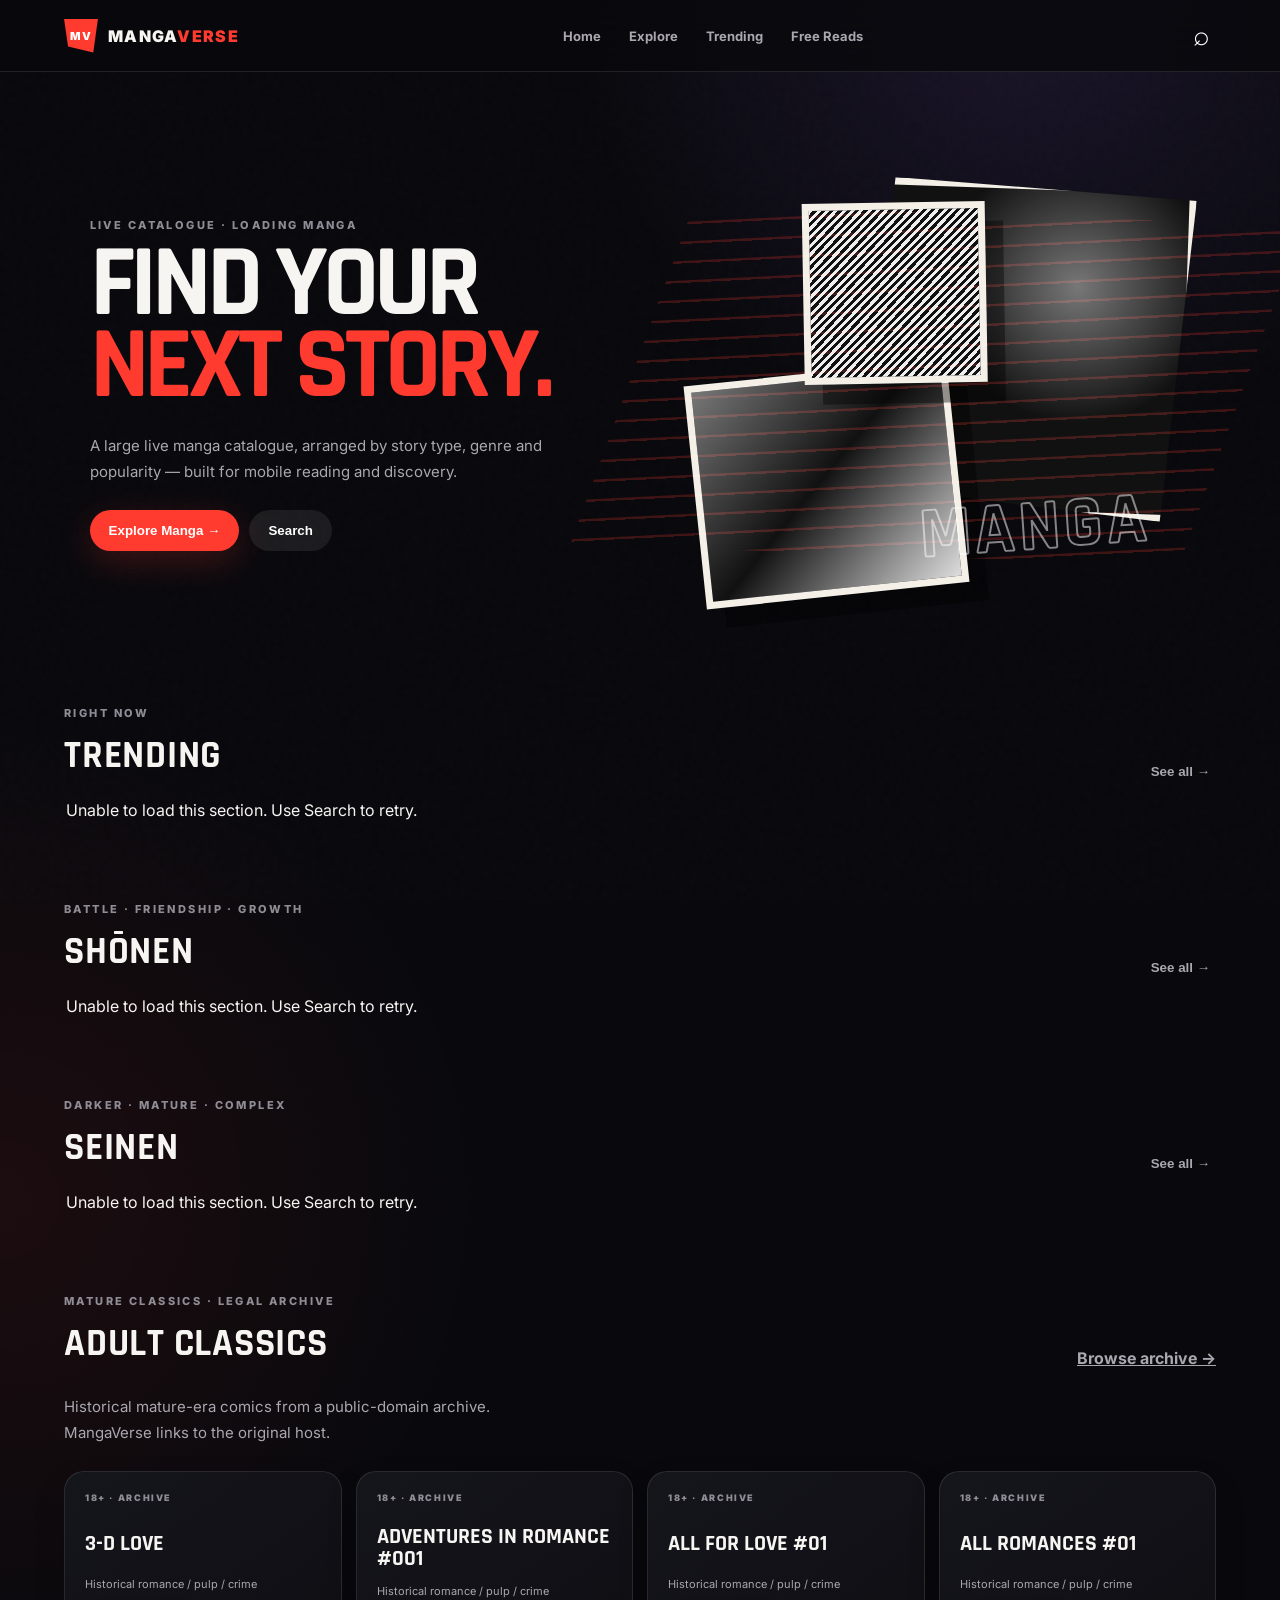
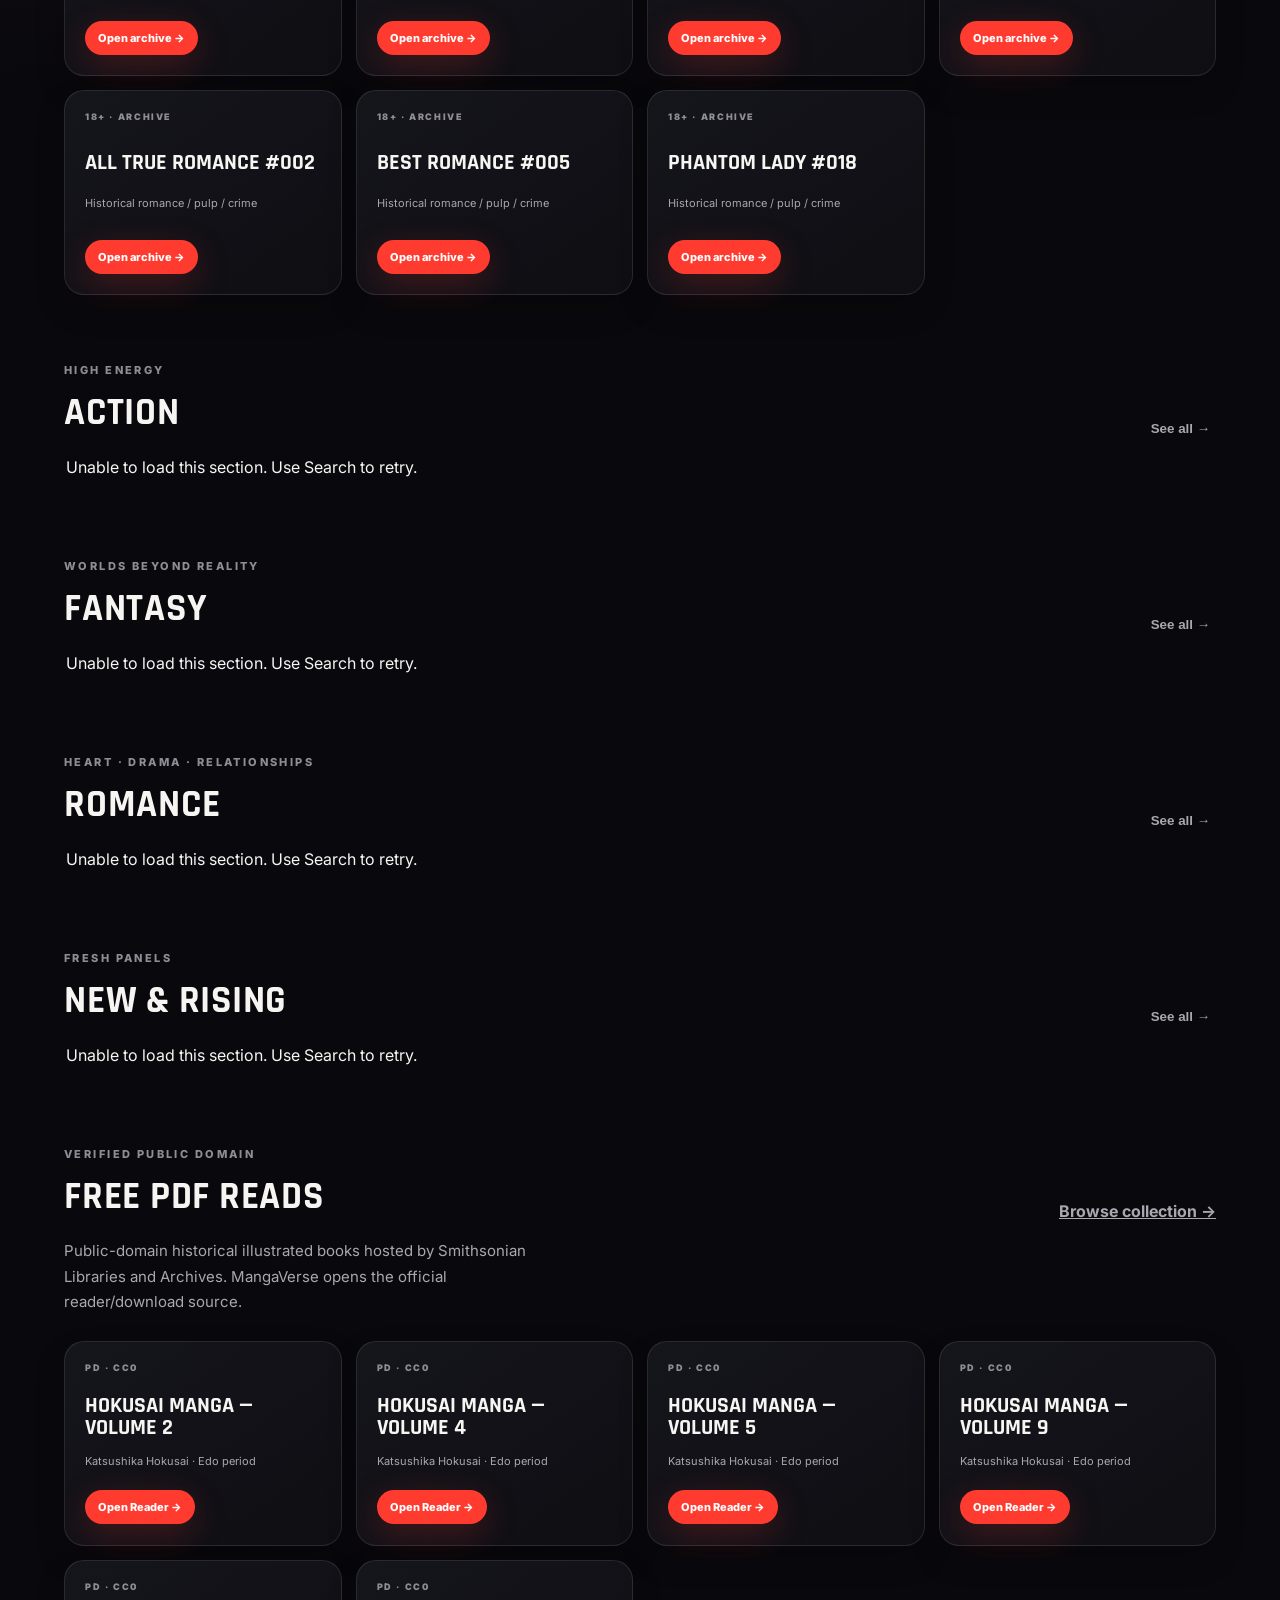
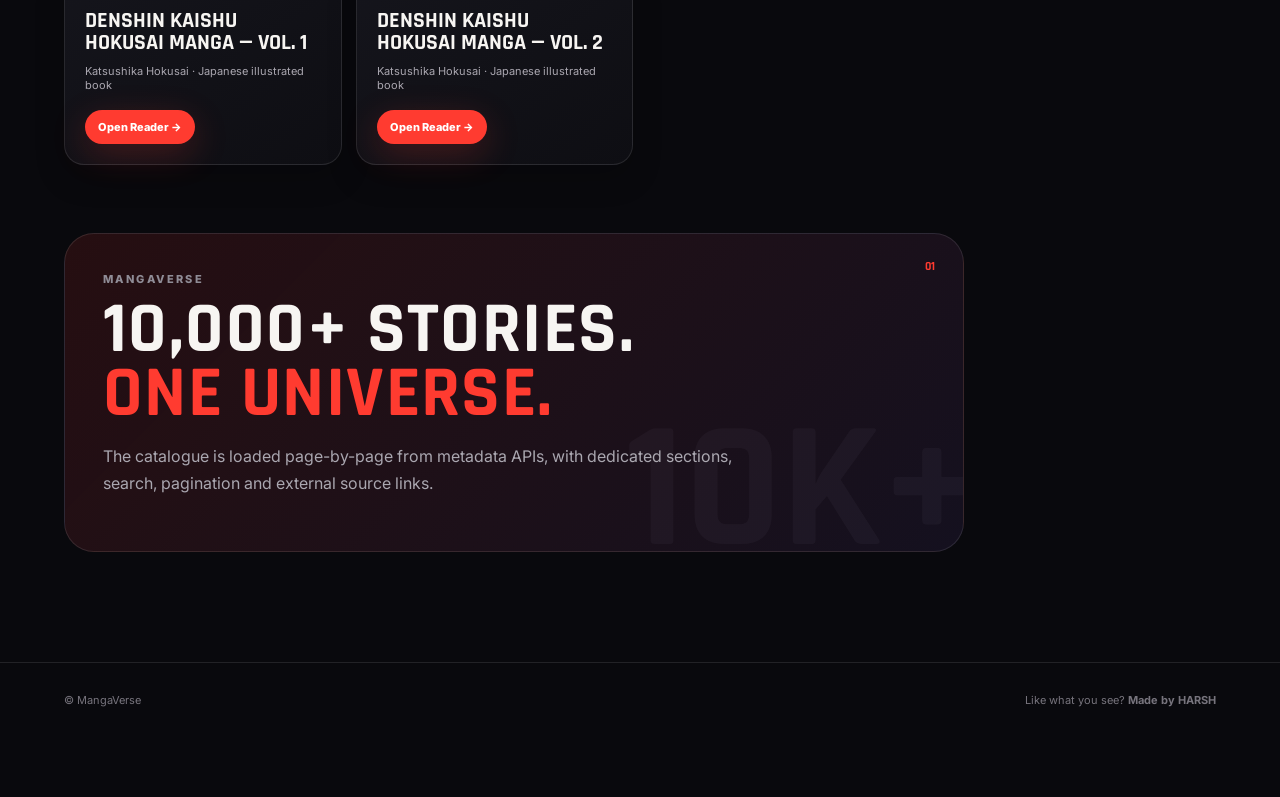
==== commit fa973c2e: "Reorganize MangaVerse into full genre sections and fix catalogue UI" ====
--- a/index.html
+++ b/index.html
@@ -4,10 +4,10 @@
   <meta charset="UTF-8" />
   <meta name="viewport" content="width=device-width, initial-scale=1, viewport-fit=cover" />
   <meta name="theme-color" content="#09090d" />
-  <meta name="description" content="MangaVerse — discover Shōnen, Seinen and public-domain manga." />
+  <meta name="description" content="MangaVerse — discover Shōnen, Seinen, action, fantasy, romance and public-domain manga." />
   <title>MangaVerse — Beyond the Panel</title>
   <link rel="preconnect" href="https://fonts.googleapis.com" />
-  <link rel="preconnect" href="https://fonts.gstatic.com" crossorigin />
+  <link rel="preconnect" href="https://fonts.gstatic.com" />
   <link href="https://fonts.googleapis.com/css2?family=Inter:wght@400;500;600;700;800;900&family=Rajdhani:wght@500;600;700&display=swap" rel="stylesheet" />
   <link rel="stylesheet" href="styles.css" />
 </head>
@@ -21,68 +21,39 @@
 
   <main id="home">
     <section class="hero" aria-labelledby="heroTitle">
-      <div class="hero-copy"><p class="eyebrow" id="catalogLabel">LIVE CATALOGUE · LOADING MANGA</p><h1 id="heroTitle">Find your<br><em>next story.</em></h1><p class="hero-text">Discover Shōnen, Seinen and thousands of manga worlds — curated for the way you read.</p><div class="hero-actions"><button class="primary-btn" id="exploreBtn">Explore Manga <span>→</span></button><button class="ghost-btn" id="heroSearch">Search</button></div></div>
+      <div class="hero-copy"><p class="eyebrow" id="catalogLabel">LIVE CATALOGUE · LOADING MANGA</p><h1 id="heroTitle">Find your<br><em>next story.</em></h1><p class="hero-text">A large live manga catalogue, arranged by story type, genre and popularity — built for mobile reading and discovery.</p><div class="hero-actions"><button class="primary-btn" id="exploreBtn">Explore Manga <span>→</span></button><button class="ghost-btn" id="heroSearch">Search</button></div></div>
       <div class="hero-art" aria-hidden="true"><div class="panel p1"></div><div class="panel p2"></div><div class="panel p3"></div><div class="speed-lines"></div><span class="hero-word">MANGA</span></div>
     </section>
 
     <section class="section" id="trending"><div class="section-head"><div><p class="eyebrow">RIGHT NOW</p><h2>Trending</h2></div><button class="see-all" data-query="TRENDING">See all →</button></div><div class="rail" id="trendingRail"><div class="skeleton-row"></div></div></section>
-    <section class="section" id="explore"><div class="section-head"><div><p class="eyebrow">CHOOSE YOUR WORLD</p><h2>Shōnen</h2></div><button class="see-all" data-query="SHONEN">See all →</button></div><div class="rail" id="shonenRail"><div class="skeleton-row"></div></div></section>
-    <section class="section"><div class="section-head"><div><p class="eyebrow">FOR THE DARKER STORIES</p><h2>Seinen</h2></div><button class="see-all" data-query="SEINEN">See all →</button></div><div class="rail" id="seinenRail"><div class="skeleton-row"></div></div></section>
+    <section class="section" id="explore"><div class="section-head"><div><p class="eyebrow">BATTLE · FRIENDSHIP · GROWTH</p><h2>Shōnen</h2></div><button class="see-all" data-query="SHONEN">See all →</button></div><div class="rail" id="shonenRail"><div class="skeleton-row"></div></div></section>
+    <section class="section"><div class="section-head"><div><p class="eyebrow">DARKER · MATURE · COMPLEX</p><h2>Seinen</h2></div><button class="see-all" data-query="SEINEN">See all →</button></div><div class="rail" id="seinenRail"><div class="skeleton-row"></div></div></section>
+    <section class="section"><div class="section-head"><div><p class="eyebrow">HIGH ENERGY</p><h2>Action</h2></div><button class="see-all" data-query="ACTION">See all →</button></div><div class="rail" id="actionRail"><div class="skeleton-row"></div></div></section>
+    <section class="section"><div class="section-head"><div><p class="eyebrow">WORLDS BEYOND REALITY</p><h2>Fantasy</h2></div><button class="see-all" data-query="FANTASY">See all →</button></div><div class="rail" id="fantasyRail"><div class="skeleton-row"></div></div></section>
+    <section class="section"><div class="section-head"><div><p class="eyebrow">HEART · DRAMA · RELATIONSHIPS</p><h2>Romance</h2></div><button class="see-all" data-query="ROMANCE">See all →</button></div><div class="rail" id="romanceRail"><div class="skeleton-row"></div></div></section>
     <section class="section"><div class="section-head"><div><p class="eyebrow">FRESH PANELS</p><h2>New & Rising</h2></div><button class="see-all" data-query="NEW">See all →</button></div><div class="rail" id="newRail"><div class="skeleton-row"></div></div></section>
 
     <section class="section" id="freeReads">
-      <div class="section-head"><div><p class="eyebrow">VERIFIED PUBLIC DOMAIN</p><h2>Free PDF Reads</h2></div><a class="see-all" href="https://library.si.edu/digital-library/collection/japanese-illustrated-books/list" target="_blank" rel="noopener">Browse collection →</a></div>
-      <p class="hero-text" style="margin-top:0">These editions are hosted by Smithsonian Libraries and Archives. Tap a card to open the official online reader/download page.</p>
+      <div class="section-head"><div><p class="eyebrow">VERIFIED PUBLIC DOMAIN</p><h2>Free PDF Reads</h2></div><a class="see-all" href="https://library.si.edu/digital-library/collection/japanese-illustrated-books/list" target="_blank" rel="noopener noreferrer">Browse collection →</a></div>
+      <p class="hero-text" style="margin-top:0">Public-domain historical illustrated books hosted by Smithsonian Libraries and Archives. MangaVerse opens the official reader/download source.</p>
       <div class="free-pdf-grid">
-        <article class="pdf-card"><span>PD · CC0</span><h3>Hokusai Manga — Volume 2</h3><p>Katsushika Hokusai · Edo period</p><a class="primary-btn" href="https://library.si.edu/digital-library/book/hokusaimangav2kats" target="_blank" rel="noopener">Open PDF / Reader →</a></article>
-        <article class="pdf-card"><span>PD · CC0</span><h3>Hokusai Manga — Volume 4</h3><p>Katsushika Hokusai · Edo period</p><a class="primary-btn" href="https://library.si.edu/digital-library/book/hokusaimangav4kats" target="_blank" rel="noopener">Open PDF / Reader →</a></article>
-        <article class="pdf-card"><span>PD · CC0</span><h3>Hokusai Manga — Volume 5</h3><p>Katsushika Hokusai · Edo period</p><a class="primary-btn" href="https://library.si.edu/digital-library/book/hokusaimangav5katsa" target="_blank" rel="noopener">Open PDF / Reader →</a></article>
-        <article class="pdf-card"><span>PD · CC0</span><h3>Hokusai Manga — Volume 9</h3><p>Katsushika Hokusai · Edo period</p><a class="primary-btn" href="https://library.si.edu/digital-library/book/hokusaimangav9kats" target="_blank" rel="noopener">Open PDF / Reader →</a></article>
-        <article class="pdf-card"><span>PD · CC0</span><h3>Denshin Kaishu Hokusai Manga — Vol. 1</h3><p>Katsushika Hokusai · Japanese illustrated book</p><a class="primary-btn" href="https://library.si.edu/digital-library/book/denshinkaishuhov1kats" target="_blank" rel="noopener">Open PDF / Reader →</a></article>
-        <article class="pdf-card"><span>PD · CC0</span><h3>Denshin Kaishu Hokusai Manga — Vol. 2</h3><p>Katsushika Hokusai · Japanese illustrated book</p><a class="primary-btn" href="https://library.si.edu/digital-library/book/denshinkaishuhov2katsa" target="_blank" rel="noopener">Open PDF / Reader →</a></article>
-        <article class="pdf-card"><span>PD · CC0</span><h3>Denshin Kaishu Hokusai Manga — Vol. 3</h3><p>Katsushika Hokusai · Japanese illustrated book</p><a class="primary-btn" href="https://library.si.edu/digital-library/book/denshinkaishuhov3kats" target="_blank" rel="noopener">Open PDF / Reader →</a></article>
-        <article class="pdf-card"><span>PD · CC0</span><h3>Denshin Kaishu Hokusai Manga — Vol. 4</h3><p>Katsushika Hokusai · Japanese illustrated book</p><a class="primary-btn" href="https://library.si.edu/digital-library/book/denshinkaishuhov4katsa" target="_blank" rel="noopener">Open PDF / Reader →</a></article>
-        <article class="pdf-card"><span>PD · CC0</span><h3>Denshin Kaishu Hokusai Manga — Vol. 5</h3><p>Katsushika Hokusai · Japanese illustrated book</p><a class="primary-btn" href="https://library.si.edu/digital-library/book/denshinkaishuhov5kats" target="_blank" rel="noopener">Open PDF / Reader →</a></article>
-        <article class="pdf-card"><span>PD · CC0</span><h3>Denshin Kaishu Hokusai Manga — Vol. 6</h3><p>Katsushika Hokusai · Japanese illustrated book</p><a class="primary-btn" href="https://library.si.edu/digital-library/book/denshinkaishuhov6katsa" target="_blank" rel="noopener">Open PDF / Reader →</a></article>
-        <article class="pdf-card"><span>PD · CC0</span><h3>Denshin Kaishu Hokusai Manga — Vol. 7</h3><p>Katsushika Hokusai · Japanese illustrated book</p><a class="primary-btn" href="https://library.si.edu/digital-library/book/denshinkaishuhov7kats" target="_blank" rel="noopener">Open PDF / Reader →</a></article>
-        <article class="pdf-card"><span>PD · CC0</span><h3>Denshin Kaishu Hokusai Manga — Vol. 8</h3><p>Katsushika Hokusai · Japanese illustrated book</p><a class="primary-btn" href="https://library.si.edu/digital-library/book/denshinkaishuhov8katsa" target="_blank" rel="noopener">Open PDF / Reader →</a></article>
-        <article class="pdf-card"><span>PD · CC0</span><h3>Denshin Kaishu Hokusai Manga — Vol. 9</h3><p>Katsushika Hokusai · Japanese illustrated book</p><a class="primary-btn" href="https://library.si.edu/digital-library/book/denshinkaishuhov9kats" target="_blank" rel="noopener">Open PDF / Reader →</a></article>
-        <article class="pdf-card"><span>PD · CC0</span><h3>Denshin Kaishu Hokusai Manga — Vol. 10</h3><p>Katsushika Hokusai · Japanese illustrated book</p><a class="primary-btn" href="https://library.si.edu/digital-library/book/denshinkaishuhov10kats" target="_blank" rel="noopener">Open PDF / Reader →</a></article>
-        <article class="pdf-card"><span>PD · CC0</span><h3>Denshin Kaishu Hokusai Manga — Vol. 11</h3><p>Katsushika Hokusai · Japanese illustrated book</p><a class="primary-btn" href="https://library.si.edu/digital-library/book/denshinkaishuhov11katsa" target="_blank" rel="noopener">Open PDF / Reader →</a></article>
-        <article class="pdf-card"><span>PD · CC0</span><h3>Denshin Kaishu Hokusai Manga — Vol. 12</h3><p>Katsushika Hokusai · Japanese illustrated book</p><a class="primary-btn" href="https://library.si.edu/digital-library/book/denshinkaishuhov12kats" target="_blank" rel="noopener">Open PDF / Reader →</a></article>
-        <article class="pdf-card"><span>PD · CC0</span><h3>Denshin Kaishu Hokusai Manga — Vol. 13</h3><p>Katsushika Hokusai · Japanese illustrated book</p><a class="primary-btn" href="https://library.si.edu/digital-library/book/denshinkaishuhov13katsa" target="_blank" rel="noopener">Open PDF / Reader →</a></article>
-        <article class="pdf-card"><span>PD · CC0</span><h3>Denshin Kaishu Hokusai Manga — Vol. 14</h3><p>Katsushika Hokusai · Japanese illustrated book</p><a class="primary-btn" href="https://library.si.edu/digital-library/book/denshinkaishuhov14kats" target="_blank" rel="noopener">Open PDF / Reader →</a></article>
+        <article class="pdf-card"><span>PD · CC0</span><h3>Hokusai Manga — Volume 2</h3><p>Katsushika Hokusai · Edo period</p><a class="primary-btn" href="https://library.si.edu/digital-library/book/hokusaimangav2kats" target="_blank" rel="noopener noreferrer">Open Reader →</a></article>
+        <article class="pdf-card"><span>PD · CC0</span><h3>Hokusai Manga — Volume 4</h3><p>Katsushika Hokusai · Edo period</p><a class="primary-btn" href="https://library.si.edu/digital-library/book/hokusaimangav4kats" target="_blank" rel="noopener noreferrer">Open Reader →</a></article>
+        <article class="pdf-card"><span>PD · CC0</span><h3>Hokusai Manga — Volume 5</h3><p>Katsushika Hokusai · Edo period</p><a class="primary-btn" href="https://library.si.edu/digital-library/book/hokusaimangav5katsa" target="_blank" rel="noopener noreferrer">Open Reader →</a></article>
+        <article class="pdf-card"><span>PD · CC0</span><h3>Hokusai Manga — Volume 9</h3><p>Katsushika Hokusai · Edo period</p><a class="primary-btn" href="https://library.si.edu/digital-library/book/hokusaimangav9kats" target="_blank" rel="noopener noreferrer">Open Reader →</a></article>
+        <article class="pdf-card"><span>PD · CC0</span><h3>Denshin Kaishu Hokusai Manga — Vol. 1</h3><p>Katsushika Hokusai · Japanese illustrated book</p><a class="primary-btn" href="https://library.si.edu/digital-library/book/denshinkaishuhov1kats" target="_blank" rel="noopener noreferrer">Open Reader →</a></article>
+        <article class="pdf-card"><span>PD · CC0</span><h3>Denshin Kaishu Hokusai Manga — Vol. 2</h3><p>Katsushika Hokusai · Japanese illustrated book</p><a class="primary-btn" href="https://library.si.edu/digital-library/book/denshinkaishuhov2katsa" target="_blank" rel="noopener noreferrer">Open Reader →</a></article>
       </div>
-      <div class="manifesto-card" style="margin-top:18px"><p class="eyebrow">WHY THESE LINKS?</p><h2>Official sources.<br><em>No pirate mirrors.</em></h2><p>Smithsonian marks these historical Hokusai works as public domain/CC0 and provides the online reader plus PDF download. MangaVerse links to the original host rather than re-uploading the files.</p></div>
     </section>
 
-    <section class="section manifesto"><div class="manifesto-card"><span class="panel-number">01</span><p class="eyebrow">MANGAVERSE</p><h2><span id="catalogCount">10,000+</span> stories.<br><em>One universe.</em></h2><p>The catalogue is live and paginated: MangaVerse loads manga metadata and covers on demand instead of shipping thousands of records with the website.</p></div></section>
+    <section class="section manifesto"><div class="manifesto-card"><span class="panel-number">01</span><p class="eyebrow">MANGAVERSE</p><h2><span id="catalogCount">10,000+</span> stories.<br><em>One universe.</em></h2><p>The catalogue is loaded page-by-page from metadata APIs, with dedicated sections, search, pagination and external source links.</p></div></section>
   </main>
 
   <footer><span>© MangaVerse</span><span>Like what you see? <strong>Made by HARSH</strong></span></footer>
-
   <nav class="bottom-nav" aria-label="Mobile navigation"><a class="active" href="#home">⌂<span>Home</span></a><a href="#explore">◈<span>Explore</span></a><button id="bottomSearch">⌕<span>Search</span></button><a href="#trending">✦<span>Trending</span></a><a href="#freeReads">◉<span>Free Reads</span></a></nav>
 
-  <dialog id="searchDialog"><div class="dialog-inner"><button class="close-btn" id="closeSearch">×</button><p class="eyebrow">SEARCH THE VERSE</p><h2>What are you<br><em>looking for?</em></h2><form id="searchForm"><input id="searchInput" autocomplete="off" placeholder="Title, author, manga..." /><button class="primary-btn">Search →</button></form><div class="filter-row"><button class="filter active" data-genre="" data-tag="">All</button><button class="filter" data-genre="Action">Action</button><button class="filter" data-genre="Fantasy">Fantasy</button><button class="filter" data-genre="" data-tag="Shounen">Shōnen</button><button class="filter" data-genre="" data-tag="Seinen">Seinen</button><button class="filter" data-genre="Romance">Romance</button></div><div id="searchResults" class="search-results"></div></div></dialog>
-
+  <dialog id="searchDialog"><div class="dialog-inner"><button class="close-btn" id="closeSearch">×</button><p class="eyebrow">SEARCH THE VERSE</p><h2>Find a<br><em>story.</em></h2><form id="searchForm"><input id="searchInput" autocomplete="off" placeholder="Title, author, manga..." /><button class="primary-btn">Search →</button></form><div class="filter-row"><button class="filter active" data-genre="" data-tag="">All</button><button class="filter" data-genre="Action">Action</button><button class="filter" data-genre="Fantasy">Fantasy</button><button class="filter" data-genre="Romance">Romance</button><button class="filter" data-tag="Shounen">Shōnen</button><button class="filter" data-tag="Seinen">Seinen</button></div><div class="sort-row"><label for="sortSelect">Sort</label><select id="sortSelect"><option value="POPULARITY_DESC">Most popular</option><option value="START_DATE_DESC">Newest</option></select></div><div id="searchResults" class="search-results"></div></div></dialog>
   <dialog id="detailDialog"><div class="detail-inner"><button class="close-btn" id="closeDetail">×</button><div id="detailContent"></div></div></dialog>
   <script src="app.js"></script>
-  <script>
-    // Keep the mature/public-domain collection with the manga discovery sections,
-    // rather than letting the dynamically-created section fall to the page footer.
-    const placeMatureSection = () => {
-      const mature = document.getElementById('matureClassics');
-      if (!mature) return false;
-      const seinen = [...document.querySelectorAll('main > .section')].find(s => s.querySelector('h2')?.textContent.trim() === 'Seinen');
-      if (!seinen) return false;
-      if (mature.previousElementSibling !== seinen) seinen.insertAdjacentElement('afterend', mature);
-      return true;
-    };
-    const matureWatcher = new MutationObserver(() => {
-      if (placeMatureSection()) matureWatcher.disconnect();
-    });
-    matureWatcher.observe(document.querySelector('main'), {childList:true, subtree:true});
-    placeMatureSection();
-  </script>
 </body>
 </html>
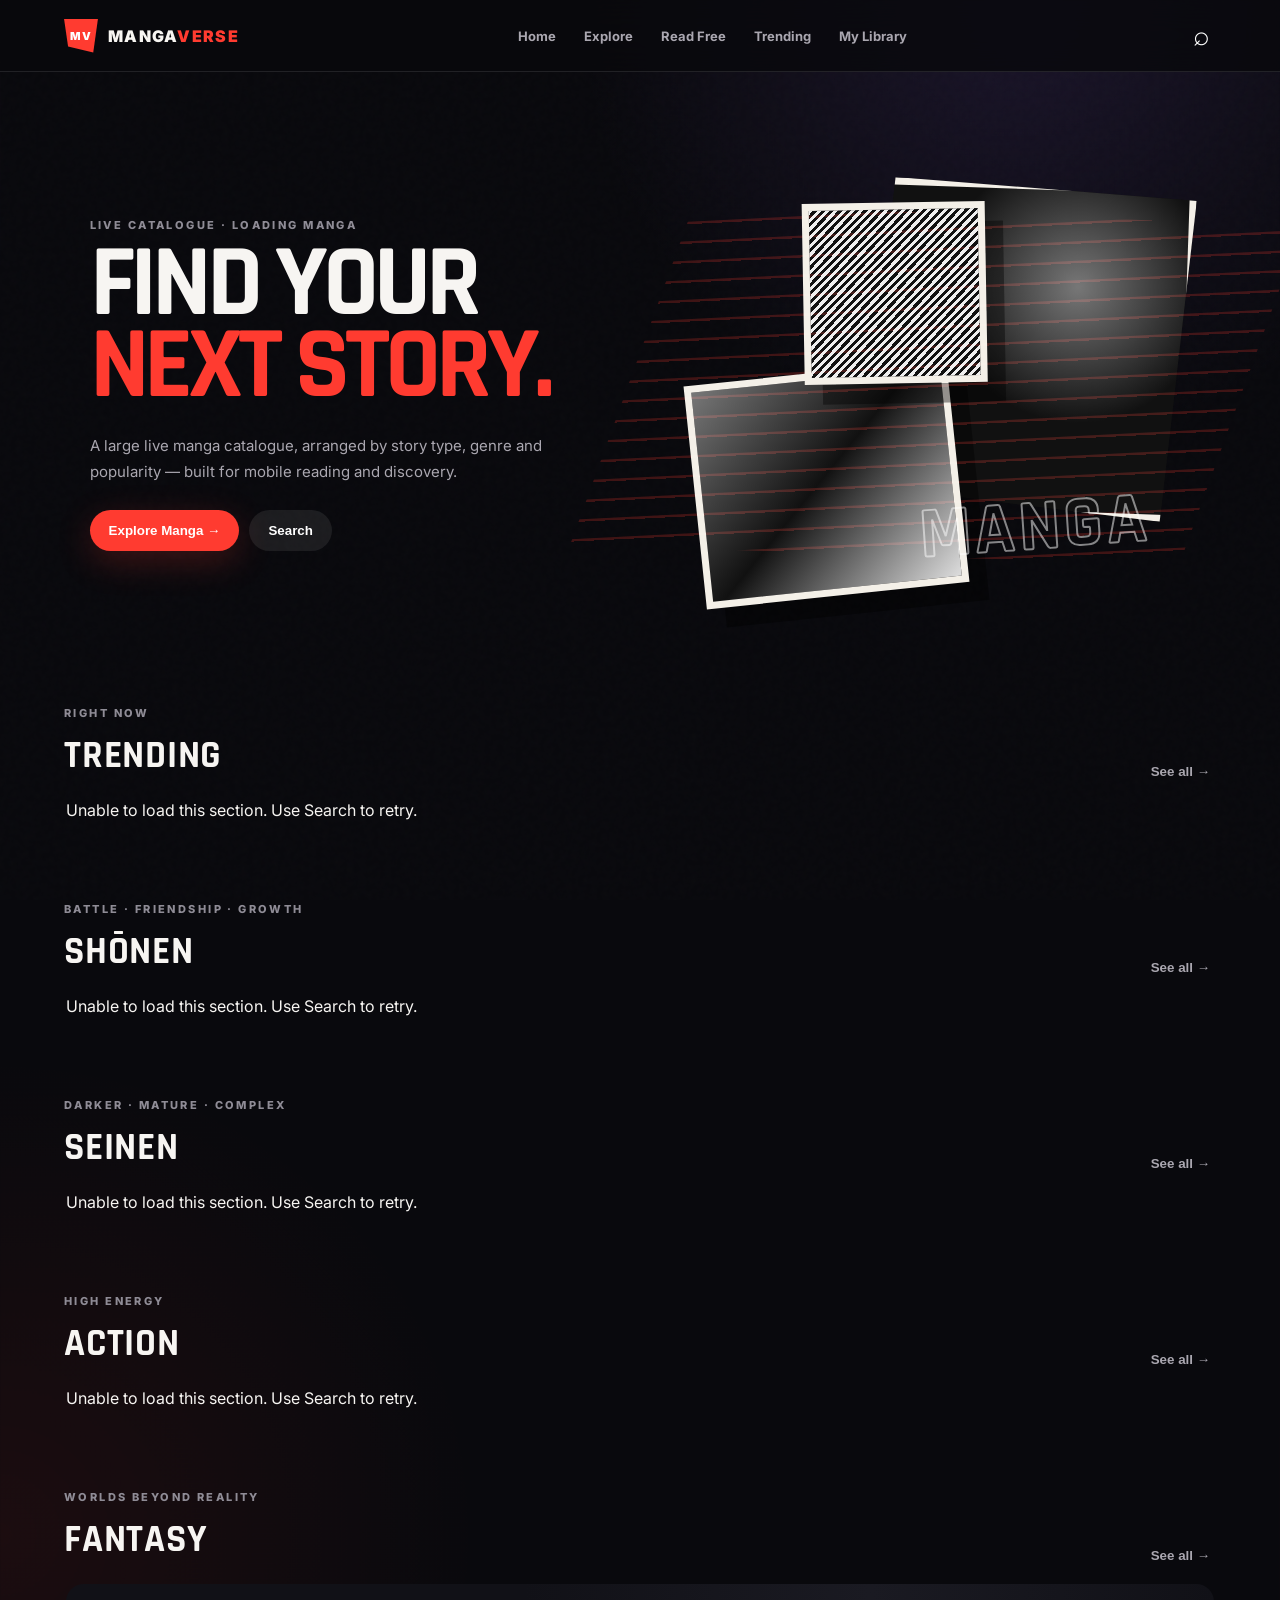
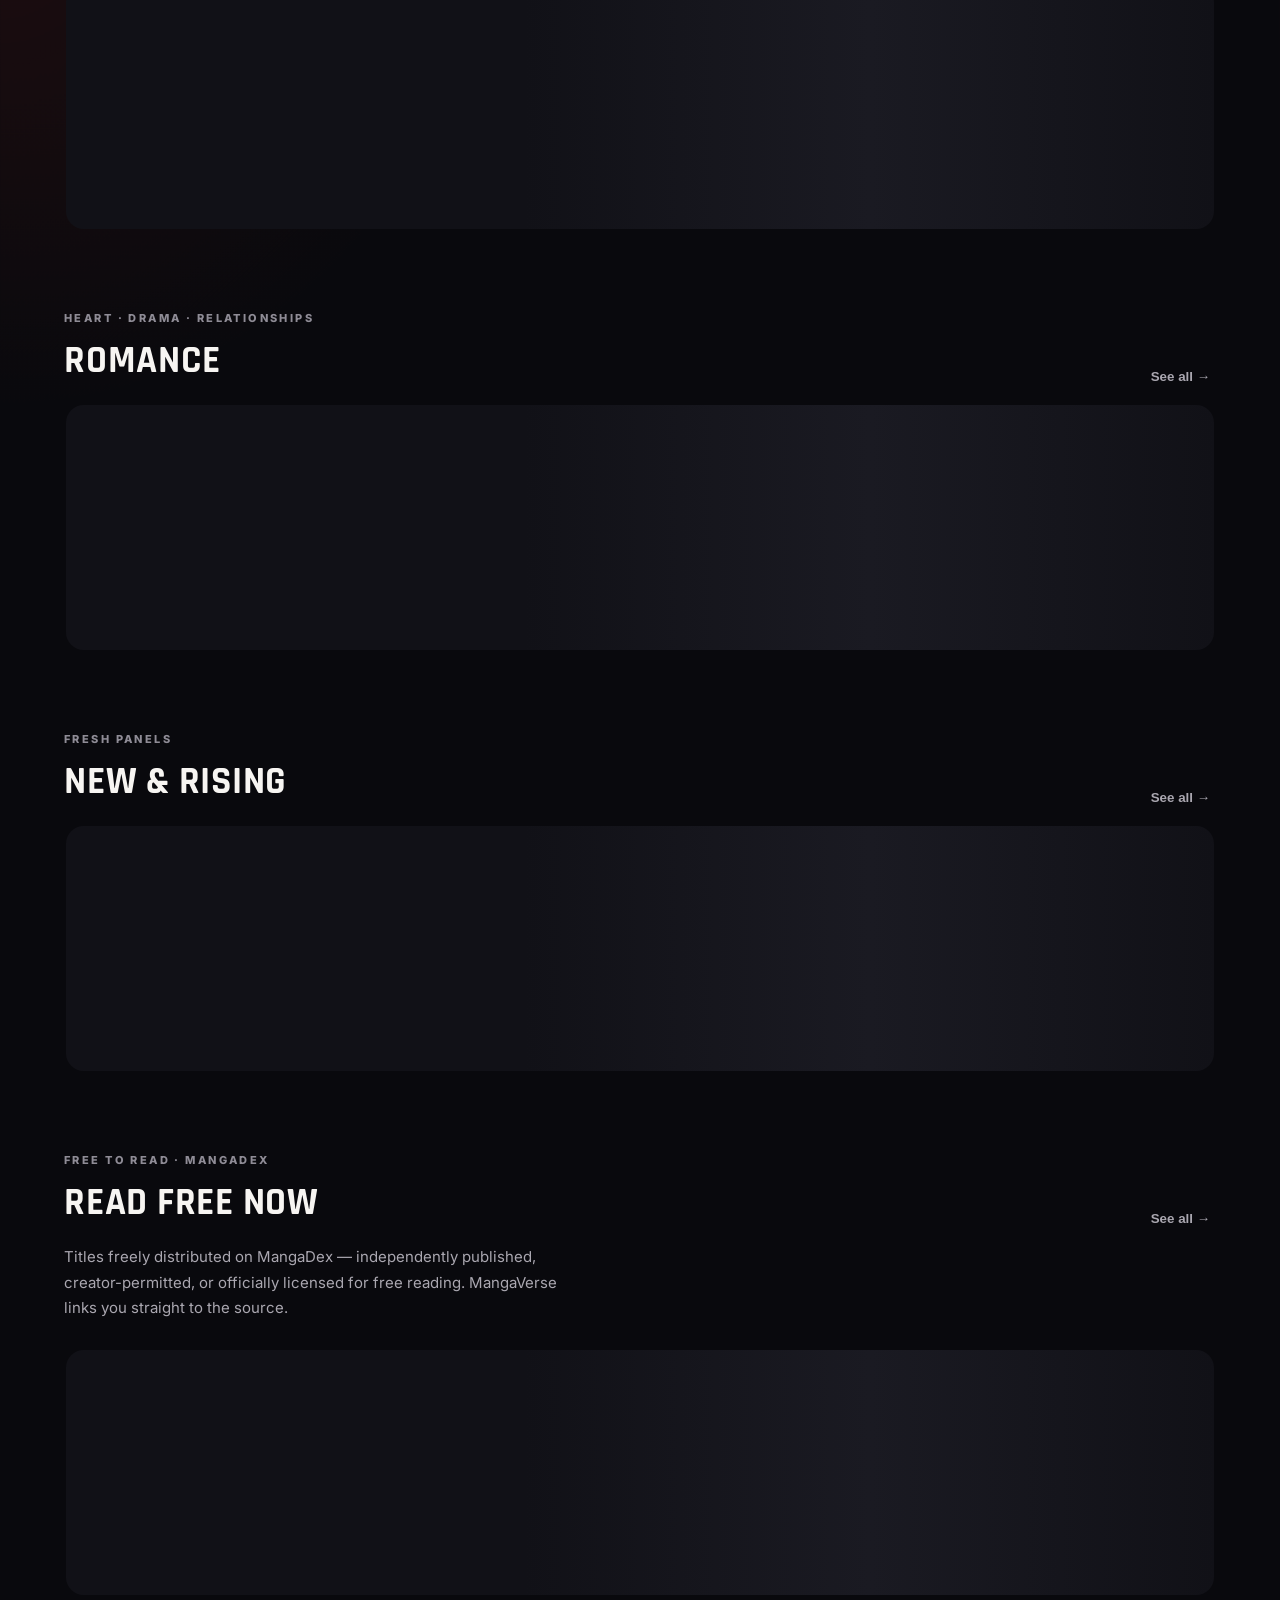
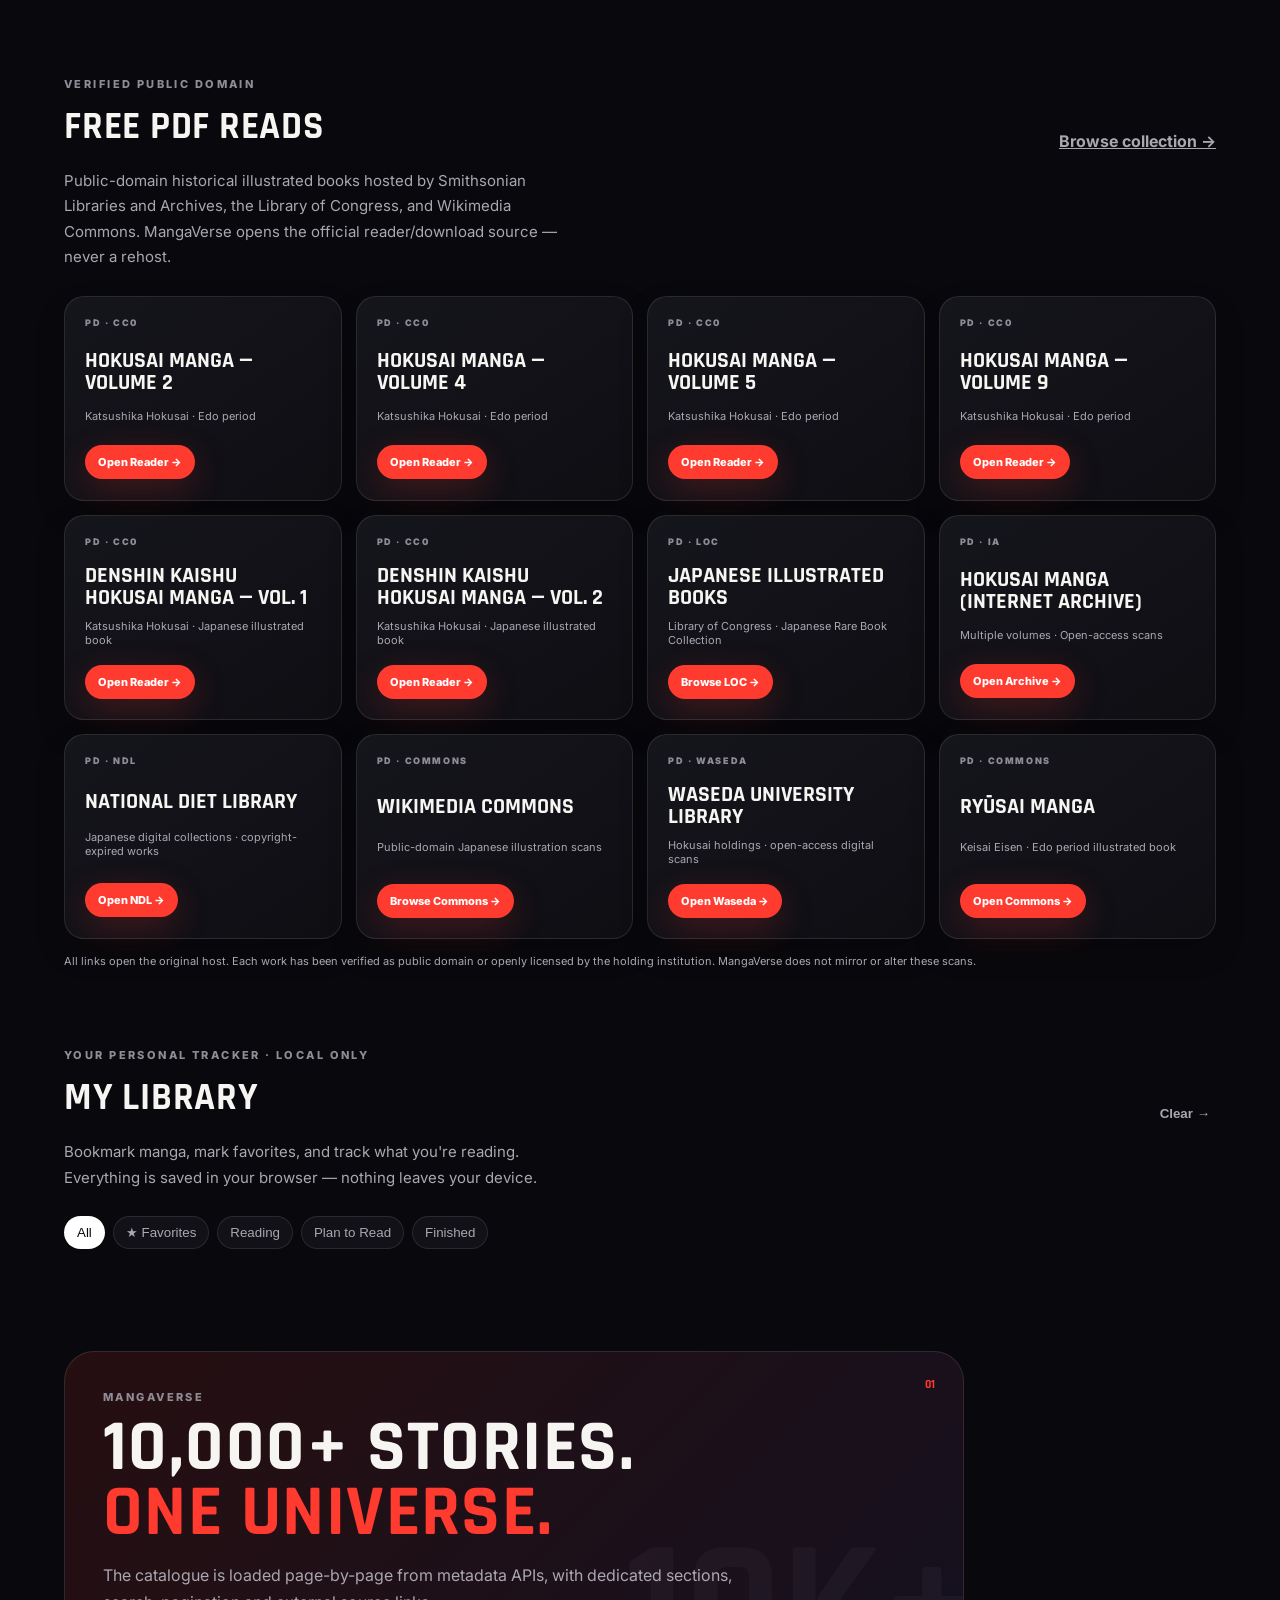
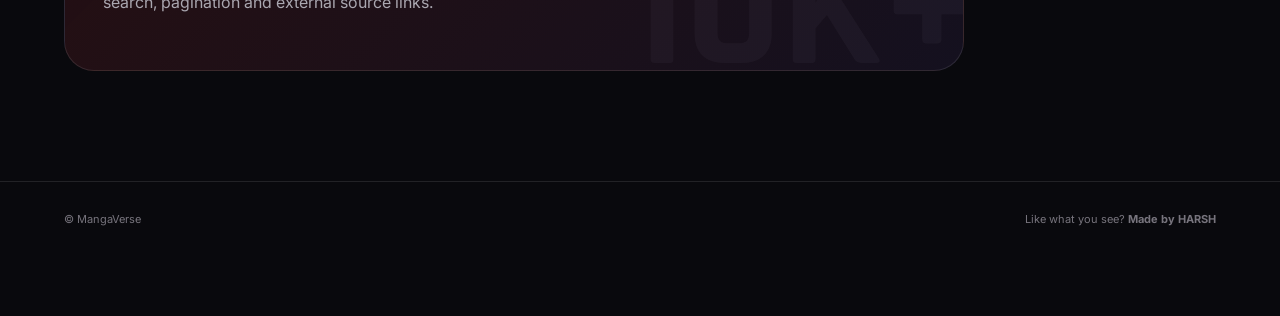
==== commit c4e0b550: "@ Add MangaDex free-to-read section, reading tracker, and expanded public-domain sources - Wire up M" ====
--- a/index.html
+++ b/index.html
@@ -15,7 +15,7 @@
   <div class="grain" aria-hidden="true"></div>
   <header class="topbar">
     <a class="brand" href="#home" aria-label="MangaVerse home"><span class="brand-mark">MV</span><span>MANGA<span>VERSE</span></span></a>
-    <nav class="desktop-nav" aria-label="Primary"><a href="#home">Home</a><a href="#explore">Explore</a><a href="#trending">Trending</a><a href="#freeReads">Free Reads</a></nav>
+    <nav class="desktop-nav" aria-label="Primary"><a href="#home">Home</a><a href="#explore">Explore</a><a href="#readFree">Read Free</a><a href="#trending">Trending</a><a href="#myLibrary">My Library</a></nav>
     <button class="icon-btn" id="openSearch" aria-label="Search">⌕</button>
   </header>
 
@@ -33,9 +33,15 @@
     <section class="section"><div class="section-head"><div><p class="eyebrow">HEART · DRAMA · RELATIONSHIPS</p><h2>Romance</h2></div><button class="see-all" data-query="ROMANCE">See all →</button></div><div class="rail" id="romanceRail"><div class="skeleton-row"></div></div></section>
     <section class="section"><div class="section-head"><div><p class="eyebrow">FRESH PANELS</p><h2>New & Rising</h2></div><button class="see-all" data-query="NEW">See all →</button></div><div class="rail" id="newRail"><div class="skeleton-row"></div></div></section>
 
+    <section class="section" id="readFree">
+      <div class="section-head"><div><p class="eyebrow">FREE TO READ · MANGADEX</p><h2>Read Free Now</h2></div><button class="see-all" id="seeAllMangadex">See all →</button></div>
+      <p class="hero-text" style="margin-top:0">Titles freely distributed on MangaDex — independently published, creator-permitted, or officially licensed for free reading. MangaVerse links you straight to the source.</p>
+      <div class="rail" id="mangadexRail"><div class="skeleton-row"></div></div>
+    </section>
+
     <section class="section" id="freeReads">
       <div class="section-head"><div><p class="eyebrow">VERIFIED PUBLIC DOMAIN</p><h2>Free PDF Reads</h2></div><a class="see-all" href="https://library.si.edu/digital-library/collection/japanese-illustrated-books/list" target="_blank" rel="noopener noreferrer">Browse collection →</a></div>
-      <p class="hero-text" style="margin-top:0">Public-domain historical illustrated books hosted by Smithsonian Libraries and Archives. MangaVerse opens the official reader/download source.</p>
+      <p class="hero-text" style="margin-top:0">Public-domain historical illustrated books hosted by Smithsonian Libraries and Archives, the Library of Congress, and Wikimedia Commons. MangaVerse opens the official reader/download source — never a rehost.</p>
       <div class="free-pdf-grid">
         <article class="pdf-card"><span>PD · CC0</span><h3>Hokusai Manga — Volume 2</h3><p>Katsushika Hokusai · Edo period</p><a class="primary-btn" href="https://library.si.edu/digital-library/book/hokusaimangav2kats" target="_blank" rel="noopener noreferrer">Open Reader →</a></article>
         <article class="pdf-card"><span>PD · CC0</span><h3>Hokusai Manga — Volume 4</h3><p>Katsushika Hokusai · Edo period</p><a class="primary-btn" href="https://library.si.edu/digital-library/book/hokusaimangav4kats" target="_blank" rel="noopener noreferrer">Open Reader →</a></article>
@@ -43,14 +49,34 @@
         <article class="pdf-card"><span>PD · CC0</span><h3>Hokusai Manga — Volume 9</h3><p>Katsushika Hokusai · Edo period</p><a class="primary-btn" href="https://library.si.edu/digital-library/book/hokusaimangav9kats" target="_blank" rel="noopener noreferrer">Open Reader →</a></article>
         <article class="pdf-card"><span>PD · CC0</span><h3>Denshin Kaishu Hokusai Manga — Vol. 1</h3><p>Katsushika Hokusai · Japanese illustrated book</p><a class="primary-btn" href="https://library.si.edu/digital-library/book/denshinkaishuhov1kats" target="_blank" rel="noopener noreferrer">Open Reader →</a></article>
         <article class="pdf-card"><span>PD · CC0</span><h3>Denshin Kaishu Hokusai Manga — Vol. 2</h3><p>Katsushika Hokusai · Japanese illustrated book</p><a class="primary-btn" href="https://library.si.edu/digital-library/book/denshinkaishuhov2katsa" target="_blank" rel="noopener noreferrer">Open Reader →</a></article>
+        <article class="pdf-card"><span>PD · LOC</span><h3>Japanese Illustrated Books</h3><p>Library of Congress · Japanese Rare Book Collection</p><a class="primary-btn" href="https://www.loc.gov/collections/japanese-rare-books/about-this-collection/" target="_blank" rel="noopener noreferrer">Browse LOC →</a></article>
+        <article class="pdf-card"><span>PD · IA</span><h3>Hokusai Manga (Internet Archive)</h3><p>Multiple volumes · Open-access scans</p><a class="primary-btn" href="https://archive.org/details/hokusaimanga01kats" target="_blank" rel="noopener noreferrer">Open Archive →</a></article>
+        <article class="pdf-card"><span>PD · NDL</span><h3>National Diet Library</h3><p>Japanese digital collections · copyright-expired works</p><a class="primary-btn" href="https://www.ndl.go.jp/en/dlib/" target="_blank" rel="noopener noreferrer">Open NDL →</a></article>
+        <article class="pdf-card"><span>PD · COMMONS</span><h3>Wikimedia Commons</h3><p>Public-domain Japanese illustration scans</p><a class="primary-btn" href="https://commons.wikimedia.org/wiki/Category:Hokusai" target="_blank" rel="noopener noreferrer">Browse Commons →</a></article>
+        <article class="pdf-card"><span>PD · WASEDA</span><h3>Waseda University Library</h3><p>Hokusai holdings · open-access digital scans</p><a class="primary-btn" href="https://www.wul.waseda.ac.jp/kotenseki/search.php?k=on&t=%E5%8D%97%E8%82%B2" target="_blank" rel="noopener noreferrer">Open Waseda →</a></article>
+        <article class="pdf-card"><span>PD · COMMONS</span><h3>Ryūsai Manga</h3><p>Keisai Eisen · Edo period illustrated book</p><a class="primary-btn" href="https://commons.wikimedia.org/wiki/Category:Keisai_Eisen" target="_blank" rel="noopener noreferrer">Open Commons →</a></article>
       </div>
+      <p class="source-note" style="margin-top:14px;font-size:11px;color:var(--muted)">All links open the original host. Each work has been verified as public domain or openly licensed by the holding institution. MangaVerse does not mirror or alter these scans.</p>
+    </section>
+
+    <section class="section" id="myLibrary">
+      <div class="section-head"><div><p class="eyebrow">YOUR PERSONAL TRACKER · LOCAL ONLY</p><h2>My Library</h2></div><button class="see-all" id="clearLibrary" style="color:#aaa7b0">Clear →</button></div>
+      <p class="hero-text" style="margin-top:0">Bookmark manga, mark favorites, and track what you're reading. Everything is saved in your browser — nothing leaves your device.</p>
+      <div class="filter-row" style="padding:0 0 14px">
+        <button class="filter active" data-lib="all">All</button>
+        <button class="filter" data-lib="favorites">★ Favorites</button>
+        <button class="filter" data-lib="reading">Reading</button>
+        <button class="filter" data-lib="plan">Plan to Read</button>
+        <button class="filter" data-lib="finished">Finished</button>
+      </div>
+      <div id="libraryGrid" class="search-results"></div>
     </section>
 
     <section class="section manifesto"><div class="manifesto-card"><span class="panel-number">01</span><p class="eyebrow">MANGAVERSE</p><h2><span id="catalogCount">10,000+</span> stories.<br><em>One universe.</em></h2><p>The catalogue is loaded page-by-page from metadata APIs, with dedicated sections, search, pagination and external source links.</p></div></section>
   </main>
 
   <footer><span>© MangaVerse</span><span>Like what you see? <strong>Made by HARSH</strong></span></footer>
-  <nav class="bottom-nav" aria-label="Mobile navigation"><a class="active" href="#home">⌂<span>Home</span></a><a href="#explore">◈<span>Explore</span></a><button id="bottomSearch">⌕<span>Search</span></button><a href="#trending">✦<span>Trending</span></a><a href="#freeReads">◉<span>Free Reads</span></a></nav>
+  <nav class="bottom-nav" aria-label="Mobile navigation"><a class="active" href="#home">⌂<span>Home</span></a><a href="#explore">◈<span>Explore</span></a><button id="bottomSearch">⌕<span>Search</span></button><a href="#readFree">⚡<span>Free</span></a><a href="#myLibrary">★<span>Library</span></a></nav>
 
   <dialog id="searchDialog"><div class="dialog-inner"><button class="close-btn" id="closeSearch">×</button><p class="eyebrow">SEARCH THE VERSE</p><h2>Find a<br><em>story.</em></h2><form id="searchForm"><input id="searchInput" autocomplete="off" placeholder="Title, author, manga..." /><button class="primary-btn">Search →</button></form><div class="filter-row"><button class="filter active" data-genre="" data-tag="">All</button><button class="filter" data-genre="Action">Action</button><button class="filter" data-genre="Fantasy">Fantasy</button><button class="filter" data-genre="Romance">Romance</button><button class="filter" data-tag="Shounen">Shōnen</button><button class="filter" data-tag="Seinen">Seinen</button></div><div class="sort-row"><label for="sortSelect">Sort</label><select id="sortSelect"><option value="POPULARITY_DESC">Most popular</option><option value="START_DATE_DESC">Newest</option></select></div><div id="searchResults" class="search-results"></div></div></dialog>
   <dialog id="detailDialog"><div class="detail-inner"><button class="close-btn" id="closeDetail">×</button><div id="detailContent"></div></div></dialog>
--- a/styles.css
+++ b/styles.css
@@ -1 +1,9 @@
-:root{--bg:#09090d;--surface:#111117;--surface2:#17171f;--text:#f7f5f2;--muted:#aaa7b0;--red:#ff3b30;--violet:#9d6cff;--line:rgba(255,255,255,.1);--radius:22px}*{box-sizing:border-box}html{scroll-behavior:smooth}body{margin:0;background:radial-gradient(circle at 80% 0%,rgba(157,108,255,.12),transparent 28rem),radial-gradient(circle at 0 30%,rgba(255,59,48,.08),transparent 30rem),var(--bg);color:var(--text);font-family:Inter,system-ui,sans-serif;overflow-x:hidden}.grain{position:fixed;inset:0;pointer-events:none;opacity:.035;background-image:url("data:image/svg+xml,%3Csvg viewBox='0 0 180 180' xmlns='http://www.w3.org/2000/svg'%3E%3Cfilter id='n'%3E%3CfeTurbulence type='fractalNoise' baseFrequency='.8' numOctaves='4' stitchTiles='stitch'/%3E%3C/filter%3E%3Crect width='100%25' height='100%25' filter='url(%23n)' opacity='.5'/%3E%3C/svg%3E")}.topbar{height:72px;padding:0 clamp(18px,5vw,64px);display:flex;align-items:center;justify-content:space-between;position:sticky;top:0;z-index:20;background:rgba(9,9,13,.82);backdrop-filter:blur(18px);border-bottom:1px solid var(--line)}.brand{color:var(--text);text-decoration:none;font-weight:900;letter-spacing:.08em;display:flex;align-items:center;gap:10px}.brand>span:last-child span{color:var(--red)}.brand-mark{width:34px;height:34px;display:grid;place-items:center;background:var(--red);clip-path:polygon(0 0,100% 0,86% 100%,12% 82%);font-size:11px;color:#fff}.desktop-nav{display:flex;gap:28px}.desktop-nav a{color:var(--muted);text-decoration:none;font-size:13px;font-weight:700}.desktop-nav a:hover{color:#fff}.icon-btn,.close-btn{border:0;background:transparent;color:#fff;font-size:28px;cursor:pointer}.hero{min-height:600px;display:grid;grid-template-columns:1fr .9fr;align-items:center;gap:30px;padding:70px clamp(22px,7vw,100px) 45px;position:relative}.eyebrow{font-size:11px;letter-spacing:.22em;color:#8f8c96;font-weight:800;margin:0 0 12px}.hero h1{font-family:Rajdhani,sans-serif;text-transform:uppercase;font-size:clamp(62px,8vw,112px);line-height:.8;letter-spacing:-.05em;margin:0;max-width:700px}.hero h1 em,h2 em{font-style:normal;color:var(--red)}.hero-text{max-width:500px;color:var(--muted);line-height:1.7;font-size:15px;margin:26px 0}.hero-actions{display:flex;gap:10px}.primary-btn,.ghost-btn{border:0;border-radius:999px;padding:13px 19px;font-weight:800;cursor:pointer}.primary-btn{background:var(--red);color:#fff;box-shadow:0 10px 35px rgba(255,59,48,.22)}.ghost-btn{background:rgba(255,255,255,.08);color:#fff}.hero-art{height:430px;position:relative;transform:rotate(2deg);animation:float 7s ease-in-out infinite}.panel{position:absolute;border:7px solid #f4f0e8;background:linear-gradient(145deg,#24242c,#08080b);box-shadow:18px 20px 0 rgba(0,0,0,.4)}.p1{width:64%;height:78%;right:0;top:2%;clip-path:polygon(7% 0,100% 4%,92% 100%,0 92%);background:radial-gradient(circle at 65% 30%,#777,#111 45%),#111}.p2{width:52%;height:52%;left:3%;bottom:0;transform:rotate(-8deg);background:linear-gradient(135deg,#777,#111 48%,#ddd)}.p3{width:36%;height:42%;left:23%;top:8%;transform:rotate(-3deg);background:repeating-linear-gradient(135deg,#eee 0 3px,#111 3px 6px)}.speed-lines{position:absolute;inset:10% -10%;background:repeating-linear-gradient(175deg,transparent 0 17px,rgba(255,59,48,.22) 18px 20px);mix-blend-mode:screen;transform:skewX(-18deg);pointer-events:none}.hero-word{position:absolute;right:7%;bottom:7%;font-family:Rajdhani;font-weight:700;font-size:72px;letter-spacing:.05em;color:transparent;-webkit-text-stroke:2px rgba(255,255,255,.5);transform:rotate(-6deg)}@keyframes float{50%{transform:rotate(-1deg) translateY(-8px)}}.section{padding:34px clamp(18px,5vw,64px)}.section-head{display:flex;align-items:end;justify-content:space-between;margin-bottom:17px}.section h2{font-family:Rajdhani;text-transform:uppercase;font-size:38px;margin:0;letter-spacing:.02em}.see-all{border:0;background:none;color:#aaa7b0;cursor:pointer;font-weight:700}.rail{display:flex;gap:14px;overflow-x:auto;padding:3px 2px 14px;scroll-snap-type:x mandatory;scrollbar-width:none}.rail::-webkit-scrollbar{display:none}.card{flex:0 0 150px;scroll-snap-align:start;cursor:pointer}.cover{aspect-ratio:2/3;border-radius:15px;overflow:hidden;background:linear-gradient(145deg,#22222a,#0e0e13);border:1px solid var(--line);position:relative;box-shadow:0 12px 25px rgba(0,0,0,.25);transition:transform .3s ease,box-shadow .3s ease}.card:hover .cover,.card:focus-within .cover{transform:translateY(-7px) rotate(-1deg);box-shadow:0 20px 35px rgba(0,0,0,.45),8px 0 0 rgba(255,59,48,.7)}.cover img{width:100%;height:100%;object-fit:cover;display:block}.rank{position:absolute;top:8px;left:8px;background:#09090dcc;padding:5px 8px;border-radius:8px;font-size:10px;font-weight:900}.card-title{font-size:13px;font-weight:800;margin:9px 2px 3px;white-space:nowrap;overflow:hidden;text-overflow:ellipsis}.card-meta{font-size:10px;color:#88858e;white-space:nowrap;overflow:hidden;text-overflow:ellipsis}.skeleton-row{width:100%;height:245px;border-radius:18px;background:linear-gradient(90deg,#111117 20%,#1a1a22 35%,#111117 50%);background-size:200% 100%;animation:shimmer 1.4s infinite}@keyframes shimmer{to{background-position:-200% 0}}.free-pdf-grid{display:grid;grid-template-columns:repeat(4,minmax(0,1fr));gap:14px}.pdf-card{border:1px solid var(--line);border-radius:20px;padding:20px;background:linear-gradient(145deg,#15151c,#0e0e13);min-height:205px;display:flex;flex-direction:column;align-items:flex-start;justify-content:space-between;box-shadow:0 14px 30px rgba(0,0,0,.18);transition:transform .25s ease,border-color .25s ease}.pdf-card:hover{transform:translateY(-5px);border-color:rgba(255,59,48,.5)}.pdf-card>span{font-size:9px;font-weight:900;letter-spacing:.18em;color:#8f8c96}.pdf-card h3{font:700 22px Rajdhani;text-transform:uppercase;line-height:1;margin:16px 0 8px}.pdf-card p{font-size:11px;color:var(--muted);margin:0 0 16px}.pdf-card .primary-btn{font-size:11px;padding:10px 13px;text-decoration:none}.manifesto{padding-bottom:110px}.manifesto-card{max-width:900px;border:1px solid var(--line);background:linear-gradient(135deg,rgba(255,59,48,.12),rgba(157,108,255,.08));padding:38px;border-radius:30px;position:relative;overflow:hidden}.manifesto-card:after{content:'10K+';position:absolute;right:-20px;bottom:-55px;font:900 180px Rajdhani;color:rgba(255,255,255,.035)}.manifesto-card h2{font:700 clamp(40px,6vw,72px) Rajdhani;text-transform:uppercase;line-height:.9;margin:10px 0}.manifesto-card p:last-child{color:var(--muted);max-width:650px;line-height:1.7}.panel-number{position:absolute;right:28px;top:25px;font:700 12px Rajdhani;color:var(--red)}footer{padding:30px clamp(18px,5vw,64px) 90px;border-top:1px solid var(--line);display:flex;justify-content:space-between;color:#77747d;font-size:11px}.bottom-nav{display:none}.search-results{margin-top:20px;display:grid;grid-template-columns:repeat(auto-fill,minmax(100px,1fr));gap:14px}.filter-row{display:flex;gap:8px;overflow:auto;padding:18px 0 4px;scrollbar-width:none}.filter{border:1px solid var(--line);background:#111117;color:#aaa7b0;border-radius:999px;padding:8px 12px;white-space:nowrap}.filter.active{background:#fff;color:#09090d}.dialog-inner,.detail-inner{width:min(1000px,92vw);max-height:88vh;overflow:auto;padding:36px;background:#0d0d12;border:1px solid var(--line);border-radius:28px;position:relative}dialog{border:0;padding:0;background:transparent;color:#fff}dialog::backdrop{background:rgba(0,0,0,.78);backdrop-filter:blur(8px)}.close-btn{position:absolute;right:20px;top:14px;font-size:30px}.dialog-inner h2{font:700 54px Rajdhani;text-transform:uppercase;line-height:.85;margin:0}.search-results .card{flex-basis:auto}.detail-layout{display:grid;grid-template-columns:220px 1fr;gap:26px}.detail-cover{width:100%;border-radius:18px}.detail-copy h2{font:800 48px Rajdhani;margin:0}.detail-copy p{color:var(--muted);line-height:1.7}.tags{display:flex;flex-wrap:wrap;gap:7px}.tag{font-size:10px;padding:6px 9px;border:1px solid var(--line);border-radius:999px;color:#bbb}.page-btn{border:1px solid var(--line);background:#15151c;color:#fff;border-radius:12px;padding:10px 13px;margin:5px;cursor:pointer}@media(max-width:900px){.free-pdf-grid{grid-template-columns:repeat(2,minmax(0,1fr))}}@media(max-width:720px){.topbar{height:62px}.desktop-nav{display:none}.hero{min-height:620px;grid-template-columns:1fr;padding:52px 18px 25px;overflow:hidden}.hero h1{font-size:70px}.hero-art{height:260px;order:-1;transform:scale(.85) rotate(2deg);margin:-30px 0 -15px}.hero-word{font-size:52px}.section{padding:28px 16px}.section h2{font-size:32px}.card{flex-basis:132px}.cover{border-radius:13px}.free-pdf-grid{grid-template-columns:1fr}.pdf-card{min-height:185px}.bottom-nav{display:grid;grid-template-columns:repeat(5,1fr);position:fixed;bottom:0;left:0;right:0;height:67px;padding-bottom:env(safe-area-inset-bottom);z-index:30;background:rgba(10,10,14,.94);backdrop-filter:blur(18px);border-top:1px solid var(--line)}.bottom-nav a,.bottom-nav button{border:0;background:none;color:#77747d;text-decoration:none;display:flex;flex-direction:column;align-items:center;justify-content:center;gap:3px;font-size:19px}.bottom-nav span{font-size:9px;font-weight:700}.bottom-nav .active{color:#fff}.bottom-nav .active span{color:var(--red)}footer{padding-bottom:105px;flex-direction:column;gap:8px}.manifesto-card{padding:28px 22px}.dialog-inner,.detail-inner{width:100vw;height:100vh;max-height:none;border-radius:0;padding:28px 18px 100px}.detail-layout{grid-template-columns:120px 1fr;gap:16px}.detail-copy h2{font-size:34px}.search-results{grid-template-columns:repeat(3,1fr);gap:10px}.hero-actions{width:100%}.hero-actions>*{flex:1}}+:root{--bg:#09090d;--surface:#111117;--surface2:#17171f;--text:#f7f5f2;--muted:#aaa7b0;--red:#ff3b30;--violet:#9d6cff;--line:rgba(255,255,255,.1);--radius:22px}*{box-sizing:border-box}html{scroll-behavior:smooth}body{margin:0;background:radial-gradient(circle at 80% 0%,rgba(157,108,255,.12),transparent 28rem),radial-gradient(circle at 0 30%,rgba(255,59,48,.08),transparent 30rem),var(--bg);color:var(--text);font-family:Inter,system-ui,sans-serif;overflow-x:hidden}.grain{position:fixed;inset:0;pointer-events:none;opacity:.035;background-image:url("data:image/svg+xml,%3Csvg viewBox='0 0 180 180' xmlns='http://www.w3.org/2000/svg'%3E%3Cfilter id='n'%3E%3CfeTurbulence type='fractalNoise' baseFrequency='.8' numOctaves='4' stitchTiles='stitch'/%3E%3C/filter%3E%3Crect width='100%25' height='100%25' filter='url(%23n)' opacity='.5'/%3E%3C/svg%3E")}.topbar{height:72px;padding:0 clamp(18px,5vw,64px);display:flex;align-items:center;justify-content:space-between;position:sticky;top:0;z-index:20;background:rgba(9,9,13,.82);backdrop-filter:blur(18px);border-bottom:1px solid var(--line)}.brand{color:var(--text);text-decoration:none;font-weight:900;letter-spacing:.08em;display:flex;align-items:center;gap:10px}.brand>span:last-child span{color:var(--red)}.brand-mark{width:34px;height:34px;display:grid;place-items:center;background:var(--red);clip-path:polygon(0 0,100% 0,86% 100%,12% 82%);font-size:11px;color:#fff}.desktop-nav{display:flex;gap:28px}.desktop-nav a{color:var(--muted);text-decoration:none;font-size:13px;font-weight:700}.desktop-nav a:hover{color:#fff}.icon-btn,.close-btn{border:0;background:transparent;color:#fff;font-size:28px;cursor:pointer}.hero{min-height:600px;display:grid;grid-template-columns:1fr .9fr;align-items:center;gap:30px;padding:70px clamp(22px,7vw,100px) 45px;position:relative}.eyebrow{font-size:11px;letter-spacing:.22em;color:#8f8c96;font-weight:800;margin:0 0 12px}.hero h1{font-family:Rajdhani,sans-serif;text-transform:uppercase;font-size:clamp(62px,8vw,112px);line-height:.8;letter-spacing:-.05em;margin:0;max-width:700px}.hero h1 em,h2 em{font-style:normal;color:var(--red)}.hero-text{max-width:500px;color:var(--muted);line-height:1.7;font-size:15px;margin:26px 0}.hero-actions{display:flex;gap:10px}.primary-btn,.ghost-btn{border:0;border-radius:999px;padding:13px 19px;font-weight:800;cursor:pointer}.primary-btn{background:var(--red);color:#fff;box-shadow:0 10px 35px rgba(255,59,48,.22)}.ghost-btn{background:rgba(255,255,255,.08);color:#fff}.hero-art{height:430px;position:relative;transform:rotate(2deg);animation:float 7s ease-in-out infinite}.panel{position:absolute;border:7px solid #f4f0e8;background:linear-gradient(145deg,#24242c,#08080b);box-shadow:18px 20px 0 rgba(0,0,0,.4)}.p1{width:64%;height:78%;right:0;top:2%;clip-path:polygon(7% 0,100% 4%,92% 100%,0 92%);background:radial-gradient(circle at 65% 30%,#777,#111 45%),#111}.p2{width:52%;height:52%;left:3%;bottom:0;transform:rotate(-8deg);background:linear-gradient(135deg,#777,#111 48%,#ddd)}.p3{width:36%;height:42%;left:23%;top:8%;transform:rotate(-3deg);background:repeating-linear-gradient(135deg,#eee 0 3px,#111 3px 6px)}.speed-lines{position:absolute;inset:10% -10%;background:repeating-linear-gradient(175deg,transparent 0 17px,rgba(255,59,48,.22) 18px 20px);mix-blend-mode:screen;transform:skewX(-18deg);pointer-events:none}.hero-word{position:absolute;right:7%;bottom:7%;font-family:Rajdhani;font-weight:700;font-size:72px;letter-spacing:.05em;color:transparent;-webkit-text-stroke:2px rgba(255,255,255,.5);transform:rotate(-6deg)}@keyframes float{50%{transform:rotate(-1deg) translateY(-8px)}}.section{padding:34px clamp(18px,5vw,64px)}.section-head{display:flex;align-items:end;justify-content:space-between;margin-bottom:17px}.section h2{font-family:Rajdhani;text-transform:uppercase;font-size:38px;margin:0;letter-spacing:.02em}.see-all{border:0;background:none;color:#aaa7b0;cursor:pointer;font-weight:700}.rail{display:flex;gap:14px;overflow-x:auto;padding:3px 2px 14px;scroll-snap-type:x mandatory;scrollbar-width:none}.rail::-webkit-scrollbar{display:none}.card{flex:0 0 150px;scroll-snap-align:start;cursor:pointer}.cover{aspect-ratio:2/3;border-radius:15px;overflow:hidden;background:linear-gradient(145deg,#22222a,#0e0e13);border:1px solid var(--line);position:relative;box-shadow:0 12px 25px rgba(0,0,0,.25);transition:transform .3s ease,box-shadow .3s ease}.card:hover .cover,.card:focus-within .cover{transform:translateY(-7px) rotate(-1deg);box-shadow:0 20px 35px rgba(0,0,0,.45),8px 0 0 rgba(255,59,48,.7)}.cover img{width:100%;height:100%;object-fit:cover;display:block}.rank{position:absolute;top:8px;left:8px;background:#09090dcc;padding:5px 8px;border-radius:8px;font-size:10px;font-weight:900}.card-title{font-size:13px;font-weight:800;margin:9px 2px 3px;white-space:nowrap;overflow:hidden;text-overflow:ellipsis}.card-meta{font-size:10px;color:#88858e;white-space:nowrap;overflow:hidden;text-overflow:ellipsis}.skeleton-row{width:100%;height:245px;border-radius:18px;background:linear-gradient(90deg,#111117 20%,#1a1a22 35%,#111117 50%);background-size:200% 100%;animation:shimmer 1.4s infinite}@keyframes shimmer{to{background-position:-200% 0}}.free-pdf-grid{display:grid;grid-template-columns:repeat(4,minmax(0,1fr));gap:14px}.pdf-card{border:1px solid var(--line);border-radius:20px;padding:20px;background:linear-gradient(145deg,#15151c,#0e0e13);min-height:205px;display:flex;flex-direction:column;align-items:flex-start;justify-content:space-between;box-shadow:0 14px 30px rgba(0,0,0,.18);transition:transform .25s ease,border-color .25s ease}.pdf-card:hover{transform:translateY(-5px);border-color:rgba(255,59,48,.5)}.pdf-card>span{font-size:9px;font-weight:900;letter-spacing:.18em;color:#8f8c96}.pdf-card h3{font:700 22px Rajdhani;text-transform:uppercase;line-height:1;margin:16px 0 8px}.pdf-card p{font-size:11px;color:var(--muted);margin:0 0 16px}.pdf-card .primary-btn{font-size:11px;padding:10px 13px;text-decoration:none}.manifesto{padding-bottom:110px}.manifesto-card{max-width:900px;border:1px solid var(--line);background:linear-gradient(135deg,rgba(255,59,48,.12),rgba(157,108,255,.08));padding:38px;border-radius:30px;position:relative;overflow:hidden}.manifesto-card:after{content:'10K+';position:absolute;right:-20px;bottom:-55px;font:900 180px Rajdhani;color:rgba(255,255,255,.035)}.manifesto-card h2{font:700 clamp(40px,6vw,72px) Rajdhani;text-transform:uppercase;line-height:.9;margin:10px 0}.manifesto-card p:last-child{color:var(--muted);max-width:650px;line-height:1.7}.panel-number{position:absolute;right:28px;top:25px;font:700 12px Rajdhani;color:var(--red)}footer{padding:30px clamp(18px,5vw,64px) 90px;border-top:1px solid var(--line);display:flex;justify-content:space-between;color:#77747d;font-size:11px}.bottom-nav{display:none}.search-results{margin-top:20px;display:grid;grid-template-columns:repeat(auto-fill,minmax(100px,1fr));gap:14px}.filter-row{display:flex;gap:8px;overflow:auto;padding:18px 0 4px;scrollbar-width:none}.filter{border:1px solid var(--line);background:#111117;color:#aaa7b0;border-radius:999px;padding:8px 12px;white-space:nowrap}.filter.active{background:#fff;color:#09090d}.dialog-inner,.detail-inner{width:min(1000px,92vw);max-height:88vh;overflow:auto;padding:36px;background:#0d0d12;border:1px solid var(--line);border-radius:28px;position:relative}dialog{border:0;padding:0;background:transparent;color:#fff}dialog::backdrop{background:rgba(0,0,0,.78);backdrop-filter:blur(8px)}.close-btn{position:absolute;right:20px;top:14px;font-size:30px}.dialog-inner h2{font:700 54px Rajdhani;text-transform:uppercase;line-height:.85;margin:0}.search-results .card{flex-basis:auto}.detail-layout{display:grid;grid-template-columns:220px 1fr;gap:26px}.detail-cover{width:100%;border-radius:18px}.detail-copy h2{font:800 48px Rajdhani;margin:0}.detail-copy p{color:var(--muted);line-height:1.7}.tags{display:flex;flex-wrap:wrap;gap:7px}.tag{font-size:10px;padding:6px 9px;border:1px solid var(--line);border-radius:999px;color:#bbb}.page-btn{border:1px solid var(--line);background:#15151c;color:#fff;border-radius:12px;padding:10px 13px;margin:5px;cursor:pointer}.chap-list{display:flex;flex-direction:column;gap:6px;margin:8px 0 12px;max-height:200px;overflow-y:auto}
+.chap-btn{display:block;padding:9px 13px;border:1px solid var(--line);border-radius:10px;background:#15151c;color:#fff;text-decoration:none;font-size:12px;transition:background .2s}
+.chap-btn:hover{background:var(--red);border-color:var(--red)}
+.bookmark-btn,.fav-btn{font-size:13px;padding:10px 15px;margin-bottom:10px}
+.source-note{font-size:10px;color:#88858e;margin-top:10px;line-height:1.5}
+.md-chapters{margin-top:8px}
+.cover-fallback{width:100%;height:100%;display:grid;place-items:center;background:linear-gradient(145deg,#1a1a22,#0a0a0e);color:#444;font:900 32px Rajdhani;letter-spacing:.05em}
+.cover.no-cover{display:grid;place-items:center}
+.search-loading{padding:30px 0;text-align:center;color:var(--muted);font-size:11px;letter-spacing:.18em;font-weight:700}@media(max-width:720px){.topbar{height:62px}.desktop-nav{display:none}.hero{min-height:620px;grid-template-columns:1fr;padding:52px 18px 25px;overflow:hidden}.hero h1{font-size:70px}.hero-art{height:260px;order:-1;transform:scale(.85) rotate(2deg);margin:-30px 0 -15px}.hero-word{font-size:52px}.section{padding:28px 16px}.section h2{font-size:32px}.card{flex-basis:132px}.cover{border-radius:13px}.free-pdf-grid{grid-template-columns:1fr}.pdf-card{min-height:185px}.bottom-nav{display:grid;grid-template-columns:repeat(5,1fr);position:fixed;bottom:0;left:0;right:0;height:67px;padding-bottom:env(safe-area-inset-bottom);z-index:30;background:rgba(10,10,14,.94);backdrop-filter:blur(18px);border-top:1px solid var(--line)}.bottom-nav a,.bottom-nav button{border:0;background:none;color:#77747d;text-decoration:none;display:flex;flex-direction:column;align-items:center;justify-content:center;gap:3px;font-size:19px}.bottom-nav span{font-size:9px;font-weight:700}.bottom-nav .active{color:#fff}.bottom-nav .active span{color:var(--red)}footer{padding-bottom:105px;flex-direction:column;gap:8px}.manifesto-card{padding:28px 22px}.dialog-inner,.detail-inner{width:100vw;height:100vh;max-height:none;border-radius:0;padding:28px 18px 100px}.detail-layout{grid-template-columns:120px 1fr;gap:16px}.detail-copy h2{font-size:34px}.search-results{grid-template-columns:repeat(3,1fr);gap:10px}.hero-actions{width:100%}.hero-actions>*{flex:1}}
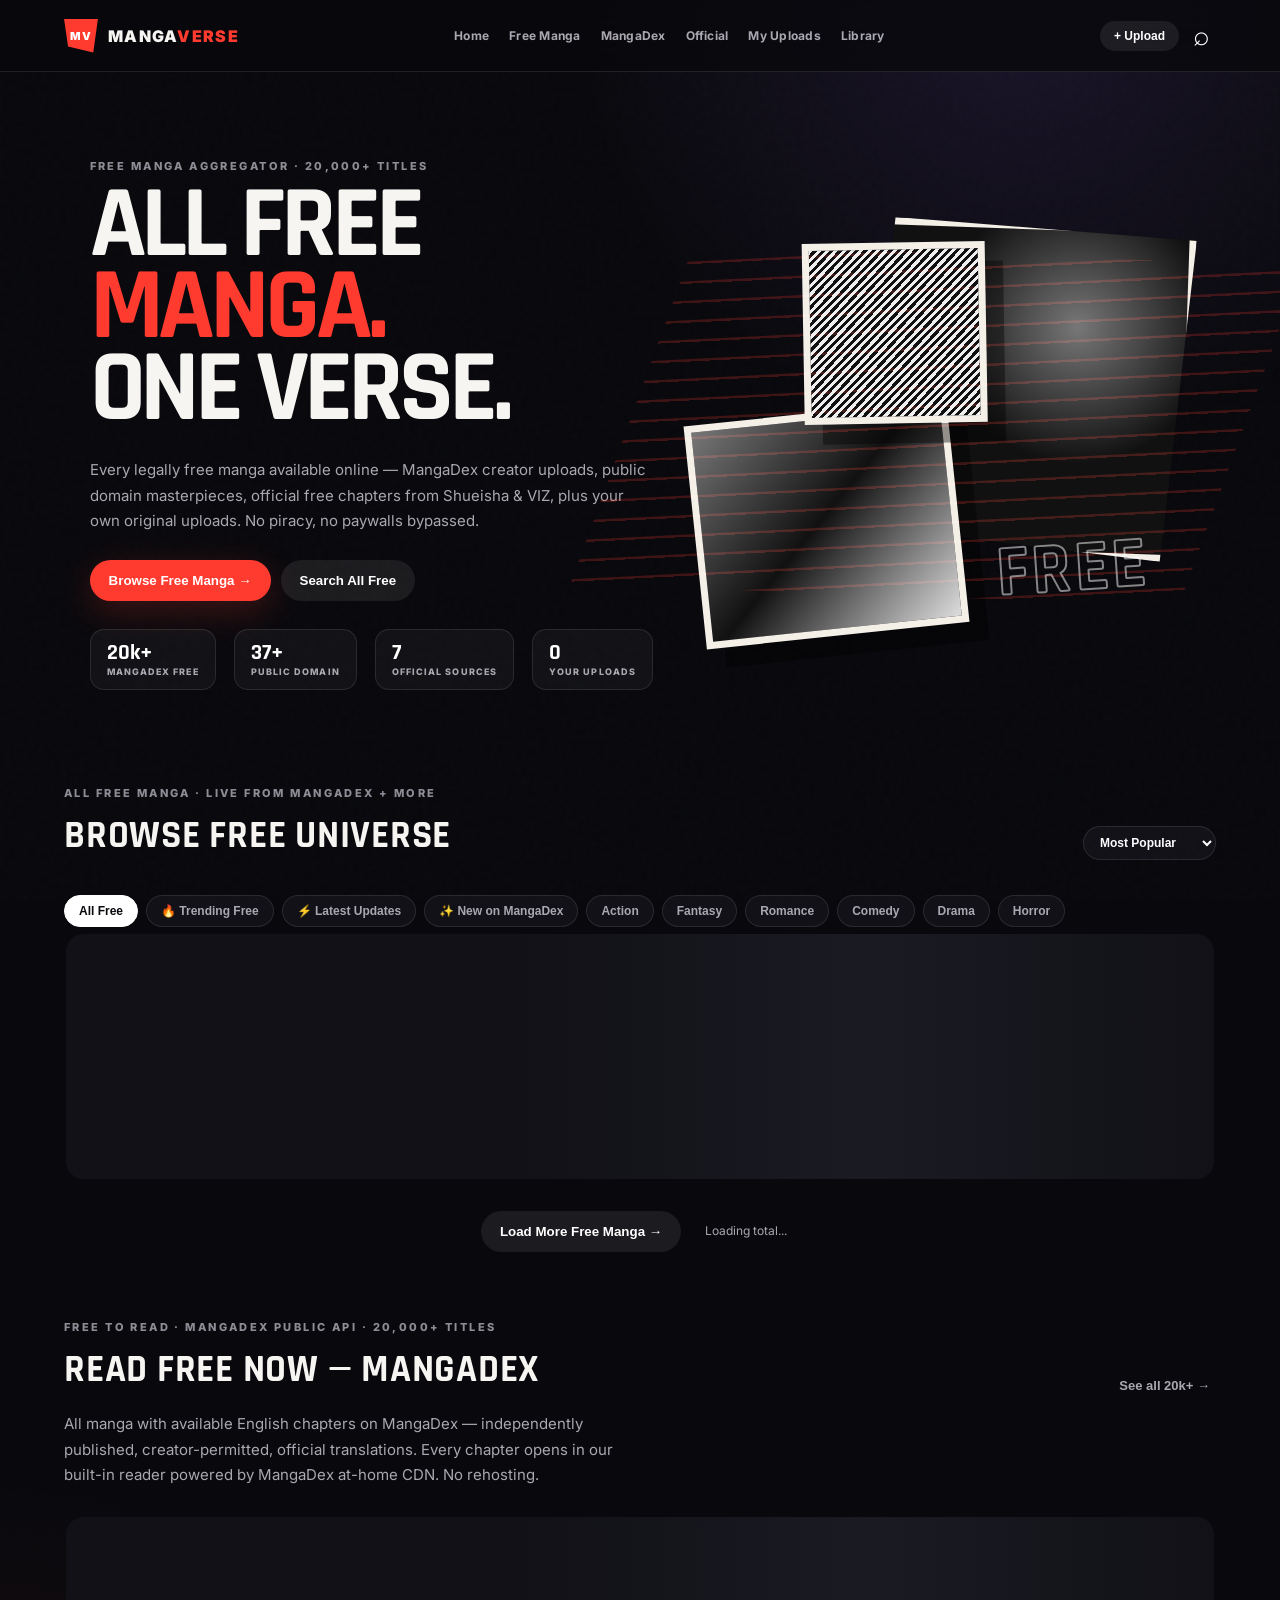
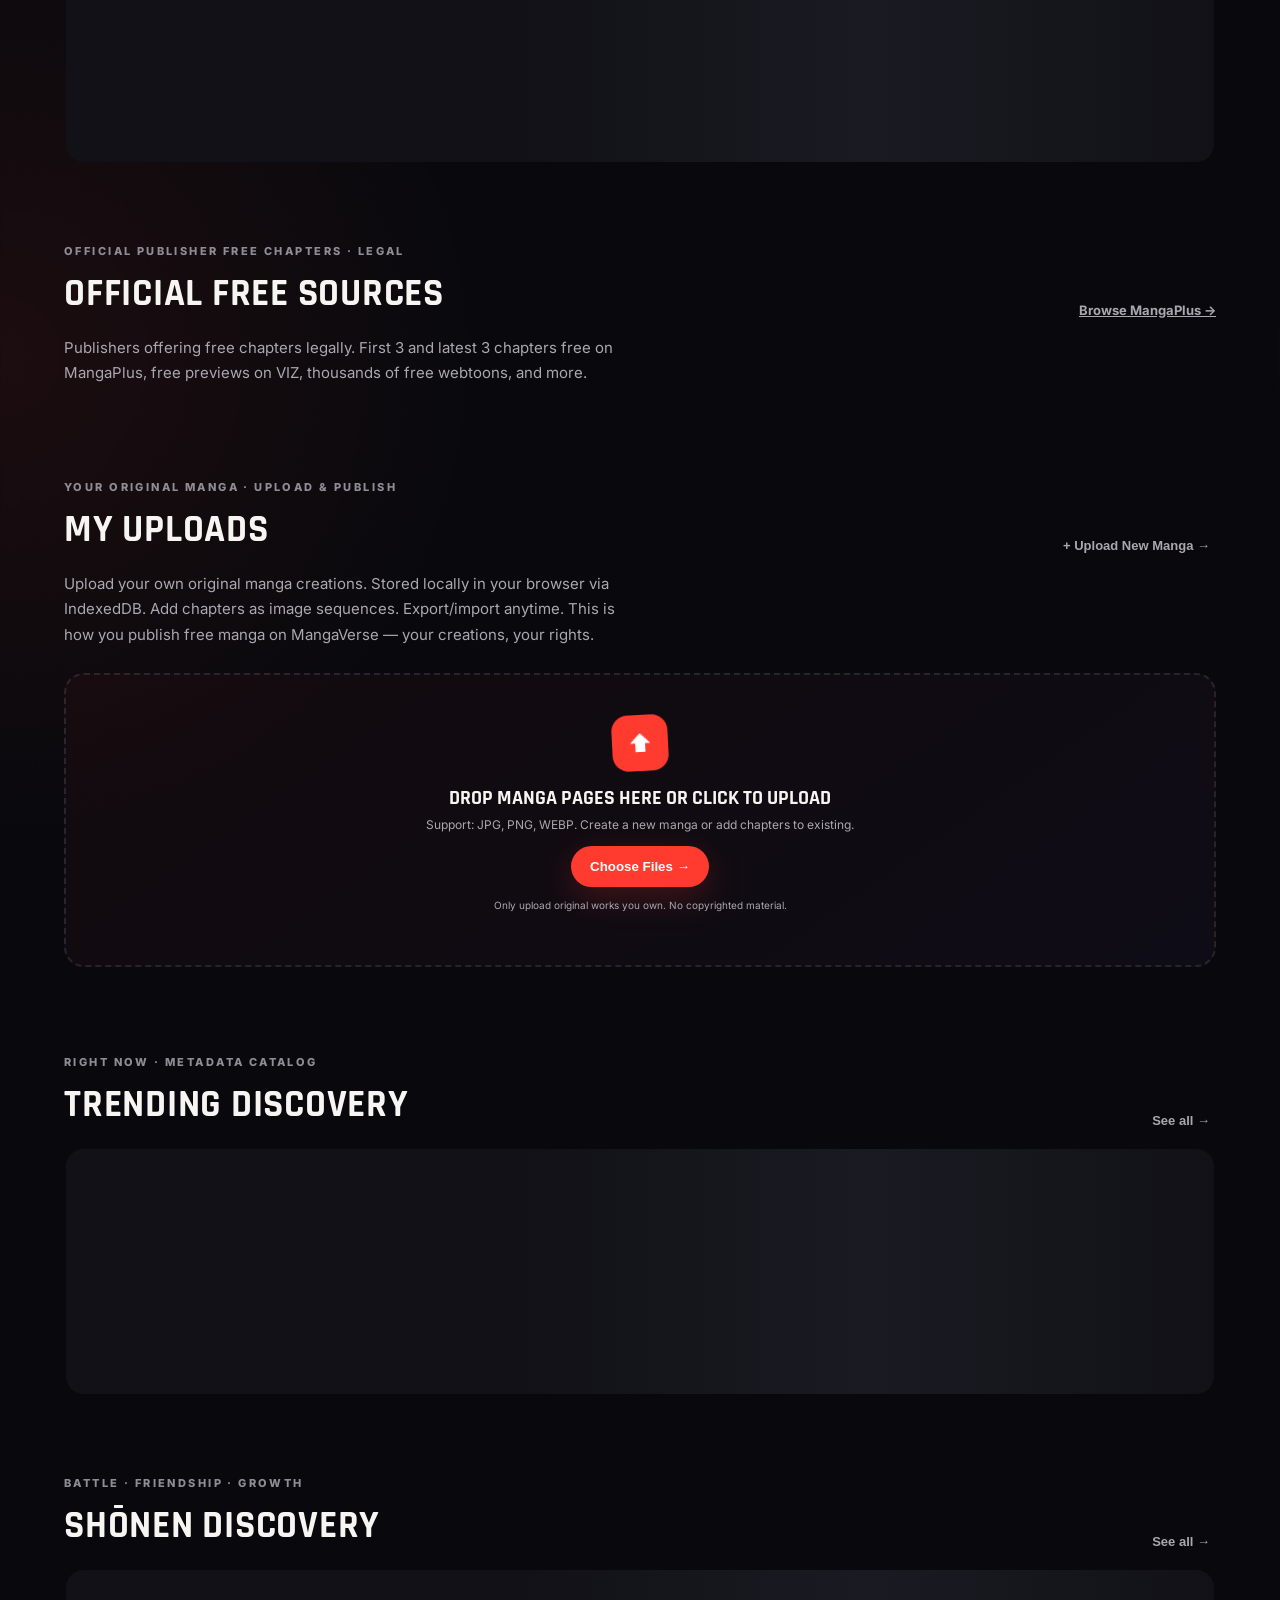
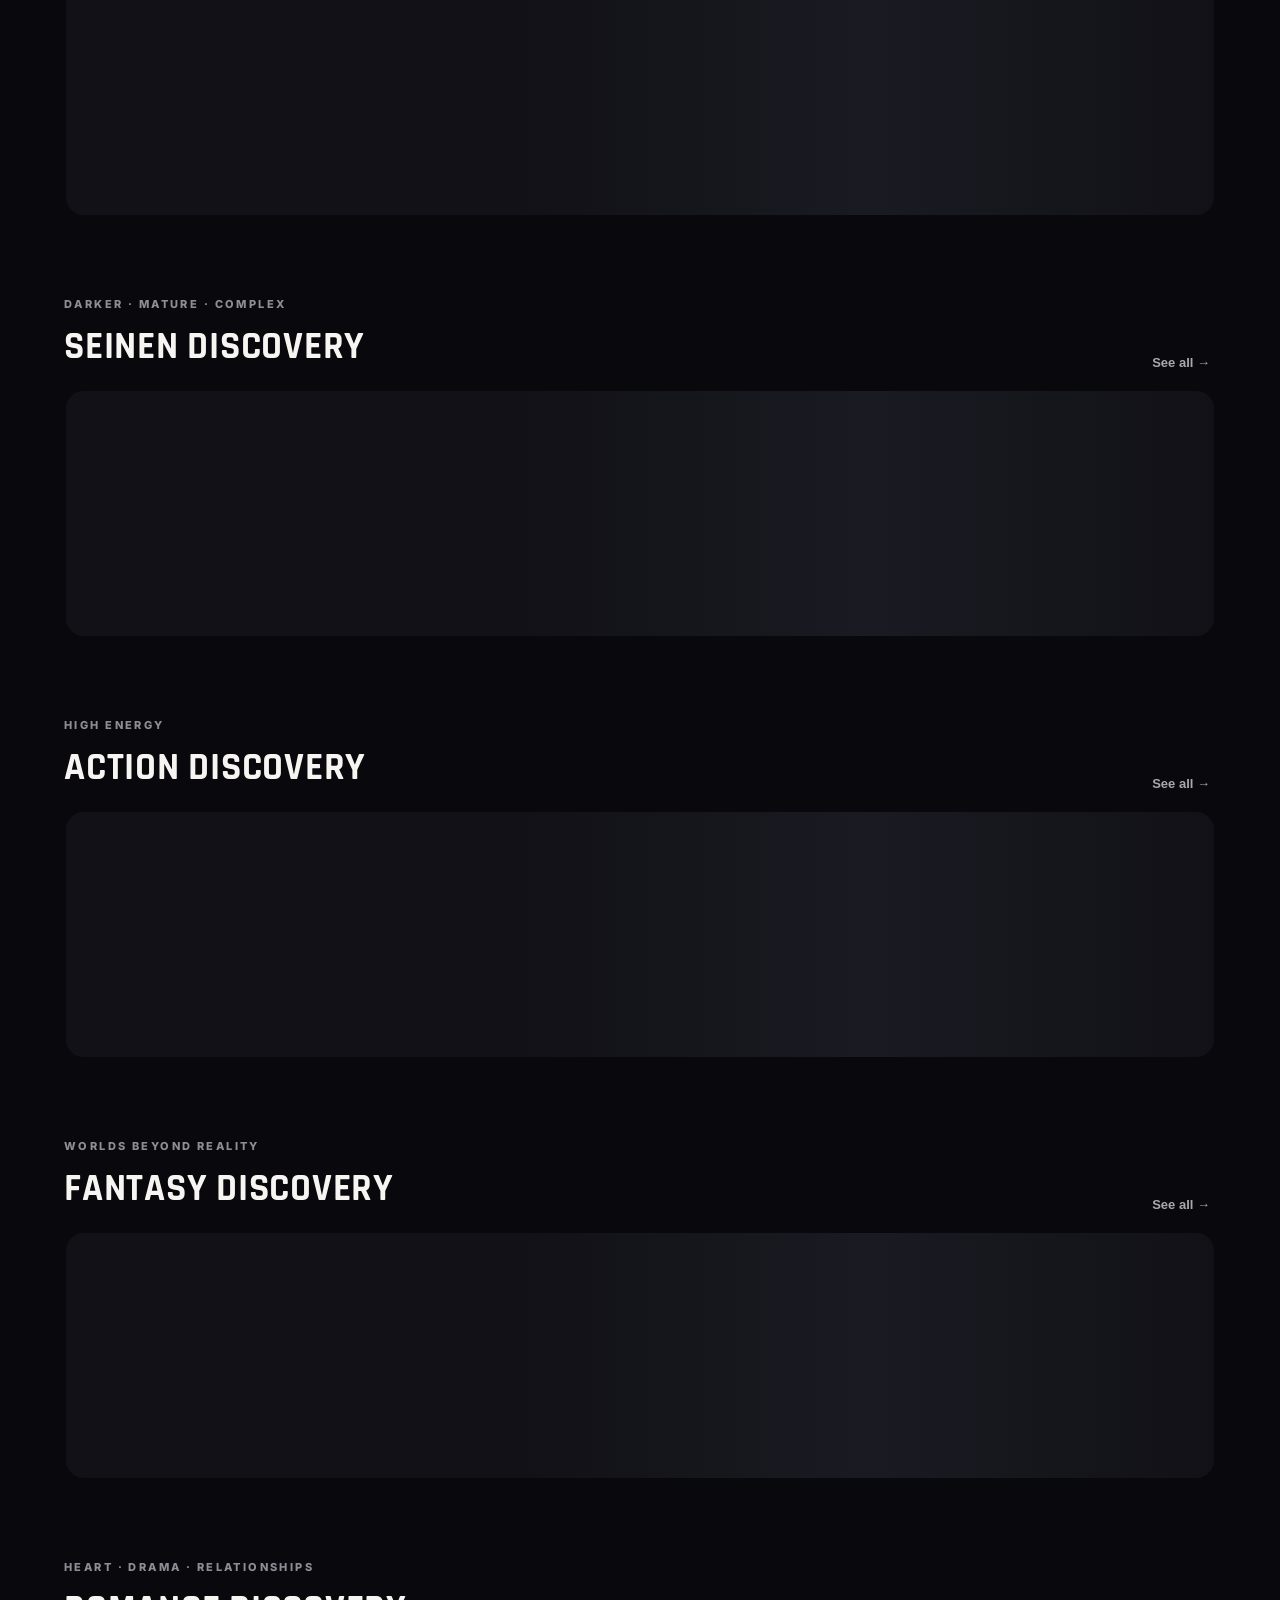
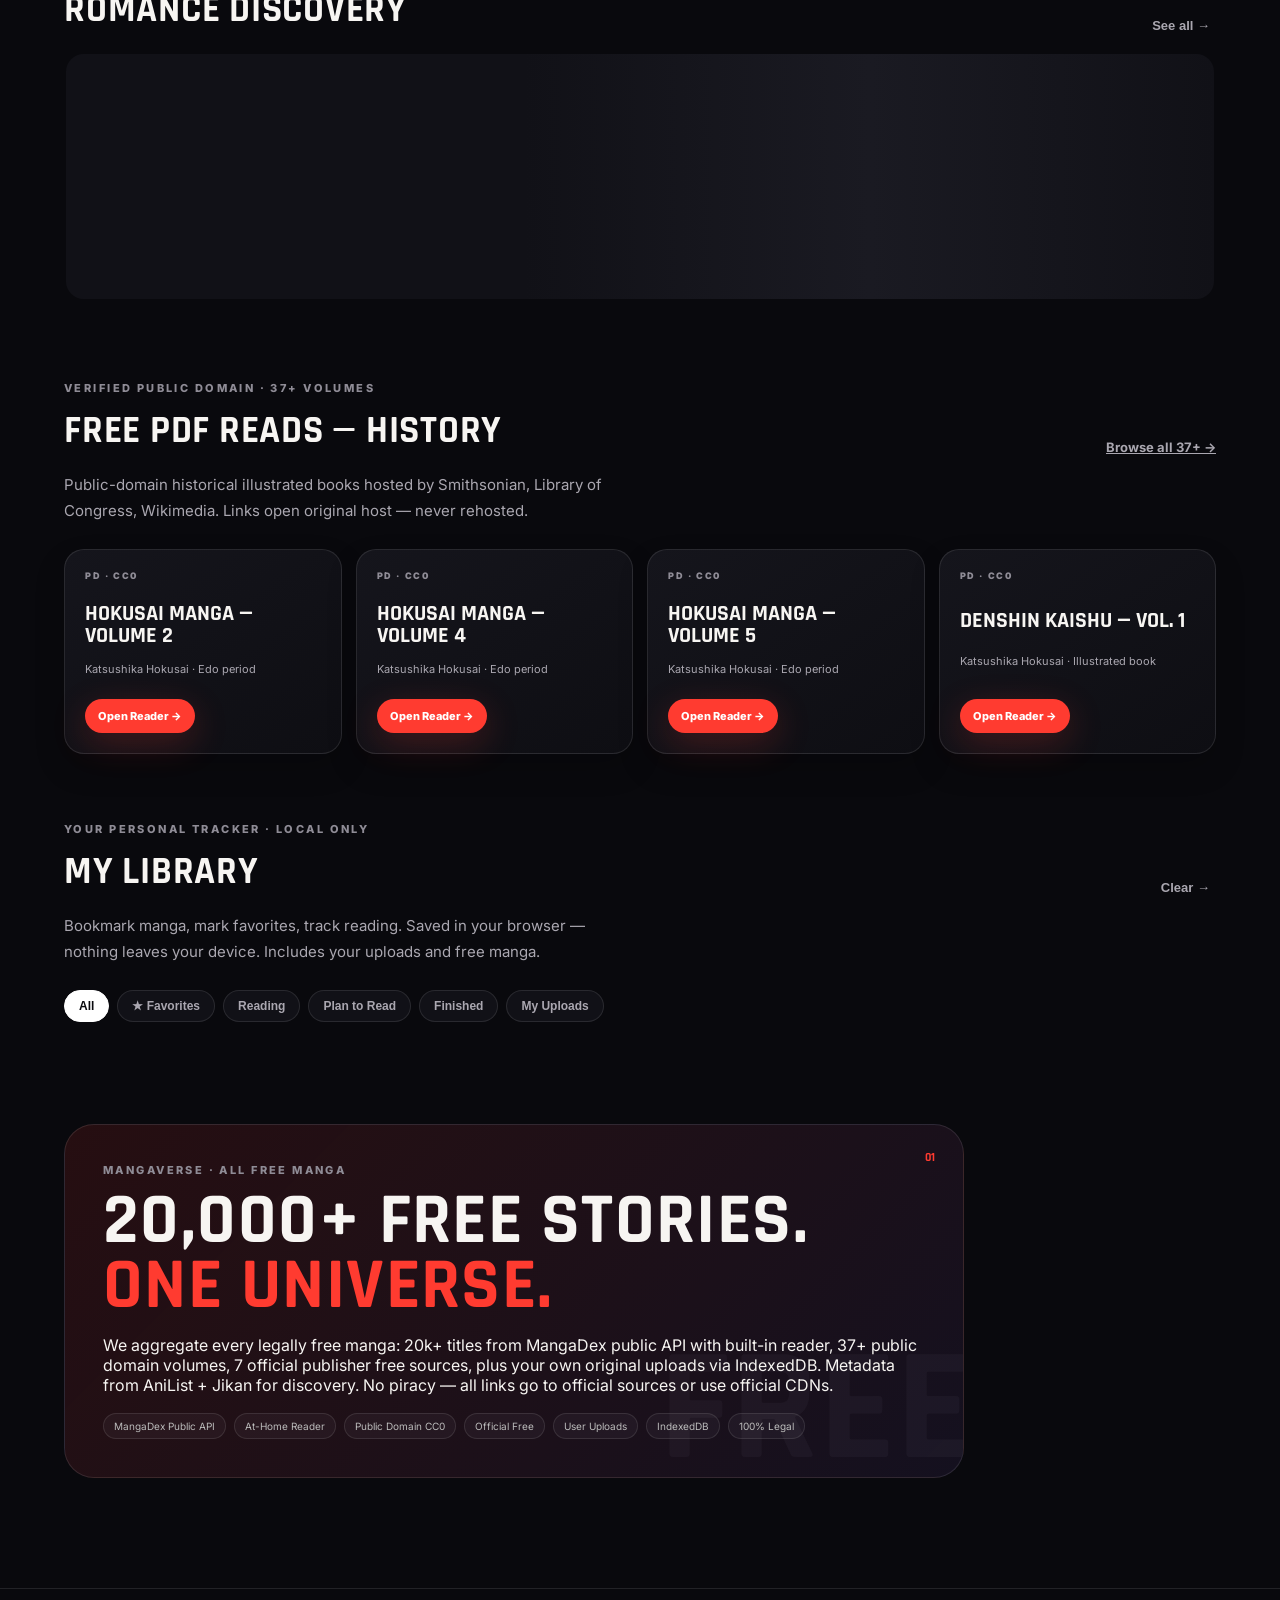
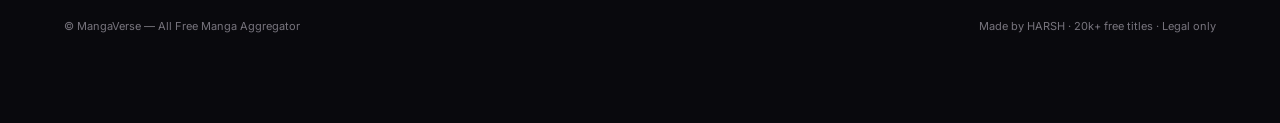
==== commit 54705370: "feat: All Free Manga Aggregator - 20k+ free manga, built-in reader, uploads - Add free-manga.js: Fre" ====
--- a/index.html
+++ b/index.html
@@ -4,82 +4,296 @@
   <meta charset="UTF-8" />
   <meta name="viewport" content="width=device-width, initial-scale=1, viewport-fit=cover" />
   <meta name="theme-color" content="#09090d" />
-  <meta name="description" content="MangaVerse — discover Shōnen, Seinen, action, fantasy, romance and public-domain manga." />
-  <title>MangaVerse — Beyond the Panel</title>
+  <meta name="description" content="MangaVerse — All free manga available online. 20,000+ free manga from MangaDex, public domain, official free sources, plus upload your own." />
+  <title>MangaVerse — All Free Manga, One Universe</title>
   <link rel="preconnect" href="https://fonts.googleapis.com" />
   <link rel="preconnect" href="https://fonts.gstatic.com" />
-  <link href="https://fonts.googleapis.com/css2?family=Inter:wght@400;500;600;700;800;900&family=Rajdhani:wght@500;600;700&display=swap" rel="stylesheet" />
+  <link href="https://fonts.googleapis.com/css2?family=Inter:wght@400;500;600;700;800;900&family=Rajdhani:wght@500;600;700;800&display=swap" rel="stylesheet" />
   <link rel="stylesheet" href="styles.css" />
+  <link rel="manifest" href="manifest.json" />
 </head>
 <body>
   <div class="grain" aria-hidden="true"></div>
+  
   <header class="topbar">
     <a class="brand" href="#home" aria-label="MangaVerse home"><span class="brand-mark">MV</span><span>MANGA<span>VERSE</span></span></a>
-    <nav class="desktop-nav" aria-label="Primary"><a href="#home">Home</a><a href="#explore">Explore</a><a href="#readFree">Read Free</a><a href="#trending">Trending</a><a href="#myLibrary">My Library</a></nav>
-    <button class="icon-btn" id="openSearch" aria-label="Search">⌕</button>
+    <nav class="desktop-nav" aria-label="Primary">
+      <a href="#home">Home</a>
+      <a href="#freeAll">Free Manga</a>
+      <a href="#readFree">MangaDex</a>
+      <a href="#officialFree">Official</a>
+      <a href="#myUploads">My Uploads</a>
+      <a href="#myLibrary">Library</a>
+    </nav>
+    <div style="display:flex;gap:8px;align-items:center;">
+      <button class="ghost-btn" id="openUpload" style="padding:8px 14px;font-size:12px;">+ Upload</button>
+      <button class="icon-btn" id="openSearch" aria-label="Search">⌕</button>
+    </div>
   </header>
 
   <main id="home">
+    <!-- HERO - ALL FREE MANGA -->
     <section class="hero" aria-labelledby="heroTitle">
-      <div class="hero-copy"><p class="eyebrow" id="catalogLabel">LIVE CATALOGUE · LOADING MANGA</p><h1 id="heroTitle">Find your<br><em>next story.</em></h1><p class="hero-text">A large live manga catalogue, arranged by story type, genre and popularity — built for mobile reading and discovery.</p><div class="hero-actions"><button class="primary-btn" id="exploreBtn">Explore Manga <span>→</span></button><button class="ghost-btn" id="heroSearch">Search</button></div></div>
-      <div class="hero-art" aria-hidden="true"><div class="panel p1"></div><div class="panel p2"></div><div class="panel p3"></div><div class="speed-lines"></div><span class="hero-word">MANGA</span></div>
-    </section>
-
-    <section class="section" id="trending"><div class="section-head"><div><p class="eyebrow">RIGHT NOW</p><h2>Trending</h2></div><button class="see-all" data-query="TRENDING">See all →</button></div><div class="rail" id="trendingRail"><div class="skeleton-row"></div></div></section>
-    <section class="section" id="explore"><div class="section-head"><div><p class="eyebrow">BATTLE · FRIENDSHIP · GROWTH</p><h2>Shōnen</h2></div><button class="see-all" data-query="SHONEN">See all →</button></div><div class="rail" id="shonenRail"><div class="skeleton-row"></div></div></section>
-    <section class="section"><div class="section-head"><div><p class="eyebrow">DARKER · MATURE · COMPLEX</p><h2>Seinen</h2></div><button class="see-all" data-query="SEINEN">See all →</button></div><div class="rail" id="seinenRail"><div class="skeleton-row"></div></div></section>
-    <section class="section"><div class="section-head"><div><p class="eyebrow">HIGH ENERGY</p><h2>Action</h2></div><button class="see-all" data-query="ACTION">See all →</button></div><div class="rail" id="actionRail"><div class="skeleton-row"></div></div></section>
-    <section class="section"><div class="section-head"><div><p class="eyebrow">WORLDS BEYOND REALITY</p><h2>Fantasy</h2></div><button class="see-all" data-query="FANTASY">See all →</button></div><div class="rail" id="fantasyRail"><div class="skeleton-row"></div></div></section>
-    <section class="section"><div class="section-head"><div><p class="eyebrow">HEART · DRAMA · RELATIONSHIPS</p><h2>Romance</h2></div><button class="see-all" data-query="ROMANCE">See all →</button></div><div class="rail" id="romanceRail"><div class="skeleton-row"></div></div></section>
-    <section class="section"><div class="section-head"><div><p class="eyebrow">FRESH PANELS</p><h2>New & Rising</h2></div><button class="see-all" data-query="NEW">See all →</button></div><div class="rail" id="newRail"><div class="skeleton-row"></div></div></section>
-
+      <div class="hero-copy">
+        <p class="eyebrow" id="catalogLabel">FREE MANGA AGGREGATOR · 20,000+ TITLES</p>
+        <h1 id="heroTitle">All free<br><em>manga.</em><br>One verse.</h1>
+        <p class="hero-text">Every legally free manga available online — MangaDex creator uploads, public domain masterpieces, official free chapters from Shueisha & VIZ, plus your own original uploads. No piracy, no paywalls bypassed.</p>
+        <div class="hero-actions">
+          <button class="primary-btn" id="exploreBtn">Browse Free Manga <span>→</span></button>
+          <button class="ghost-btn" id="heroSearch">Search All Free</button>
+        </div>
+        <div class="hero-stats">
+          <div class="stat"><span id="statMangadex">20k+</span><label>MangaDex Free</label></div>
+          <div class="stat"><span>37+</span><label>Public Domain</label></div>
+          <div class="stat"><span>7</span><label>Official Sources</label></div>
+          <div class="stat"><span id="statUploads">0</span><label>Your Uploads</label></div>
+        </div>
+      </div>
+      <div class="hero-art" aria-hidden="true">
+        <div class="panel p1"></div>
+        <div class="panel p2"></div>
+        <div class="panel p3"></div>
+        <div class="speed-lines"></div>
+        <span class="hero-word">FREE</span>
+      </div>
+    </section>
+
+    <!-- FREE MANGA CATEGORIES -->
+    <section class="section" id="freeAll">
+      <div class="section-head">
+        <div><p class="eyebrow">ALL FREE MANGA · LIVE FROM MANGADEX + MORE</p><h2>Browse Free Universe</h2></div>
+        <div style="display:flex;gap:8px;">
+          <select id="freeSort" class="filter" style="background:#111117;color:#fff;border:1px solid var(--line);padding:8px 12px;border-radius:999px;">
+            <option value="followedCount">Most Popular</option>
+            <option value="latestUploadedChapter">Latest Updates</option>
+            <option value="createdAt">Newest Added</option>
+            <option value="relevance">Relevance</option>
+          </select>
+        </div>
+      </div>
+      
+      <div class="filter-row" id="freeFilters">
+        <button class="filter active" data-free="all">All Free</button>
+        <button class="filter" data-free="trending">🔥 Trending Free</button>
+        <button class="filter" data-free="latest">⚡ Latest Updates</button>
+        <button class="filter" data-free="new">✨ New on MangaDex</button>
+        <button class="filter" data-free="action">Action</button>
+        <button class="filter" data-free="fantasy">Fantasy</button>
+        <button class="filter" data-free="romance">Romance</button>
+        <button class="filter" data-free="comedy">Comedy</button>
+        <button class="filter" data-free="drama">Drama</button>
+        <button class="filter" data-free="horror">Horror</button>
+      </div>
+
+      <div class="rail" id="freeAllRail"><div class="skeleton-row"></div></div>
+      <div style="display:flex;justify-content:center;gap:12px;margin-top:18px;">
+        <button class="ghost-btn" id="loadMoreFree">Load More Free Manga →</button>
+        <span id="freeTotal" style="color:var(--muted);font-size:12px;padding:12px;">Loading total...</span>
+      </div>
+    </section>
+
+    <!-- MANGADEX FREE - ALL AVAILABLE -->
     <section class="section" id="readFree">
-      <div class="section-head"><div><p class="eyebrow">FREE TO READ · MANGADEX</p><h2>Read Free Now</h2></div><button class="see-all" id="seeAllMangadex">See all →</button></div>
-      <p class="hero-text" style="margin-top:0">Titles freely distributed on MangaDex — independently published, creator-permitted, or officially licensed for free reading. MangaVerse links you straight to the source.</p>
+      <div class="section-head">
+        <div><p class="eyebrow">FREE TO READ · MANGADEX PUBLIC API · 20,000+ TITLES</p><h2>Read Free Now — MangaDex</h2></div>
+        <button class="see-all" id="seeAllMangadex">See all 20k+ →</button>
+      </div>
+      <p class="hero-text" style="margin-top:0">All manga with available English chapters on MangaDex — independently published, creator-permitted, official translations. Every chapter opens in our built-in reader powered by MangaDex at-home CDN. No rehosting.</p>
       <div class="rail" id="mangadexRail"><div class="skeleton-row"></div></div>
     </section>
 
+    <!-- OFFICIAL FREE SOURCES -->
+    <section class="section" id="officialFree">
+      <div class="section-head">
+        <div><p class="eyebrow">OFFICIAL PUBLISHER FREE CHAPTERS · LEGAL</p><h2>Official Free Sources</h2></div>
+        <a class="see-all" href="https://mangaplus.shueisha.co.jp/" target="_blank" rel="noopener">Browse MangaPlus →</a>
+      </div>
+      <p class="hero-text" style="margin-top:0">Publishers offering free chapters legally. First 3 and latest 3 chapters free on MangaPlus, free previews on VIZ, thousands of free webtoons, and more.</p>
+      <div class="free-pdf-grid" id="officialGrid"></div>
+    </section>
+
+    <!-- MY UPLOADS - USER ORIGINAL MANGA -->
+    <section class="section" id="myUploads">
+      <div class="section-head">
+        <div><p class="eyebrow">YOUR ORIGINAL MANGA · UPLOAD & PUBLISH</p><h2>My Uploads</h2></div>
+        <button class="see-all" id="openUpload2">+ Upload New Manga →</button>
+      </div>
+      <p class="hero-text" style="margin-top:0">Upload your own original manga creations. Stored locally in your browser via IndexedDB. Add chapters as image sequences. Export/import anytime. This is how you publish free manga on MangaVerse — your creations, your rights.</p>
+      
+      <div class="upload-zone" id="uploadZone">
+        <div class="upload-icon">⬆</div>
+        <h3>Drop manga pages here or click to upload</h3>
+        <p>Support: JPG, PNG, WEBP. Create a new manga or add chapters to existing.</p>
+        <button class="primary-btn" id="uploadBtn">Choose Files →</button>
+        <input type="file" id="fileInput" accept="image/*" multiple hidden />
+        <p style="font-size:10px;color:var(--muted);margin-top:12px;">Only upload original works you own. No copyrighted material.</p>
+      </div>
+
+      <div id="uploadsGrid" class="search-results" style="margin-top:20px;"></div>
+    </section>
+
+    <!-- DISCOVERY SECTIONS - METADATA CATALOG -->
+    <section class="section" id="trending"><div class="section-head"><div><p class="eyebrow">RIGHT NOW · METADATA CATALOG</p><h2>Trending Discovery</h2></div><button class="see-all" data-query="TRENDING">See all →</button></div><div class="rail" id="trendingRail"><div class="skeleton-row"></div></div></section>
+    <section class="section" id="explore"><div class="section-head"><div><p class="eyebrow">BATTLE · FRIENDSHIP · GROWTH</p><h2>Shōnen Discovery</h2></div><button class="see-all" data-query="SHONEN">See all →</button></div><div class="rail" id="shonenRail"><div class="skeleton-row"></div></div></section>
+    <section class="section"><div class="section-head"><div><p class="eyebrow">DARKER · MATURE · COMPLEX</p><h2>Seinen Discovery</h2></div><button class="see-all" data-query="SEINEN">See all →</button></div><div class="rail" id="seinenRail"><div class="skeleton-row"></div></div></section>
+    <section class="section"><div class="section-head"><div><p class="eyebrow">HIGH ENERGY</p><h2>Action Discovery</h2></div><button class="see-all" data-query="ACTION">See all →</button></div><div class="rail" id="actionRail"><div class="skeleton-row"></div></div></section>
+    <section class="section"><div class="section-head"><div><p class="eyebrow">WORLDS BEYOND REALITY</p><h2>Fantasy Discovery</h2></div><button class="see-all" data-query="FANTASY">See all →</button></div><div class="rail" id="fantasyRail"><div class="skeleton-row"></div></div></section>
+    <section class="section"><div class="section-head"><div><p class="eyebrow">HEART · DRAMA · RELATIONSHIPS</p><h2>Romance Discovery</h2></div><button class="see-all" data-query="ROMANCE">See all →</button></div><div class="rail" id="romanceRail"><div class="skeleton-row"></div></div></section>
+
+    <!-- PUBLIC DOMAIN -->
     <section class="section" id="freeReads">
-      <div class="section-head"><div><p class="eyebrow">VERIFIED PUBLIC DOMAIN</p><h2>Free PDF Reads</h2></div><a class="see-all" href="https://library.si.edu/digital-library/collection/japanese-illustrated-books/list" target="_blank" rel="noopener noreferrer">Browse collection →</a></div>
-      <p class="hero-text" style="margin-top:0">Public-domain historical illustrated books hosted by Smithsonian Libraries and Archives, the Library of Congress, and Wikimedia Commons. MangaVerse opens the official reader/download source — never a rehost.</p>
+      <div class="section-head"><div><p class="eyebrow">VERIFIED PUBLIC DOMAIN · 37+ VOLUMES</p><h2>Free PDF Reads — History</h2></div><a class="see-all" href="public-domain.html">Browse all 37+ →</a></div>
+      <p class="hero-text" style="margin-top:0">Public-domain historical illustrated books hosted by Smithsonian, Library of Congress, Wikimedia. Links open original host — never rehosted.</p>
       <div class="free-pdf-grid">
-        <article class="pdf-card"><span>PD · CC0</span><h3>Hokusai Manga — Volume 2</h3><p>Katsushika Hokusai · Edo period</p><a class="primary-btn" href="https://library.si.edu/digital-library/book/hokusaimangav2kats" target="_blank" rel="noopener noreferrer">Open Reader →</a></article>
-        <article class="pdf-card"><span>PD · CC0</span><h3>Hokusai Manga — Volume 4</h3><p>Katsushika Hokusai · Edo period</p><a class="primary-btn" href="https://library.si.edu/digital-library/book/hokusaimangav4kats" target="_blank" rel="noopener noreferrer">Open Reader →</a></article>
-        <article class="pdf-card"><span>PD · CC0</span><h3>Hokusai Manga — Volume 5</h3><p>Katsushika Hokusai · Edo period</p><a class="primary-btn" href="https://library.si.edu/digital-library/book/hokusaimangav5katsa" target="_blank" rel="noopener noreferrer">Open Reader →</a></article>
-        <article class="pdf-card"><span>PD · CC0</span><h3>Hokusai Manga — Volume 9</h3><p>Katsushika Hokusai · Edo period</p><a class="primary-btn" href="https://library.si.edu/digital-library/book/hokusaimangav9kats" target="_blank" rel="noopener noreferrer">Open Reader →</a></article>
-        <article class="pdf-card"><span>PD · CC0</span><h3>Denshin Kaishu Hokusai Manga — Vol. 1</h3><p>Katsushika Hokusai · Japanese illustrated book</p><a class="primary-btn" href="https://library.si.edu/digital-library/book/denshinkaishuhov1kats" target="_blank" rel="noopener noreferrer">Open Reader →</a></article>
-        <article class="pdf-card"><span>PD · CC0</span><h3>Denshin Kaishu Hokusai Manga — Vol. 2</h3><p>Katsushika Hokusai · Japanese illustrated book</p><a class="primary-btn" href="https://library.si.edu/digital-library/book/denshinkaishuhov2katsa" target="_blank" rel="noopener noreferrer">Open Reader →</a></article>
-        <article class="pdf-card"><span>PD · LOC</span><h3>Japanese Illustrated Books</h3><p>Library of Congress · Japanese Rare Book Collection</p><a class="primary-btn" href="https://www.loc.gov/collections/japanese-rare-books/about-this-collection/" target="_blank" rel="noopener noreferrer">Browse LOC →</a></article>
-        <article class="pdf-card"><span>PD · IA</span><h3>Hokusai Manga (Internet Archive)</h3><p>Multiple volumes · Open-access scans</p><a class="primary-btn" href="https://archive.org/details/hokusaimanga01kats" target="_blank" rel="noopener noreferrer">Open Archive →</a></article>
-        <article class="pdf-card"><span>PD · NDL</span><h3>National Diet Library</h3><p>Japanese digital collections · copyright-expired works</p><a class="primary-btn" href="https://www.ndl.go.jp/en/dlib/" target="_blank" rel="noopener noreferrer">Open NDL →</a></article>
-        <article class="pdf-card"><span>PD · COMMONS</span><h3>Wikimedia Commons</h3><p>Public-domain Japanese illustration scans</p><a class="primary-btn" href="https://commons.wikimedia.org/wiki/Category:Hokusai" target="_blank" rel="noopener noreferrer">Browse Commons →</a></article>
-        <article class="pdf-card"><span>PD · WASEDA</span><h3>Waseda University Library</h3><p>Hokusai holdings · open-access digital scans</p><a class="primary-btn" href="https://www.wul.waseda.ac.jp/kotenseki/search.php?k=on&t=%E5%8D%97%E8%82%B2" target="_blank" rel="noopener noreferrer">Open Waseda →</a></article>
-        <article class="pdf-card"><span>PD · COMMONS</span><h3>Ryūsai Manga</h3><p>Keisai Eisen · Edo period illustrated book</p><a class="primary-btn" href="https://commons.wikimedia.org/wiki/Category:Keisai_Eisen" target="_blank" rel="noopener noreferrer">Open Commons →</a></article>
-      </div>
-      <p class="source-note" style="margin-top:14px;font-size:11px;color:var(--muted)">All links open the original host. Each work has been verified as public domain or openly licensed by the holding institution. MangaVerse does not mirror or alter these scans.</p>
-    </section>
-
+        <article class="pdf-card"><span>PD · CC0</span><h3>Hokusai Manga — Volume 2</h3><p>Katsushika Hokusai · Edo period</p><a class="primary-btn" href="https://library.si.edu/digital-library/book/hokusaimangav2kats" target="_blank" rel="noopener">Open Reader →</a></article>
+        <article class="pdf-card"><span>PD · CC0</span><h3>Hokusai Manga — Volume 4</h3><p>Katsushika Hokusai · Edo period</p><a class="primary-btn" href="https://library.si.edu/digital-library/book/hokusaimangav4kats" target="_blank" rel="noopener">Open Reader →</a></article>
+        <article class="pdf-card"><span>PD · CC0</span><h3>Hokusai Manga — Volume 5</h3><p>Katsushika Hokusai · Edo period</p><a class="primary-btn" href="https://library.si.edu/digital-library/book/hokusaimangav5katsa" target="_blank" rel="noopener">Open Reader →</a></article>
+        <article class="pdf-card"><span>PD · CC0</span><h3>Denshin Kaishu — Vol. 1</h3><p>Katsushika Hokusai · Illustrated book</p><a class="primary-btn" href="https://library.si.edu/digital-library/book/denshinkaishuhov1kats" target="_blank" rel="noopener">Open Reader →</a></article>
+      </div>
+    </section>
+
+    <!-- MY LIBRARY -->
     <section class="section" id="myLibrary">
       <div class="section-head"><div><p class="eyebrow">YOUR PERSONAL TRACKER · LOCAL ONLY</p><h2>My Library</h2></div><button class="see-all" id="clearLibrary" style="color:#aaa7b0">Clear →</button></div>
-      <p class="hero-text" style="margin-top:0">Bookmark manga, mark favorites, and track what you're reading. Everything is saved in your browser — nothing leaves your device.</p>
+      <p class="hero-text" style="margin-top:0">Bookmark manga, mark favorites, track reading. Saved in your browser — nothing leaves your device. Includes your uploads and free manga.</p>
       <div class="filter-row" style="padding:0 0 14px">
         <button class="filter active" data-lib="all">All</button>
         <button class="filter" data-lib="favorites">★ Favorites</button>
         <button class="filter" data-lib="reading">Reading</button>
         <button class="filter" data-lib="plan">Plan to Read</button>
         <button class="filter" data-lib="finished">Finished</button>
+        <button class="filter" data-lib="uploads">My Uploads</button>
       </div>
       <div id="libraryGrid" class="search-results"></div>
     </section>
 
-    <section class="section manifesto"><div class="manifesto-card"><span class="panel-number">01</span><p class="eyebrow">MANGAVERSE</p><h2><span id="catalogCount">10,000+</span> stories.<br><em>One universe.</em></h2><p>The catalogue is loaded page-by-page from metadata APIs, with dedicated sections, search, pagination and external source links.</p></div></section>
+    <section class="section manifesto">
+      <div class="manifesto-card">
+        <span class="panel-number">01</span>
+        <p class="eyebrow">MANGAVERSE · ALL FREE MANGA</p>
+        <h2><span id="catalogCount">20,000+</span> free stories.<br><em>One universe.</em></h2>
+        <p>We aggregate every legally free manga: 20k+ titles from MangaDex public API with built-in reader, 37+ public domain volumes, 7 official publisher free sources, plus your own original uploads via IndexedDB. Metadata from AniList + Jikan for discovery. No piracy — all links go to official sources or use official CDNs.</p>
+        <div style="margin-top:18px;display:flex;gap:8px;flex-wrap:wrap;">
+          <span class="tag">MangaDex Public API</span>
+          <span class="tag">At-Home Reader</span>
+          <span class="tag">Public Domain CC0</span>
+          <span class="tag">Official Free</span>
+          <span class="tag">User Uploads</span>
+          <span class="tag">IndexedDB</span>
+          <span class="tag">100% Legal</span>
+        </div>
+      </div>
+    </section>
   </main>
 
-  <footer><span>© MangaVerse</span><span>Like what you see? <strong>Made by HARSH</strong></span></footer>
-  <nav class="bottom-nav" aria-label="Mobile navigation"><a class="active" href="#home">⌂<span>Home</span></a><a href="#explore">◈<span>Explore</span></a><button id="bottomSearch">⌕<span>Search</span></button><a href="#readFree">⚡<span>Free</span></a><a href="#myLibrary">★<span>Library</span></a></nav>
-
-  <dialog id="searchDialog"><div class="dialog-inner"><button class="close-btn" id="closeSearch">×</button><p class="eyebrow">SEARCH THE VERSE</p><h2>Find a<br><em>story.</em></h2><form id="searchForm"><input id="searchInput" autocomplete="off" placeholder="Title, author, manga..." /><button class="primary-btn">Search →</button></form><div class="filter-row"><button class="filter active" data-genre="" data-tag="">All</button><button class="filter" data-genre="Action">Action</button><button class="filter" data-genre="Fantasy">Fantasy</button><button class="filter" data-genre="Romance">Romance</button><button class="filter" data-tag="Shounen">Shōnen</button><button class="filter" data-tag="Seinen">Seinen</button></div><div class="sort-row"><label for="sortSelect">Sort</label><select id="sortSelect"><option value="POPULARITY_DESC">Most popular</option><option value="START_DATE_DESC">Newest</option></select></div><div id="searchResults" class="search-results"></div></div></dialog>
+  <footer><span>© MangaVerse — All Free Manga Aggregator</span><span>Made by HARSH · 20k+ free titles · Legal only</span></footer>
+  
+  <nav class="bottom-nav" aria-label="Mobile navigation">
+    <a class="active" href="#home">⌂<span>Home</span></a>
+    <a href="#freeAll">⚡<span>Free</span></a>
+    <button id="bottomSearch">⌕<span>Search</span></button>
+    <a href="#myUploads">⬆<span>Upload</span></a>
+    <a href="#myLibrary">★<span>Library</span></a>
+  </nav>
+
+  <!-- SEARCH DIALOG -->
+  <dialog id="searchDialog">
+    <div class="dialog-inner">
+      <button class="close-btn" id="closeSearch">×</button>
+      <p class="eyebrow">SEARCH ALL FREE MANGA</p>
+      <h2>Find a<br><em>free story.</em></h2>
+      <form id="searchForm">
+        <input id="searchInput" autocomplete="off" placeholder="Title, author, free manga..." />
+        <button class="primary-btn">Search Free →</button>
+      </form>
+      <div class="filter-row">
+        <button class="filter active" data-genre="" data-tag="" data-free-search="all">All Free</button>
+        <button class="filter" data-free-search="mangadex">MangaDex</button>
+        <button class="filter" data-free-search="official">Official</button>
+        <button class="filter" data-free-search="public">Public Domain</button>
+        <button class="filter" data-genre="Action">Action</button>
+        <button class="filter" data-genre="Fantasy">Fantasy</button>
+        <button class="filter" data-genre="Romance">Romance</button>
+        <button class="filter" data-tag="Shounen">Shōnen</button>
+      </div>
+      <div class="sort-row">
+        <label for="sortSelect">Sort</label>
+        <select id="sortSelect">
+          <option value="POPULARITY_DESC">Most popular</option>
+          <option value="START_DATE_DESC">Newest</option>
+          <option value="FREE">Free Only</option>
+        </select>
+      </div>
+      <div id="searchResults" class="search-results"></div>
+    </div>
+  </dialog>
+
+  <!-- DETAIL DIALOG -->
   <dialog id="detailDialog"><div class="detail-inner"><button class="close-btn" id="closeDetail">×</button><div id="detailContent"></div></div></dialog>
+
+  <!-- UPLOAD DIALOG -->
+  <dialog id="uploadDialog">
+    <div class="dialog-inner" style="max-width:640px;">
+      <button class="close-btn" id="closeUpload">×</button>
+      <p class="eyebrow">UPLOAD ORIGINAL MANGA · LEGAL ONLY</p>
+      <h2>Publish your<br><em>manga.</em></h2>
+      <p class="hero-text" style="margin:12px 0 20px;">Upload your original creations only. Stored locally via IndexedDB. No copyrighted material. You keep all rights.</p>
+      
+      <form id="uploadForm">
+        <div style="display:grid;gap:14px;">
+          <div><label style="font-size:11px;font-weight:800;letter-spacing:.1em;color:#aaa7b0;">MANGA TITLE *</label><input id="uploadTitle" required placeholder="My Awesome Manga" style="width:100%;margin-top:6px;padding:12px 14px;border-radius:12px;border:1px solid var(--line);background:#111117;color:#fff;" /></div>
+          <div style="display:grid;grid-template-columns:1fr 1fr;gap:12px;">
+            <div><label style="font-size:11px;font-weight:800;letter-spacing:.1em;color:#aaa7b0;">AUTHOR</label><input id="uploadAuthor" placeholder="Your name" style="width:100%;margin-top:6px;padding:12px 14px;border-radius:12px;border:1px solid var(--line);background:#111117;color:#fff;" /></div>
+            <div><label style="font-size:11px;font-weight:800;letter-spacing:.1em;color:#aaa7b0;">STATUS</label><select id="uploadStatus" style="width:100%;margin-top:6px;padding:12px 14px;border-radius:12px;border:1px solid var(--line);background:#111117;color:#fff;"><option value="ongoing">Ongoing</option><option value="completed">Completed</option><option value="hiatus">Hiatus</option><option value="oneshot">One-shot</option></select></div>
+          </div>
+          <div><label style="font-size:11px;font-weight:800;letter-spacing:.1em;color:#aaa7b0;">DESCRIPTION</label><textarea id="uploadDesc" placeholder="What's your manga about?" style="width:100%;margin-top:6px;padding:12px 14px;border-radius:12px;border:1px solid var(--line);background:#111117;color:#fff;min-height:80px;resize:vertical;"></textarea></div>
+          <div><label style="font-size:11px;font-weight:800;letter-spacing:.1em;color:#aaa7b0;">TAGS (comma separated)</label><input id="uploadTags" placeholder="action, fantasy, adventure" style="width:100%;margin-top:6px;padding:12px 14px;border-radius:12px;border:1px solid var(--line);background:#111117;color:#fff;" /></div>
+          
+          <div style="display:grid;grid-template-columns:1fr 1fr;gap:12px;">
+            <div>
+              <label style="font-size:11px;font-weight:800;letter-spacing:.1em;color:#aaa7b0;">COVER IMAGE</label>
+              <input type="file" id="uploadCover" accept="image/*" style="width:100%;margin-top:6px;padding:8px;border-radius:12px;border:1px solid var(--line);background:#111117;color:#fff;" />
+            </div>
+            <div>
+              <label style="font-size:11px;font-weight:800;letter-spacing:.1em;color:#aaa7b0;">CHAPTER PAGES (multiple)</label>
+              <input type="file" id="uploadPages" accept="image/*" multiple style="width:100%;margin-top:6px;padding:8px;border-radius:12px;border:1px solid var(--line);background:#111117;color:#fff;" />
+            </div>
+          </div>
+
+          <div style="display:flex;gap:10px;margin-top:10px;">
+            <button type="submit" class="primary-btn" style="flex:1;">Upload & Publish →</button>
+            <button type="button" class="ghost-btn" id="cancelUpload">Cancel</button>
+          </div>
+          
+          <p style="font-size:10px;color:#71717a;line-height:1.5;margin-top:8px;">By uploading, you confirm this is your original work and you have rights to publish it. No copyrighted manga from other creators. MangaVerse stores this locally in your browser — it never leaves your device unless you export it.</p>
+        </div>
+      </form>
+
+      <div id="uploadProgress" style="display:none;margin-top:20px;padding:16px;background:#111117;border-radius:12px;border:1px solid var(--line);">
+        <p style="margin:0 0 8px;font-weight:800;font-size:12px;">Uploading...</p>
+        <div style="height:6px;background:rgba(255,255,255,.1);border-radius:999px;overflow:hidden;"><div id="uploadBar" style="height:100%;background:#ff3b30;width:0%;transition:width .3s;"></div></div>
+      </div>
+    </div>
+  </dialog>
+
+  <!-- ADD CHAPTER DIALOG -->
+  <dialog id="chapterDialog">
+    <div class="dialog-inner" style="max-width:520px;">
+      <button class="close-btn" id="closeChapter">×</button>
+      <p class="eyebrow">ADD CHAPTER · YOUR MANGA</p>
+      <h2>Add<br><em>chapter.</em></h2>
+      <form id="chapterForm" style="margin-top:20px;display:grid;gap:14px;">
+        <input type="hidden" id="chapterMangaId" />
+        <div><label style="font-size:11px;font-weight:800;letter-spacing:.1em;color:#aaa7b0;">CHAPTER NUMBER</label><input id="chapterNumber" required placeholder="1" style="width:100%;margin-top:6px;padding:12px 14px;border-radius:12px;border:1px solid var(--line);background:#111117;color:#fff;" /></div>
+        <div><label style="font-size:11px;font-weight:800;letter-spacing:.1em;color:#aaa7b0;">CHAPTER TITLE</label><input id="chapterTitle" placeholder="The Beginning" style="width:100%;margin-top:6px;padding:12px 14px;border-radius:12px;border:1px solid var(--line);background:#111117;color:#fff;" /></div>
+        <div><label style="font-size:11px;font-weight:800;letter-spacing:.1em;color:#aaa7b0;">PAGES (multiple images, in order)</label><input type="file" id="chapterPages" accept="image/*" multiple required style="width:100%;margin-top:6px;padding:8px;border-radius:12px;border:1px solid var(--line);background:#111117;color:#fff;" /></div>
+        <button class="primary-btn">Add Chapter →</button>
+      </form>
+    </div>
+  </dialog>
+
+  <script src="free-manga.js"></script>
+  <script src="upload.js"></script>
   <script src="app.js"></script>
 </body>
-</html>+</html>
--- a/styles.css
+++ b/styles.css
@@ -1,9 +1,20 @@
-:root{--bg:#09090d;--surface:#111117;--surface2:#17171f;--text:#f7f5f2;--muted:#aaa7b0;--red:#ff3b30;--violet:#9d6cff;--line:rgba(255,255,255,.1);--radius:22px}*{box-sizing:border-box}html{scroll-behavior:smooth}body{margin:0;background:radial-gradient(circle at 80% 0%,rgba(157,108,255,.12),transparent 28rem),radial-gradient(circle at 0 30%,rgba(255,59,48,.08),transparent 30rem),var(--bg);color:var(--text);font-family:Inter,system-ui,sans-serif;overflow-x:hidden}.grain{position:fixed;inset:0;pointer-events:none;opacity:.035;background-image:url("data:image/svg+xml,%3Csvg viewBox='0 0 180 180' xmlns='http://www.w3.org/2000/svg'%3E%3Cfilter id='n'%3E%3CfeTurbulence type='fractalNoise' baseFrequency='.8' numOctaves='4' stitchTiles='stitch'/%3E%3C/filter%3E%3Crect width='100%25' height='100%25' filter='url(%23n)' opacity='.5'/%3E%3C/svg%3E")}.topbar{height:72px;padding:0 clamp(18px,5vw,64px);display:flex;align-items:center;justify-content:space-between;position:sticky;top:0;z-index:20;background:rgba(9,9,13,.82);backdrop-filter:blur(18px);border-bottom:1px solid var(--line)}.brand{color:var(--text);text-decoration:none;font-weight:900;letter-spacing:.08em;display:flex;align-items:center;gap:10px}.brand>span:last-child span{color:var(--red)}.brand-mark{width:34px;height:34px;display:grid;place-items:center;background:var(--red);clip-path:polygon(0 0,100% 0,86% 100%,12% 82%);font-size:11px;color:#fff}.desktop-nav{display:flex;gap:28px}.desktop-nav a{color:var(--muted);text-decoration:none;font-size:13px;font-weight:700}.desktop-nav a:hover{color:#fff}.icon-btn,.close-btn{border:0;background:transparent;color:#fff;font-size:28px;cursor:pointer}.hero{min-height:600px;display:grid;grid-template-columns:1fr .9fr;align-items:center;gap:30px;padding:70px clamp(22px,7vw,100px) 45px;position:relative}.eyebrow{font-size:11px;letter-spacing:.22em;color:#8f8c96;font-weight:800;margin:0 0 12px}.hero h1{font-family:Rajdhani,sans-serif;text-transform:uppercase;font-size:clamp(62px,8vw,112px);line-height:.8;letter-spacing:-.05em;margin:0;max-width:700px}.hero h1 em,h2 em{font-style:normal;color:var(--red)}.hero-text{max-width:500px;color:var(--muted);line-height:1.7;font-size:15px;margin:26px 0}.hero-actions{display:flex;gap:10px}.primary-btn,.ghost-btn{border:0;border-radius:999px;padding:13px 19px;font-weight:800;cursor:pointer}.primary-btn{background:var(--red);color:#fff;box-shadow:0 10px 35px rgba(255,59,48,.22)}.ghost-btn{background:rgba(255,255,255,.08);color:#fff}.hero-art{height:430px;position:relative;transform:rotate(2deg);animation:float 7s ease-in-out infinite}.panel{position:absolute;border:7px solid #f4f0e8;background:linear-gradient(145deg,#24242c,#08080b);box-shadow:18px 20px 0 rgba(0,0,0,.4)}.p1{width:64%;height:78%;right:0;top:2%;clip-path:polygon(7% 0,100% 4%,92% 100%,0 92%);background:radial-gradient(circle at 65% 30%,#777,#111 45%),#111}.p2{width:52%;height:52%;left:3%;bottom:0;transform:rotate(-8deg);background:linear-gradient(135deg,#777,#111 48%,#ddd)}.p3{width:36%;height:42%;left:23%;top:8%;transform:rotate(-3deg);background:repeating-linear-gradient(135deg,#eee 0 3px,#111 3px 6px)}.speed-lines{position:absolute;inset:10% -10%;background:repeating-linear-gradient(175deg,transparent 0 17px,rgba(255,59,48,.22) 18px 20px);mix-blend-mode:screen;transform:skewX(-18deg);pointer-events:none}.hero-word{position:absolute;right:7%;bottom:7%;font-family:Rajdhani;font-weight:700;font-size:72px;letter-spacing:.05em;color:transparent;-webkit-text-stroke:2px rgba(255,255,255,.5);transform:rotate(-6deg)}@keyframes float{50%{transform:rotate(-1deg) translateY(-8px)}}.section{padding:34px clamp(18px,5vw,64px)}.section-head{display:flex;align-items:end;justify-content:space-between;margin-bottom:17px}.section h2{font-family:Rajdhani;text-transform:uppercase;font-size:38px;margin:0;letter-spacing:.02em}.see-all{border:0;background:none;color:#aaa7b0;cursor:pointer;font-weight:700}.rail{display:flex;gap:14px;overflow-x:auto;padding:3px 2px 14px;scroll-snap-type:x mandatory;scrollbar-width:none}.rail::-webkit-scrollbar{display:none}.card{flex:0 0 150px;scroll-snap-align:start;cursor:pointer}.cover{aspect-ratio:2/3;border-radius:15px;overflow:hidden;background:linear-gradient(145deg,#22222a,#0e0e13);border:1px solid var(--line);position:relative;box-shadow:0 12px 25px rgba(0,0,0,.25);transition:transform .3s ease,box-shadow .3s ease}.card:hover .cover,.card:focus-within .cover{transform:translateY(-7px) rotate(-1deg);box-shadow:0 20px 35px rgba(0,0,0,.45),8px 0 0 rgba(255,59,48,.7)}.cover img{width:100%;height:100%;object-fit:cover;display:block}.rank{position:absolute;top:8px;left:8px;background:#09090dcc;padding:5px 8px;border-radius:8px;font-size:10px;font-weight:900}.card-title{font-size:13px;font-weight:800;margin:9px 2px 3px;white-space:nowrap;overflow:hidden;text-overflow:ellipsis}.card-meta{font-size:10px;color:#88858e;white-space:nowrap;overflow:hidden;text-overflow:ellipsis}.skeleton-row{width:100%;height:245px;border-radius:18px;background:linear-gradient(90deg,#111117 20%,#1a1a22 35%,#111117 50%);background-size:200% 100%;animation:shimmer 1.4s infinite}@keyframes shimmer{to{background-position:-200% 0}}.free-pdf-grid{display:grid;grid-template-columns:repeat(4,minmax(0,1fr));gap:14px}.pdf-card{border:1px solid var(--line);border-radius:20px;padding:20px;background:linear-gradient(145deg,#15151c,#0e0e13);min-height:205px;display:flex;flex-direction:column;align-items:flex-start;justify-content:space-between;box-shadow:0 14px 30px rgba(0,0,0,.18);transition:transform .25s ease,border-color .25s ease}.pdf-card:hover{transform:translateY(-5px);border-color:rgba(255,59,48,.5)}.pdf-card>span{font-size:9px;font-weight:900;letter-spacing:.18em;color:#8f8c96}.pdf-card h3{font:700 22px Rajdhani;text-transform:uppercase;line-height:1;margin:16px 0 8px}.pdf-card p{font-size:11px;color:var(--muted);margin:0 0 16px}.pdf-card .primary-btn{font-size:11px;padding:10px 13px;text-decoration:none}.manifesto{padding-bottom:110px}.manifesto-card{max-width:900px;border:1px solid var(--line);background:linear-gradient(135deg,rgba(255,59,48,.12),rgba(157,108,255,.08));padding:38px;border-radius:30px;position:relative;overflow:hidden}.manifesto-card:after{content:'10K+';position:absolute;right:-20px;bottom:-55px;font:900 180px Rajdhani;color:rgba(255,255,255,.035)}.manifesto-card h2{font:700 clamp(40px,6vw,72px) Rajdhani;text-transform:uppercase;line-height:.9;margin:10px 0}.manifesto-card p:last-child{color:var(--muted);max-width:650px;line-height:1.7}.panel-number{position:absolute;right:28px;top:25px;font:700 12px Rajdhani;color:var(--red)}footer{padding:30px clamp(18px,5vw,64px) 90px;border-top:1px solid var(--line);display:flex;justify-content:space-between;color:#77747d;font-size:11px}.bottom-nav{display:none}.search-results{margin-top:20px;display:grid;grid-template-columns:repeat(auto-fill,minmax(100px,1fr));gap:14px}.filter-row{display:flex;gap:8px;overflow:auto;padding:18px 0 4px;scrollbar-width:none}.filter{border:1px solid var(--line);background:#111117;color:#aaa7b0;border-radius:999px;padding:8px 12px;white-space:nowrap}.filter.active{background:#fff;color:#09090d}.dialog-inner,.detail-inner{width:min(1000px,92vw);max-height:88vh;overflow:auto;padding:36px;background:#0d0d12;border:1px solid var(--line);border-radius:28px;position:relative}dialog{border:0;padding:0;background:transparent;color:#fff}dialog::backdrop{background:rgba(0,0,0,.78);backdrop-filter:blur(8px)}.close-btn{position:absolute;right:20px;top:14px;font-size:30px}.dialog-inner h2{font:700 54px Rajdhani;text-transform:uppercase;line-height:.85;margin:0}.search-results .card{flex-basis:auto}.detail-layout{display:grid;grid-template-columns:220px 1fr;gap:26px}.detail-cover{width:100%;border-radius:18px}.detail-copy h2{font:800 48px Rajdhani;margin:0}.detail-copy p{color:var(--muted);line-height:1.7}.tags{display:flex;flex-wrap:wrap;gap:7px}.tag{font-size:10px;padding:6px 9px;border:1px solid var(--line);border-radius:999px;color:#bbb}.page-btn{border:1px solid var(--line);background:#15151c;color:#fff;border-radius:12px;padding:10px 13px;margin:5px;cursor:pointer}.chap-list{display:flex;flex-direction:column;gap:6px;margin:8px 0 12px;max-height:200px;overflow-y:auto}
-.chap-btn{display:block;padding:9px 13px;border:1px solid var(--line);border-radius:10px;background:#15151c;color:#fff;text-decoration:none;font-size:12px;transition:background .2s}
-.chap-btn:hover{background:var(--red);border-color:var(--red)}
-.bookmark-btn,.fav-btn{font-size:13px;padding:10px 15px;margin-bottom:10px}
-.source-note{font-size:10px;color:#88858e;margin-top:10px;line-height:1.5}
-.md-chapters{margin-top:8px}
-.cover-fallback{width:100%;height:100%;display:grid;place-items:center;background:linear-gradient(145deg,#1a1a22,#0a0a0e);color:#444;font:900 32px Rajdhani;letter-spacing:.05em}
-.cover.no-cover{display:grid;place-items:center}
-.search-loading{padding:30px 0;text-align:center;color:var(--muted);font-size:11px;letter-spacing:.18em;font-weight:700}@media(max-width:720px){.topbar{height:62px}.desktop-nav{display:none}.hero{min-height:620px;grid-template-columns:1fr;padding:52px 18px 25px;overflow:hidden}.hero h1{font-size:70px}.hero-art{height:260px;order:-1;transform:scale(.85) rotate(2deg);margin:-30px 0 -15px}.hero-word{font-size:52px}.section{padding:28px 16px}.section h2{font-size:32px}.card{flex-basis:132px}.cover{border-radius:13px}.free-pdf-grid{grid-template-columns:1fr}.pdf-card{min-height:185px}.bottom-nav{display:grid;grid-template-columns:repeat(5,1fr);position:fixed;bottom:0;left:0;right:0;height:67px;padding-bottom:env(safe-area-inset-bottom);z-index:30;background:rgba(10,10,14,.94);backdrop-filter:blur(18px);border-top:1px solid var(--line)}.bottom-nav a,.bottom-nav button{border:0;background:none;color:#77747d;text-decoration:none;display:flex;flex-direction:column;align-items:center;justify-content:center;gap:3px;font-size:19px}.bottom-nav span{font-size:9px;font-weight:700}.bottom-nav .active{color:#fff}.bottom-nav .active span{color:var(--red)}footer{padding-bottom:105px;flex-direction:column;gap:8px}.manifesto-card{padding:28px 22px}.dialog-inner,.detail-inner{width:100vw;height:100vh;max-height:none;border-radius:0;padding:28px 18px 100px}.detail-layout{grid-template-columns:120px 1fr;gap:16px}.detail-copy h2{font-size:34px}.search-results{grid-template-columns:repeat(3,1fr);gap:10px}.hero-actions{width:100%}.hero-actions>*{flex:1}}+:root{--bg:#09090d;--surface:#111117;--surface2:#17171f;--text:#f7f5f2;--muted:#aaa7b0;--red:#ff3b30;--violet:#9d6cff;--line:rgba(255,255,255,.1);--radius:22px}*{box-sizing:border-box}html{scroll-behavior:smooth}body{margin:0;background:radial-gradient(circle at 80% 0%,rgba(157,108,255,.12),transparent 28rem),radial-gradient(circle at 0 30%,rgba(255,59,48,.08),transparent 30rem),var(--bg);color:var(--text);font-family:Inter,system-ui,sans-serif;overflow-x:hidden}.grain{position:fixed;inset:0;pointer-events:none;opacity:.035;background-image:url("data:image/svg+xml,%3Csvg viewBox='0 0 180 180' xmlns='http://www.w3.org/2000/svg'%3E%3Cfilter id='n'%3E%3CfeTurbulence type='fractalNoise' baseFrequency='.8' numOctaves='4' stitchTiles='stitch'/%3E%3C/filter%3E%3Crect width='100%25' height='100%25' filter='url(%23n)' opacity='.5'/%3E%3C/svg%3E")}.topbar{height:72px;padding:0 clamp(18px,5vw,64px);display:flex;align-items:center;justify-content:space-between;position:sticky;top:0;z-index:20;background:rgba(9,9,13,.82);backdrop-filter:blur(18px);border-bottom:1px solid var(--line)}.brand{color:var(--text);text-decoration:none;font-weight:900;letter-spacing:.08em;display:flex;align-items:center;gap:10px}.brand>span:last-child span{color:var(--red)}.brand-mark{width:34px;height:34px;display:grid;place-items:center;background:var(--red);clip-path:polygon(0 0,100% 0,86% 100%,12% 82%);font-size:11px;color:#fff}.desktop-nav{display:flex;gap:20px}.desktop-nav a{color:var(--muted);text-decoration:none;font-size:12px;font-weight:700;letter-spacing:.02em;}.desktop-nav a:hover{color:#fff}.icon-btn,.close-btn{border:0;background:transparent;color:#fff;font-size:28px;cursor:pointer}.hero{min-height:680px;display:grid;grid-template-columns:1fr .9fr;align-items:center;gap:30px;padding:70px clamp(22px,7vw,100px) 45px;position:relative}.eyebrow{font-size:11px;letter-spacing:.22em;color:#8f8c96;font-weight:800;margin:0 0 12px}.hero h1{font-family:Rajdhani,sans-serif;text-transform:uppercase;font-size:clamp(62px,8vw,112px);line-height:.8;letter-spacing:-.05em;margin:0;max-width:700px}.hero h1 em,h2 em{font-style:normal;color:var(--red)}.hero-text{max-width:560px;color:var(--muted);line-height:1.7;font-size:15px;margin:26px 0}.hero-actions{display:flex;gap:10px}.primary-btn,.ghost-btn{border:0;border-radius:999px;padding:13px 19px;font-weight:800;cursor:pointer;transition:.2s}.primary-btn{background:var(--red);color:#fff;box-shadow:0 10px 35px rgba(255,59,48,.22)}.primary-btn:hover{transform:translateY(-1px);box-shadow:0 14px 40px rgba(255,59,48,.32)}.ghost-btn{background:rgba(255,255,255,.08);color:#fff}.ghost-btn:hover{background:rgba(255,255,255,.14)}.hero-art{height:430px;position:relative;transform:rotate(2deg);animation:float 7s ease-in-out infinite}.panel{position:absolute;border:7px solid #f4f0e8;background:linear-gradient(145deg,#24242c,#08080b);box-shadow:18px 20px 0 rgba(0,0,0,.4)}.p1{width:64%;height:78%;right:0;top:2%;clip-path:polygon(7% 0,100% 4%,92% 100%,0 92%);background:radial-gradient(circle at 65% 30%,#777,#111 45%),#111}.p2{width:52%;height:52%;left:3%;bottom:0;transform:rotate(-8deg);background:linear-gradient(135deg,#777,#111 48%,#ddd)}.p3{width:36%;height:42%;left:23%;top:8%;transform:rotate(-3deg);background:repeating-linear-gradient(135deg,#eee 0 3px,#111 3px 6px)}.speed-lines{position:absolute;inset:10% -10%;background:repeating-linear-gradient(175deg,transparent 0 17px,rgba(255,59,48,.22) 18px 20px);mix-blend-mode:screen;transform:skewX(-18deg);pointer-events:none}.hero-word{position:absolute;right:7%;bottom:7%;font-family:Rajdhani;font-weight:700;font-size:72px;letter-spacing:.05em;color:transparent;-webkit-text-stroke:2px rgba(255,255,255,.5);transform:rotate(-6deg)}@keyframes float{50%{transform:rotate(-1deg) translateY(-8px)}}.hero-stats{display:flex;gap:18px;margin-top:28px;flex-wrap:wrap}.stat{display:flex;flex-direction:column;gap:2px;padding:12px 16px;background:rgba(255,255,255,.04);border:1px solid var(--line);border-radius:14px;min-width:90px}.stat span{font:800 22px Rajdhani;color:#fff;line-height:1}.stat label{font-size:9px;letter-spacing:.12em;color:var(--muted);font-weight:800;text-transform:uppercase}.section{padding:34px clamp(18px,5vw,64px)}.section-head{display:flex;align-items:end;justify-content:space-between;margin-bottom:17px;gap:12px;flex-wrap:wrap}.section h2{font-family:Rajdhani;text-transform:uppercase;font-size:38px;margin:0;letter-spacing:.02em}.see-all{border:0;background:none;color:#aaa7b0;cursor:pointer;font-weight:700;font-size:13px}.rail{display:flex;gap:14px;overflow-x:auto;padding:3px 2px 14px;scroll-snap-type:x mandatory;scrollbar-width:none}.rail::-webkit-scrollbar{display:none}.card{flex:0 0 150px;scroll-snap-align:start;cursor:pointer;position:relative}.cover{aspect-ratio:2/3;border-radius:15px;overflow:hidden;background:linear-gradient(145deg,#22222a,#0e0e13);border:1px solid var(--line);position:relative;box-shadow:0 12px 25px rgba(0,0,0,.25);transition:transform .3s ease,box-shadow .3s ease}.card:hover .cover,.card:focus-within .cover{transform:translateY(-7px) rotate(-1deg);box-shadow:0 20px 35px rgba(0,0,0,.45),8px 0 0 rgba(255,59,48,.7)}.cover img{width:100%;height:100%;object-fit:cover;display:block}.rank{position:absolute;top:8px;left:8px;background:#09090dcc;padding:5px 8px;border-radius:8px;font-size:10px;font-weight:900;z-index:2}.free-badge{position:absolute;bottom:8px;left:8px;right:8px;background:#ff3b30;color:#fff;padding:5px 8px;border-radius:8px;font-size:9px;font-weight:900;letter-spacing:.08em;text-align:center;z-index:2}.card-title{font-size:13px;font-weight:800;margin:9px 2px 3px;white-space:nowrap;overflow:hidden;text-overflow:ellipsis}.card-meta{font-size:10px;color:#88858e;white-space:nowrap;overflow:hidden;text-overflow:ellipsis}.skeleton-row{width:100%;height:245px;border-radius:18px;background:linear-gradient(90deg,#111117 20%,#1a1a22 35%,#111117 50%);background-size:200% 100%;animation:shimmer 1.4s infinite}@keyframes shimmer{to{background-position:-200% 0}}.free-pdf-grid{display:grid;grid-template-columns:repeat(4,minmax(0,1fr));gap:14px}.pdf-card{border:1px solid var(--line);border-radius:20px;padding:20px;background:linear-gradient(145deg,#15151c,#0e0e13);min-height:205px;display:flex;flex-direction:column;align-items:flex-start;justify-content:space-between;box-shadow:0 14px 30px rgba(0,0,0,.18);transition:transform .25s ease,border-color .25s ease}.pdf-card:hover{transform:translateY(-5px);border-color:rgba(255,59,48,.5)}.pdf-card>span{font-size:9px;font-weight:900;letter-spacing:.18em;color:#8f8c96}.pdf-card h3{font:700 22px Rajdhani;text-transform:uppercase;line-height:1;margin:16px 0 8px}.pdf-card p{font-size:11px;color:var(--muted);margin:0 0 16px;line-height:1.5}.pdf-card .primary-btn{font-size:11px;padding:10px 13px;text-decoration:none}.manifesto{padding-bottom:110px}.manifesto-card{max-width:900px;border:1px solid var(--line);background:linear-gradient(135deg,rgba(255,59,48,.12),rgba(157,108,255,.08));padding:38px;border-radius:30px;position:relative;overflow:hidden}.manifesto-card:after{content:'FREE';position:absolute;right:-10px;bottom:-35px;font:900 160px Rajdhani;color:rgba(255,255,255,.035)}.manifesto-card h2{font:700 clamp(40px,6vw,72px) Rajdhani;text-transform:uppercase;line-height:.9;margin:10px 0}.manifesto-card p:last-child{color:var(--muted);max-width:650px;line-height:1.7}.panel-number{position:absolute;right:28px;top:25px;font:700 12px Rajdhani;color:var(--red)}footer{padding:30px clamp(18px,5vw,64px) 90px;border-top:1px solid var(--line);display:flex;justify-content:space-between;color:#77747d;font-size:11px;flex-wrap:wrap;gap:8px}.bottom-nav{display:none}.search-results{margin-top:20px;display:grid;grid-template-columns:repeat(auto-fill,minmax(140px,1fr));gap:14px}.search-grid{display:grid;grid-template-columns:repeat(auto-fill,minmax(140px,1fr));gap:14px}.filter-row{display:flex;gap:8px;overflow:auto;padding:18px 0 4px;scrollbar-width:none}.filter-row::-webkit-scrollbar{display:none}.filter{border:1px solid var(--line);background:#111117;color:#aaa7b0;border-radius:999px;padding:8px 14px;white-space:nowrap;font-size:12px;font-weight:700;cursor:pointer;transition:.2s}.filter:hover{border-color:rgba(255,255,255,.2);color:#fff}.filter.active{background:#fff;color:#09090d;border-color:#fff}.dialog-inner,.detail-inner{width:min(1000px,92vw);max-height:88vh;overflow:auto;padding:36px;background:#0d0d12;border:1px solid var(--line);border-radius:28px;position:relative}dialog{border:0;padding:0;background:transparent;color:#fff}dialog::backdrop{background:rgba(0,0,0,.78);backdrop-filter:blur(8px)}.close-btn{position:absolute;right:20px;top:14px;font-size:30px;z-index:2}.dialog-inner h2{font:700 54px Rajdhani;text-transform:uppercase;line-height:.85;margin:0}.search-results .card{flex-basis:auto}.detail-layout{display:grid;grid-template-columns:240px 1fr;gap:26px}.detail-cover{width:100%;border-radius:18px;aspect-ratio:2/3;object-fit:cover;background:#111117}.detail-copy h2{font:800 48px Rajdhani;margin:0;line-height:.9}.detail-copy p{color:var(--muted);line-height:1.7}.tags{display:flex;flex-wrap:wrap;gap:7px;margin:12px 0}.tag{font-size:10px;padding:6px 10px;border:1px solid var(--line);border-radius:999px;color:#bbb;background:rgba(255,255,255,.04)}.page-btn{border:1px solid var(--line);background:#15151c;color:#fff;border-radius:12px;padding:10px 14px;margin:5px;cursor:pointer;font-weight:700}.page-btn:disabled{opacity:.4}.chap-list{display:flex;flex-direction:column;gap:6px;margin:8px 0 12px;max-height:360px;overflow-y:auto;padding-right:4px}.chap-btn{display:flex;justify-content:space-between;align-items:center;padding:12px 14px;border:1px solid var(--line);border-radius:12px;background:#15151c;color:#fff;text-decoration:none;font-size:12px;transition:.2s;gap:10px}.chap-btn:hover{background:var(--red);border-color:var(--red);transform:translateX(2px)}.bookmark-btn,.fav-btn{font-size:13px;padding:10px 15px;margin-bottom:10px;border-radius:999px}.source-note{font-size:10px;color:#88858e;margin-top:10px;line-height:1.6}.md-chapters{margin-top:8px}.cover-fallback{width:100%;height:100%;display:grid;place-items:center;background:linear-gradient(145deg,#1a1a22,#0a0a0e);color:#444;font:900 32px Rajdhani;letter-spacing:.05em}.cover.no-cover{display:grid;place-items:center}.search-loading{padding:30px 0;text-align:center;color:var(--muted);font-size:11px;letter-spacing:.18em;font-weight:700}.search-summary{display:flex;justify-content:space-between;color:var(--muted);font-size:11px;font-weight:700;letter-spacing:.08em;margin-bottom:12px}.empty-state{padding:40px 20px;text-align:center;color:var(--muted);border:1px dashed var(--line);border-radius:16px;grid-column:1/-1}.empty-state.error-state{border-color:#ff3b3040;color:#ff8a80}.pagination{display:flex;justify-content:center;margin-top:18px}.detail-stats{display:flex;gap:14px;margin:12px 0;color:var(--muted);font-size:11px;font-weight:700}.source-actions{display:flex;flex-wrap:wrap;gap:8px}.source-actions .primary-btn{font-size:12px;padding:10px 14px;text-decoration:none}
+
+/* Upload Zone */
+.upload-zone{border:2px dashed var(--line);border-radius:20px;padding:40px 20px;text-align:center;background:linear-gradient(145deg,rgba(255,59,48,.04),rgba(157,108,255,.04));transition:.25s;cursor:pointer}
+.upload-zone:hover,.upload-zone.dragover{border-color:var(--red);background:linear-gradient(145deg,rgba(255,59,48,.08),rgba(157,108,255,.06));transform:translateY(-2px)}
+.upload-icon{width:56px;height:56px;margin:0 auto 14px;background:var(--red);border-radius:16px;display:grid;place-items:center;font-size:24px;color:#fff;transform:rotate(-3deg)}
+.upload-zone h3{font:700 20px Rajdhani;margin:0 0 6px;text-transform:uppercase}
+.upload-zone p{color:var(--muted);font-size:12px;margin:0 0 14px}
+
+/* Sort row */
+.sort-row{display:flex;align-items:center;gap:10px;margin:14px 0}
+.sort-row label{font-size:11px;font-weight:800;letter-spacing:.1em;color:var(--muted)}
+.sort-row select{background:#111117;color:#fff;border:1px solid var(--line);padding:8px 12px;border-radius:999px;font-size:12px;font-weight:700}
+
+@media(max-width:900px){
+  .free-pdf-grid{grid-template-columns:repeat(2,minmax(0,1fr))}
+}
+@media(max-width:720px){
+  .topbar{height:62px;padding:0 14px}.desktop-nav{display:none}.hero{min-height:620px;grid-template-columns:1fr;padding:52px 18px 25px;overflow:hidden}.hero h1{font-size:64px}.hero-art{height:260px;order:-1;transform:scale(.85) rotate(2deg);margin:-30px 0 -15px}.hero-word{font-size:52px}.hero-stats{gap:10px}.stat{min-width:70px;padding:10px 12px}.stat span{font-size:18px}.section{padding:28px 16px}.section h2{font-size:32px}.card{flex:0 0 132px}.cover{border-radius:13px}.free-pdf-grid{grid-template-columns:1fr}.pdf-card{min-height:185px}.bottom-nav{display:grid;grid-template-columns:repeat(5,1fr);position:fixed;bottom:0;left:0;right:0;height:67px;padding-bottom:env(safe-area-inset-bottom);z-index:30;background:rgba(10,10,14,.94);backdrop-filter:blur(18px);border-top:1px solid var(--line)}.bottom-nav a,.bottom-nav button{border:0;background:none;color:#77747d;text-decoration:none;display:flex;flex-direction:column;align-items:center;justify-content:center;gap:3px;font-size:19px}.bottom-nav span{font-size:9px;font-weight:700}.bottom-nav .active{color:#fff}.bottom-nav .active span{color:var(--red)}footer{padding-bottom:105px;flex-direction:column;gap:8px}.manifesto-card{padding:28px 22px}.dialog-inner,.detail-inner{width:100vw;height:100vh;max-height:none;border-radius:0;padding:28px 18px 100px}.detail-layout{grid-template-columns:120px 1fr;gap:16px}.detail-copy h2{font-size:32px}.search-results,.search-grid{grid-template-columns:repeat(3,1fr);gap:10px}.hero-actions{width:100%}.hero-actions>*{flex:1}.upload-zone{padding:28px 16px}
+}
